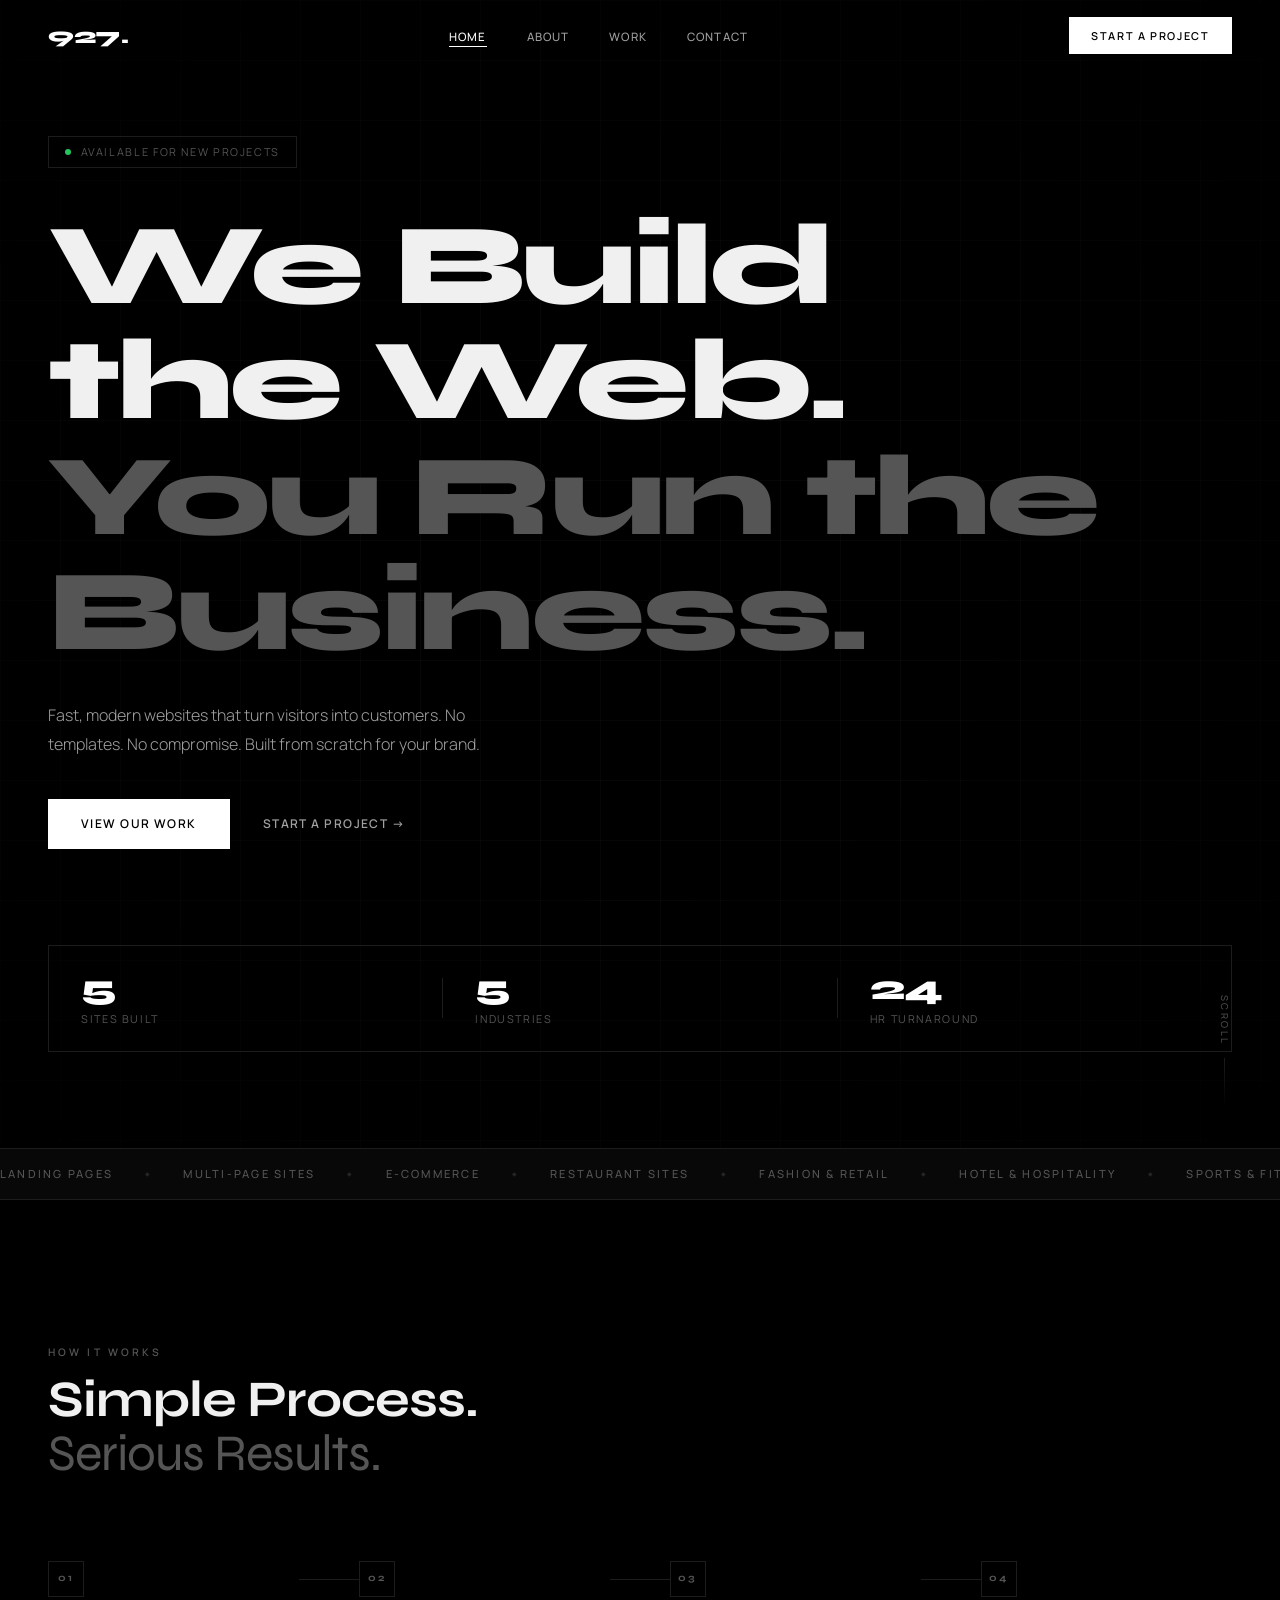
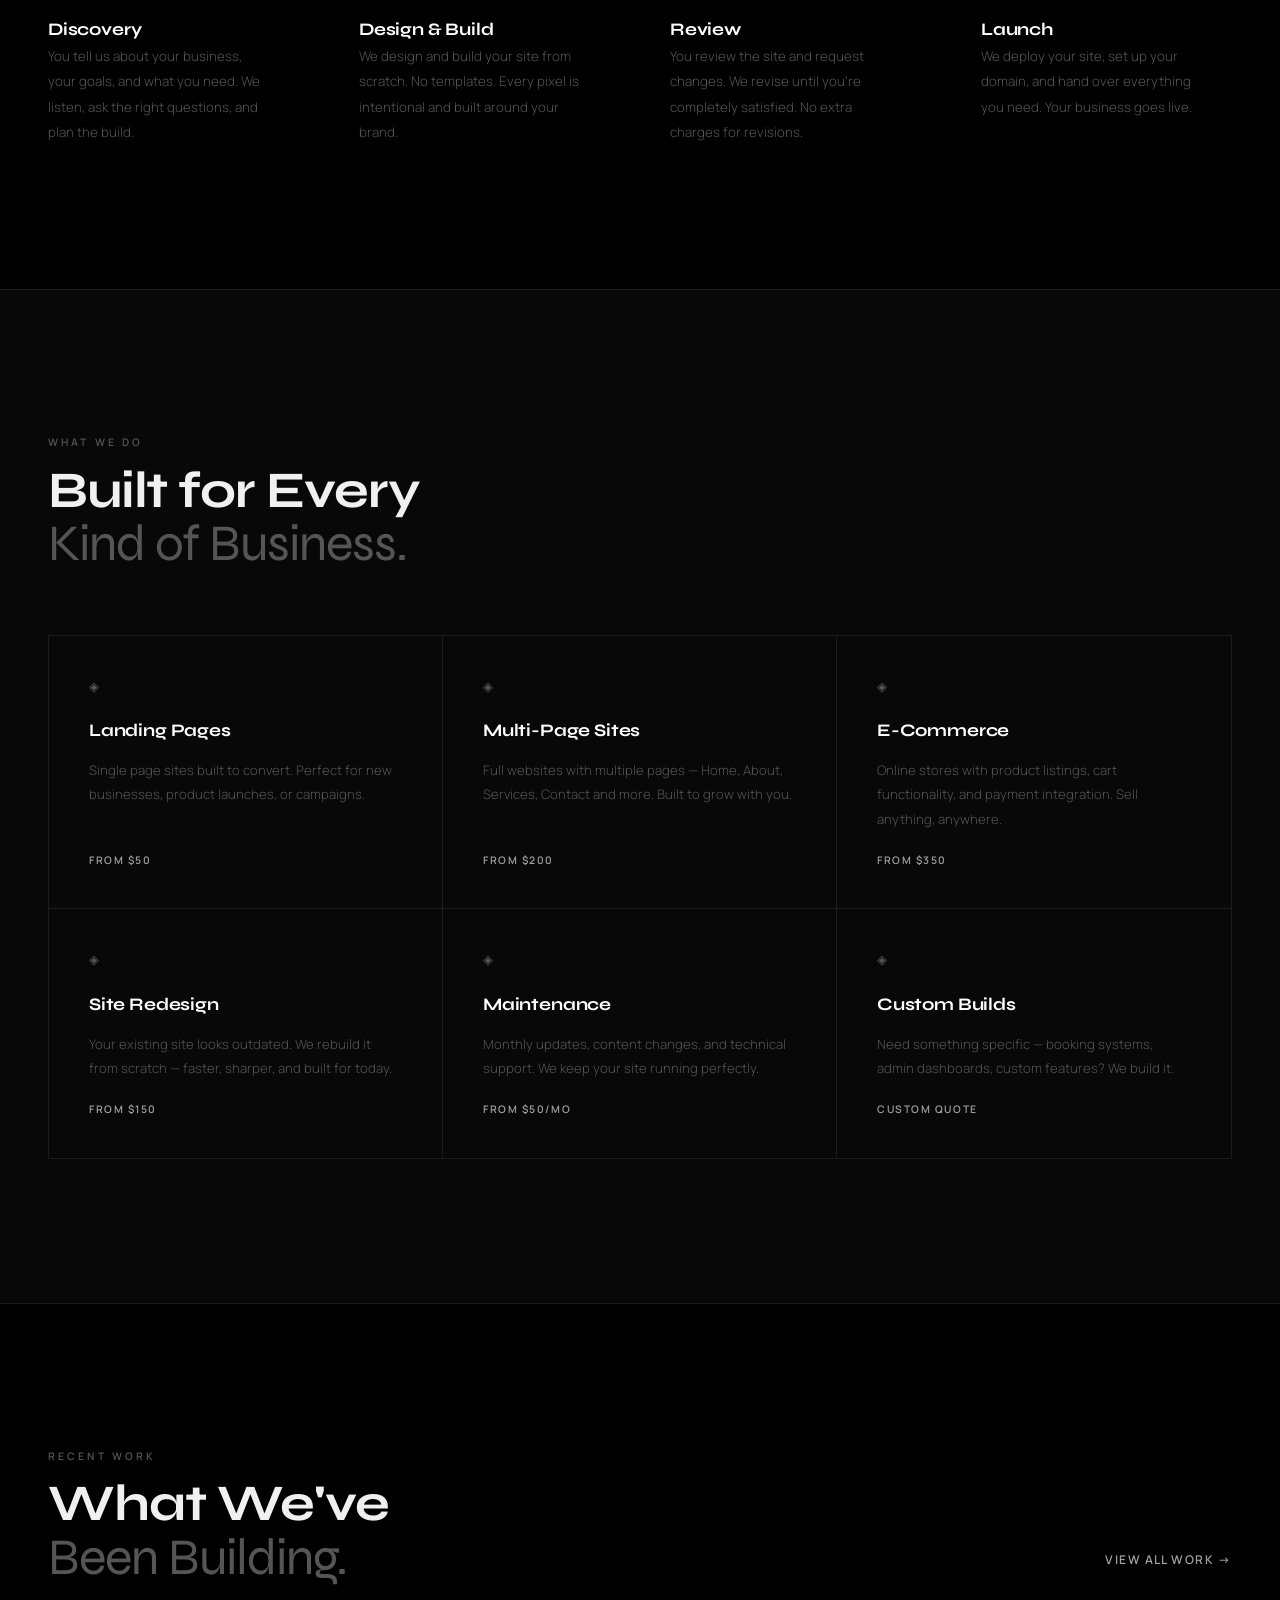
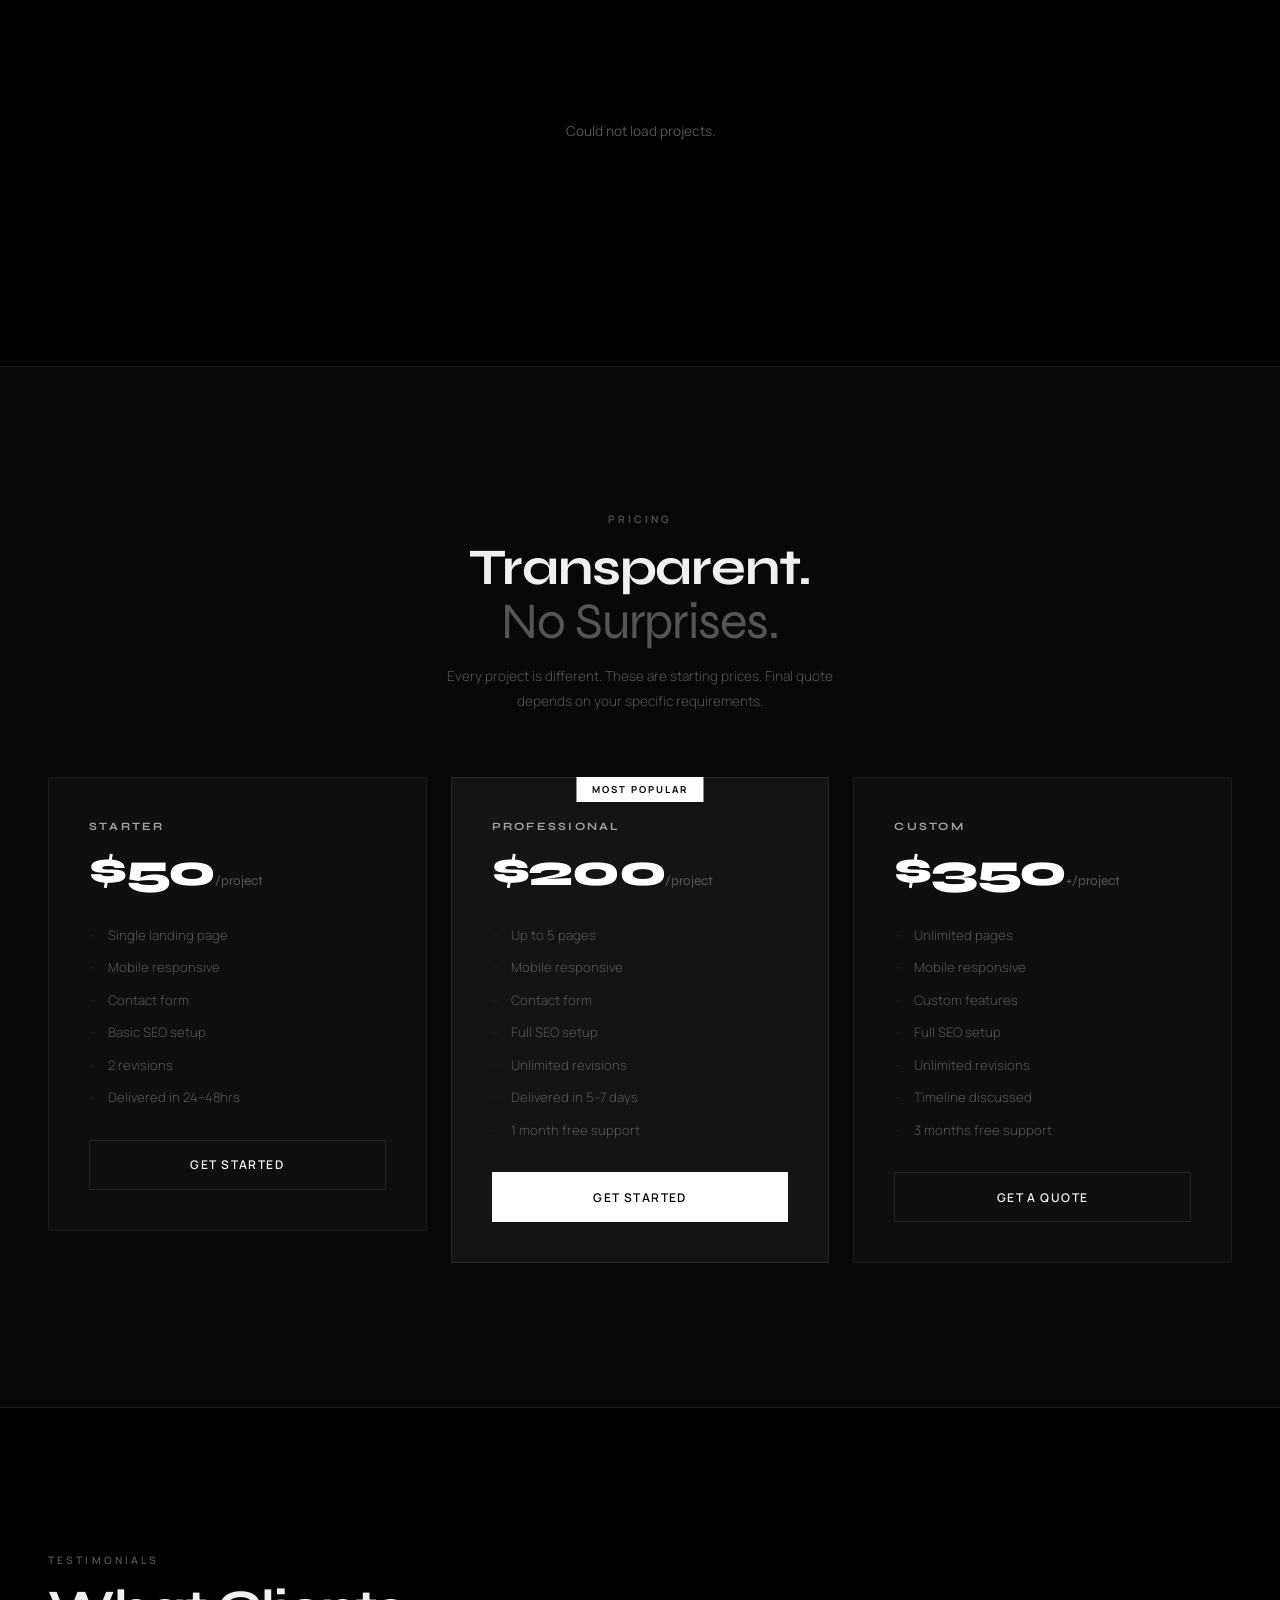
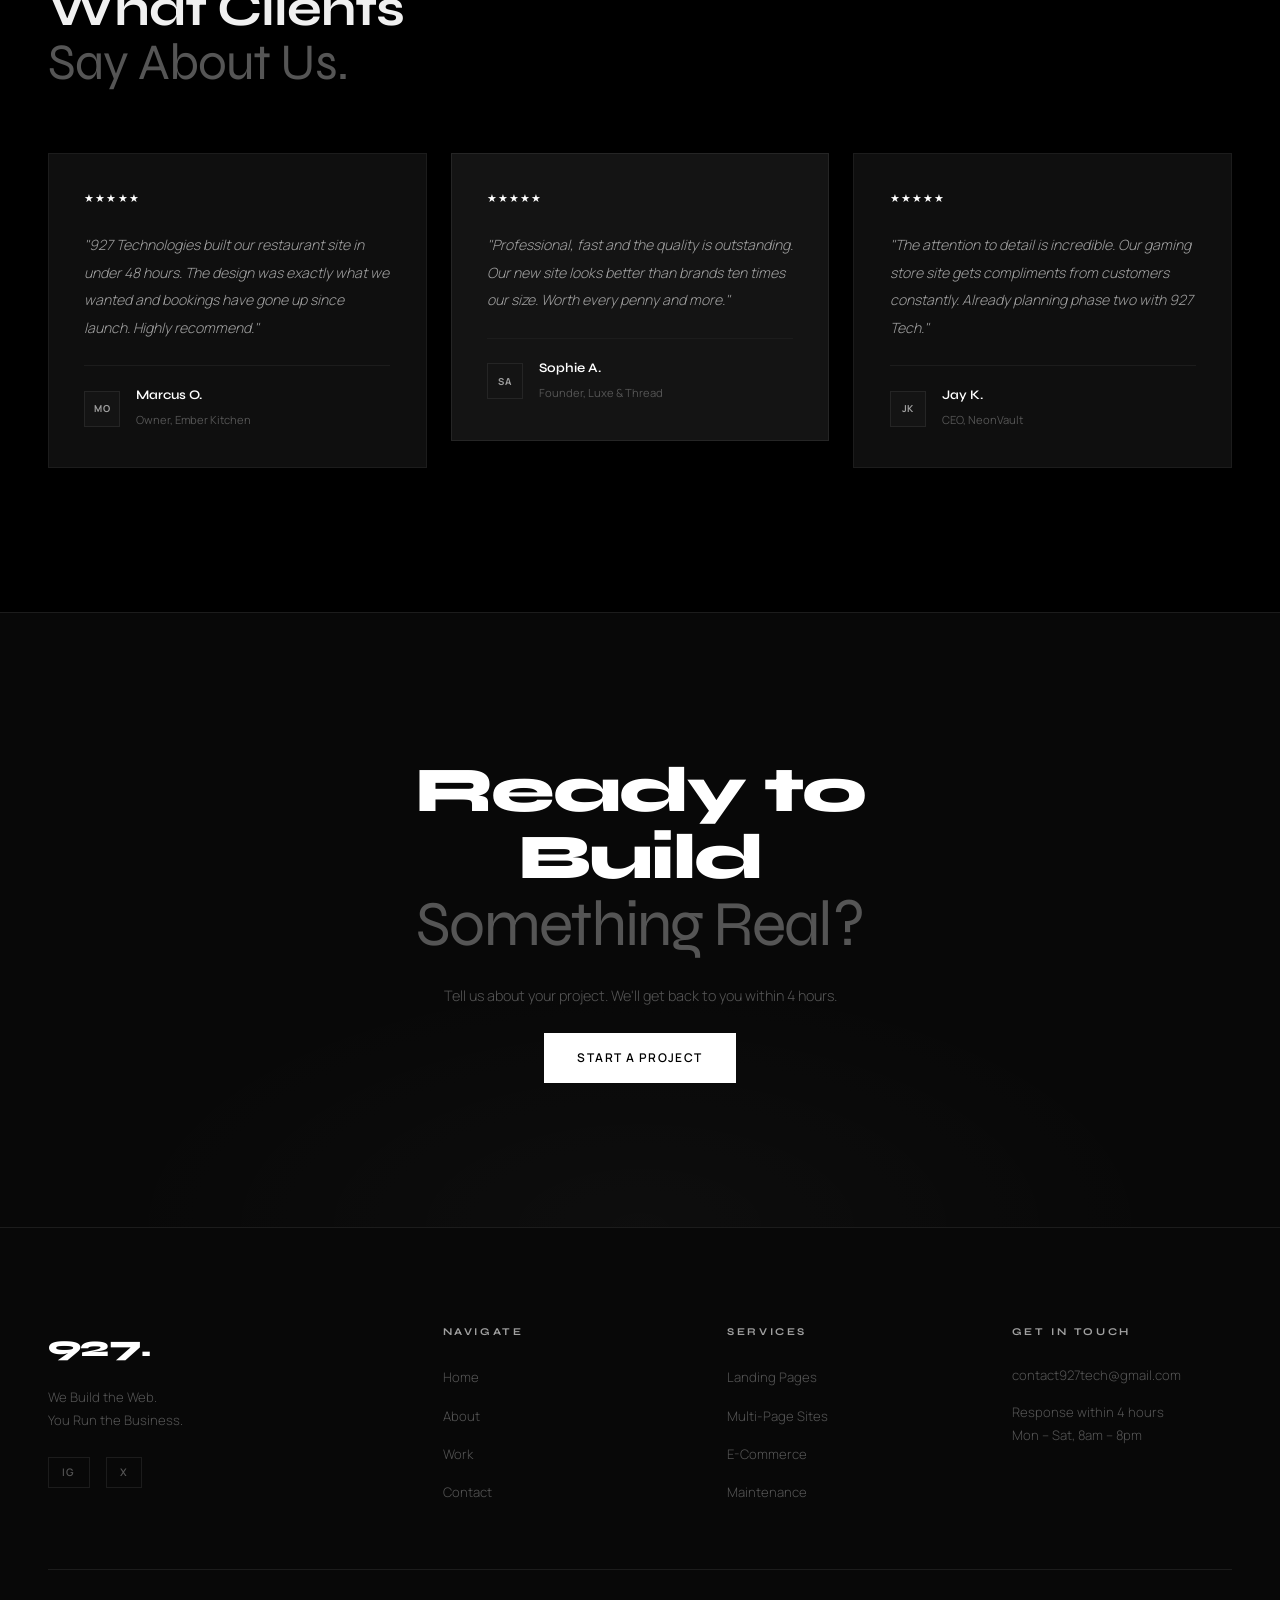
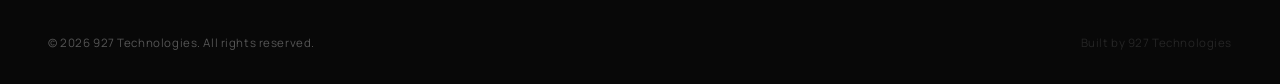
==== index.html @ 8736bb78 "initial commit" ====
<!DOCTYPE html>
<html lang="en">
<head>
  <meta charset="UTF-8" />
  <meta name="viewport" content="width=device-width, initial-scale=1.0" />
  <title>927 Technologies — We Build the Web. You Run the Business.</title>

  <!-- SEO -->
  <meta name="description" content="927 Technologies builds fast, modern websites for businesses that want to stand out. Landing pages, multi-page sites, and custom web solutions." />
  <meta name="keywords" content="web design, web development, landing page, frontend developer, freelance web designer, cheap web designer" />
  <meta name="author" content="927 Technologies" />
  <link rel="canonical" href="https://927tech.netlify.app/" />

  <!-- Open Graph -->
  <meta property="og:title" content="927 Technologies — We Build the Web. You Run the Business." />
  <meta property="og:description" content="Fast, modern websites for businesses that want to stand out." />
  <meta property="og:url" content="https://927tech.netlify.app/" />
  <meta property="og:type" content="website" />

  <!-- Twitter Card -->
  <meta name="twitter:card" content="summary_large_image" />
  <meta name="twitter:title" content="927 Technologies" />
  <meta name="twitter:description" content="We Build the Web. You Run the Business." />

  <!-- Fonts -->
  <link rel="preconnect" href="https://fonts.googleapis.com" />
  <link rel="preconnect" href="https://fonts.gstatic.com" crossorigin />
  <link href="https://fonts.googleapis.com/css2?family=Syne:wght@400;500;600;700;800&family=Manrope:wght@300;400;500;600&display=swap" rel="stylesheet" />

  <!-- Favicons -->
  <link rel="icon" type="image/svg+xml" href="favicon.svg" />
  <link rel="shortcut icon" href="favicon.svg" />

  <!-- Stylesheet -->
  <link rel="stylesheet" href="927.css" />
  <link rel="stylesheet" href="modal.css" />
  <link rel="stylesheet" href="index.css" />
</head>
<body>

  <!-- NAVBAR -->
  <nav class="navbar" id="navbar">
    <a href="index.html" class="navbar-logo">
      927<span class="logo-dot">.</span>
    </a>
    <ul class="navbar-links" id="navLinks">
      <li><a href="index.html">Home</a></li>
      <li><a href="about.html">About</a></li>
      <li><a href="work.html">Work</a></li>
      <li><a href="contact.html">Contact</a></li>
    </ul>
    <a href="contact.html" class="navbar-cta">Start a Project</a>
    <button class="burger" id="burger" aria-label="Toggle menu">
      <span></span>
      <span></span>
      <span></span>
    </button>
  </nav>

  <!-- HERO -->
  <section class="hero" id="hero">
    <div class="hero-bg">
      <div class="hero-grid"></div>
    </div>
    <div class="hero-content">
      <div class="hero-tag">
        <span class="hero-tag-dot"></span>
        Available for new projects
      </div>
      <h1 class="hero-title">
        <span class="hero-line">We Build</span>
        <span class="hero-line">the Web.</span>
        <span class="hero-line hero-line-muted">You Run the</span>
        <span class="hero-line hero-line-muted">Business.</span>
      </h1>
      <p class="hero-body">
        Fast, modern websites that turn visitors into customers.
        No templates. No compromise. Built from scratch for your brand.
      </p>
      <div class="hero-actions">
        <a href="work.html" class="btn btn-primary">View Our Work</a>
        <a href="contact.html" class="btn btn-ghost">Start a Project →</a>
      </div>
    </div>
    <div class="hero-stats">
      <div class="hero-stat">
        <span class="stat-number" data-target="5">0</span>
        <span class="stat-label">Sites Built</span>
      </div>
      <div class="hero-stat-divider"></div>
      <div class="hero-stat">
        <span class="stat-number" data-target="5">0</span>
        <span class="stat-label">Industries</span>
      </div>
      <div class="hero-stat-divider"></div>
      <div class="hero-stat">
        <span class="stat-number" data-target="24">0</span>
        <span class="stat-label">Hr Turnaround</span>
      </div>
    </div>
    <div class="hero-scroll">
      <span>Scroll</span>
      <div class="hero-scroll-line"></div>
    </div>
  </section>

  <!-- MARQUEE -->
  <div class="marquee-strip">
    <div class="marquee-track">
      <span>Landing Pages</span>
      <span class="marquee-dot">◆</span>
      <span>Multi-Page Sites</span>
      <span class="marquee-dot">◆</span>
      <span>E-Commerce</span>
      <span class="marquee-dot">◆</span>
      <span>Restaurant Sites</span>
      <span class="marquee-dot">◆</span>
      <span>Fashion & Retail</span>
      <span class="marquee-dot">◆</span>
      <span>Hotel & Hospitality</span>
      <span class="marquee-dot">◆</span>
      <span>Sports & Fitness</span>
      <span class="marquee-dot">◆</span>
      <span>Gaming & Tech</span>
      <span class="marquee-dot">◆</span>
      <span>Landing Pages</span>
      <span class="marquee-dot">◆</span>
      <span>Multi-Page Sites</span>
      <span class="marquee-dot">◆</span>
      <span>E-Commerce</span>
      <span class="marquee-dot">◆</span>
      <span>Restaurant Sites</span>
      <span class="marquee-dot">◆</span>
      <span>Fashion & Retail</span>
      <span class="marquee-dot">◆</span>
      <span>Hotel & Hospitality</span>
      <span class="marquee-dot">◆</span>
      <span>Sports & Fitness</span>
      <span class="marquee-dot">◆</span>
      <span>Gaming & Tech</span>
      <span class="marquee-dot">◆</span>
    </div>
  </div>

  <!-- PROCESS -->
  <section class="process" id="process">
    <div class="process-inner">
      <div class="process-header">
        <p class="eyebrow">How It Works</p>
        <h2 class="section-title">Simple Process.<br /><em>Serious Results.</em></h2>
      </div>
      <div class="process-steps">
        <div class="process-step">
          <div class="process-step-num">01</div>
          <div class="process-step-content">
            <h3>Discovery</h3>
            <p>You tell us about your business, your goals, and what you need. We listen, ask the right questions, and plan the build.</p>
          </div>
        </div>
        <div class="process-connector"></div>
        <div class="process-step">
          <div class="process-step-num">02</div>
          <div class="process-step-content">
            <h3>Design & Build</h3>
            <p>We design and build your site from scratch. No templates. Every pixel is intentional and built around your brand.</p>
          </div>
        </div>
        <div class="process-connector"></div>
        <div class="process-step">
          <div class="process-step-num">03</div>
          <div class="process-step-content">
            <h3>Review</h3>
            <p>You review the site and request changes. We revise until you're completely satisfied. No extra charges for revisions.</p>
          </div>
        </div>
        <div class="process-connector"></div>
        <div class="process-step">
          <div class="process-step-num">04</div>
          <div class="process-step-content">
            <h3>Launch</h3>
            <p>We deploy your site, set up your domain, and hand over everything you need. Your business goes live.</p>
          </div>
        </div>
      </div>
    </div>
  </section>

  <!-- SERVICES -->
  <section class="services" id="services">
    <div class="services-inner">
      <div class="services-header">
        <p class="eyebrow">What We Do</p>
        <h2 class="section-title">Built for Every<br /><em>Kind of Business.</em></h2>
      </div>
      <div class="services-grid">
        <div class="service-card">
          <div class="service-card-icon">◈</div>
          <h3>Landing Pages</h3>
          <p>Single page sites built to convert. Perfect for new businesses, product launches, or campaigns.</p>
          <span class="service-card-tag">From $50</span>
        </div>
        <div class="service-card">
          <div class="service-card-icon">◈</div>
          <h3>Multi-Page Sites</h3>
          <p>Full websites with multiple pages — Home, About, Services, Contact and more. Built to grow with you.</p>
          <span class="service-card-tag">From $200</span>
        </div>
        <div class="service-card">
          <div class="service-card-icon">◈</div>
          <h3>E-Commerce</h3>
          <p>Online stores with product listings, cart functionality, and payment integration. Sell anything, anywhere.</p>
          <span class="service-card-tag">From $350</span>
        </div>
        <div class="service-card">
          <div class="service-card-icon">◈</div>
          <h3>Site Redesign</h3>
          <p>Your existing site looks outdated. We rebuild it from scratch — faster, sharper, and built for today.</p>
          <span class="service-card-tag">From $150</span>
        </div>
        <div class="service-card">
          <div class="service-card-icon">◈</div>
          <h3>Maintenance</h3>
          <p>Monthly updates, content changes, and technical support. We keep your site running perfectly.</p>
          <span class="service-card-tag">From $50/mo</span>
        </div>
        <div class="service-card">
          <div class="service-card-icon">◈</div>
          <h3>Custom Builds</h3>
          <p>Need something specific — booking systems, admin dashboards, custom features? We build it.</p>
          <span class="service-card-tag">Custom Quote</span>
        </div>
      </div>
    </div>
  </section>

  <!-- PORTFOLIO PREVIEW -->
  <section class="portfolio-preview" id="work">
    <div class="portfolio-preview-inner">
      <div class="portfolio-preview-header">
        <div>
          <p class="eyebrow">Recent Work</p>
          <h2 class="section-title">What We've<br /><em>Been Building.</em></h2>
        </div>
        <a href="work.html" class="btn btn-ghost">View All Work →</a>
      </div>

      <div class="portfolio-grid" id="portfolioGrid">
        <div class="portfolio-loading">
          <div class="loading-spinner"></div>
          <span>Loading projects...</span>
        </div>
      </div>

    </div>
  </section>

  <!-- PRICING -->
  <section class="pricing" id="pricing">
    <div class="pricing-inner">
      <div class="pricing-header">
        <p class="eyebrow">Pricing</p>
        <h2 class="section-title">Transparent.<br /><em>No Surprises.</em></h2>
        <p class="pricing-sub">Every project is different. These are starting prices. Final quote depends on your specific requirements.</p>
      </div>
      <div class="pricing-grid">

        <div class="pricing-card">
          <div class="pricing-card-top">
            <h3>Starter</h3>
            <div class="pricing-price">$50<span>/project</span></div>
          </div>
          <ul class="pricing-features">
            <li>Single landing page</li>
            <li>Mobile responsive</li>
            <li>Contact form</li>
            <li>Basic SEO setup</li>
            <li>2 revisions</li>
            <li>Delivered in 24–48hrs</li>
          </ul>
          <a href="contact.html" class="btn btn-outline">Get Started</a>
        </div>

        <div class="pricing-card pricing-card-featured">
          <div class="pricing-card-badge">Most Popular</div>
          <div class="pricing-card-top">
            <h3>Professional</h3>
            <div class="pricing-price">$200<span>/project</span></div>
          </div>
          <ul class="pricing-features">
            <li>Up to 5 pages</li>
            <li>Mobile responsive</li>
            <li>Contact form</li>
            <li>Full SEO setup</li>
            <li>Unlimited revisions</li>
            <li>Delivered in 5–7 days</li>
            <li>1 month free support</li>
          </ul>
          <a href="contact.html" class="btn btn-primary">Get Started</a>
        </div>

        <div class="pricing-card">
          <div class="pricing-card-top">
            <h3>Custom</h3>
            <div class="pricing-price">$350<span>+/project</span></div>
          </div>
          <ul class="pricing-features">
            <li>Unlimited pages</li>
            <li>Mobile responsive</li>
            <li>Custom features</li>
            <li>Full SEO setup</li>
            <li>Unlimited revisions</li>
            <li>Timeline discussed</li>
            <li>3 months free support</li>
          </ul>
          <a href="contact.html" class="btn btn-outline">Get a Quote</a>
        </div>

      </div>
    </div>
  </section>

  <!-- TESTIMONIALS -->
  <section class="testimonials" id="testimonials">
    <div class="testimonials-inner">
      <p class="eyebrow">Testimonials</p>
      <h2 class="section-title">What Clients<br /><em>Say About Us.</em></h2>
      <div class="testimonials-grid">

        <div class="testimonial-card">
          <div class="testimonial-stars">★★★★★</div>
          <p class="testimonial-body">"927 Technologies built our restaurant site in under 48 hours. The design was exactly what we wanted and bookings have gone up since launch. Highly recommend."</p>
          <div class="testimonial-author">
            <div class="testimonial-avatar">MO</div>
            <div>
              <strong>Marcus O.</strong>
              <span>Owner, Ember Kitchen</span>
            </div>
          </div>
        </div>

        <div class="testimonial-card testimonial-card-featured">
          <div class="testimonial-stars">★★★★★</div>
          <p class="testimonial-body">"Professional, fast and the quality is outstanding. Our new site looks better than brands ten times our size. Worth every penny and more."</p>
          <div class="testimonial-author">
            <div class="testimonial-avatar">SA</div>
            <div>
              <strong>Sophie A.</strong>
              <span>Founder, Luxe & Thread</span>
            </div>
          </div>
        </div>

        <div class="testimonial-card">
          <div class="testimonial-stars">★★★★★</div>
          <p class="testimonial-body">"The attention to detail is incredible. Our gaming store site gets compliments from customers constantly. Already planning phase two with 927 Tech."</p>
          <div class="testimonial-author">
            <div class="testimonial-avatar">JK</div>
            <div>
              <strong>Jay K.</strong>
              <span>CEO, NeonVault</span>
            </div>
          </div>
        </div>

      </div>
    </div>
  </section>

  <!-- CTA BANNER -->
  <section class="cta-banner">
    <div class="cta-banner-inner">
      <h2 class="cta-title">Ready to Build<br /><em>Something Real?</em></h2>
      <p class="cta-body">Tell us about your project. We'll get back to you within 4 hours.</p>
      <a href="contact.html" class="btn btn-primary">Start a Project</a>
    </div>
    <div class="cta-banner-bg"></div>
  </section>

  <!-- FOOTER -->
  <footer class="footer">
    <div class="footer-top">
      <div class="footer-brand">
        <a href="index.html" class="footer-logo">927<span>.</span></a>
        <p class="footer-tagline">We Build the Web.<br />You Run the Business.</p>
        <div class="footer-socials">
          <a href="https://instagram.com/927tech" target="_blank" aria-label="Instagram">IG</a>
          <a href="https://x.com/927tech" target="_blank" aria-label="X">X</a>
        </div>
      </div>
      <div class="footer-col">
        <h4>Navigate</h4>
        <ul>
          <li><a href="index.html">Home</a></li>
          <li><a href="about.html">About</a></li>
          <li><a href="work.html">Work</a></li>
          <li><a href="contact.html">Contact</a></li>
        </ul>
      </div>
      <div class="footer-col">
        <h4>Services</h4>
        <ul>
          <li><a href="contact.html">Landing Pages</a></li>
          <li><a href="contact.html">Multi-Page Sites</a></li>
          <li><a href="contact.html">E-Commerce</a></li>
          <li><a href="contact.html">Maintenance</a></li>
        </ul>
      </div>
      <div class="footer-col">
        <h4>Get in Touch</h4>
        <p>contact927tech@gmail.com</p>
        <p style="margin-top:0.8rem;">Response within 4 hours</p>
        <p>Mon – Sat, 8am – 8pm</p>
      </div>
    </div>
    <div class="footer-bottom">
      <p>© 2026 927 Technologies. All rights reserved.</p>
      <p class="footer-bottom-credit">Built by 927 Technologies</p>
    </div>
  </footer>

  <!-- PROJECT VIEWER MODAL -->
  <div class="modal-overlay" id="modalOverlay">
    <div class="modal" id="modal">
      <div class="modal-bar">
        <div class="modal-bar-dots">
          <span></span><span></span><span></span>
        </div>
        <span class="modal-url" id="modalUrl"></span>
        <button class="modal-close" id="modalClose" aria-label="Close">✕</button>
      </div>
      <iframe class="modal-iframe" id="modalIframe" title="Project Preview"></iframe>
    </div>
  </div>

  <script src="927.js"></script>
  <script src="index.js"></script>
</body>
</html>
---- 927.css ----
/* ============================================
   927 TECHNOLOGIES — SHARED STYLES
   927.css — navbar, footer, buttons, variables
   ============================================ */

:root {
  --bg:           #000000;
  --bg-alt:       #080808;
  --surface:      #0f0f0f;
  --surface-alt:  #141414;
  --border:       #1c1c1c;
  --border-light: #252525;
  --text:         #f0f0f0;
  --text-dim:     #a0a0a0;
  --muted:        #555555;
  --white:        #ffffff;
  --accent:       #ffffff;

  --font-display: 'Syne', sans-serif;
  --font-body:    'Manrope', sans-serif;

  --max-width:    1280px;
  --navbar-h:     72px;

  --ease:         cubic-bezier(0.16, 1, 0.3, 1);
}

/* ============================================
   RESET & BASE
   ============================================ */
*, *::before, *::after {
  box-sizing: border-box;
  margin: 0;
  padding: 0;
}

html {
  scroll-behavior: smooth;
  -webkit-font-smoothing: antialiased;
}

body {
  background: var(--bg);
  color: var(--text);
  font-family: var(--font-body);
  font-weight: 400;
  line-height: 1.6;
  overflow-x: hidden;
}

img {
  display: block;
  max-width: 100%;
}

a {
  color: inherit;
  text-decoration: none;
}

ul {
  list-style: none;
}

button {
  cursor: pointer;
  font-family: var(--font-body);
}

/* ============================================
   TYPOGRAPHY
   ============================================ */
.eyebrow {
  font-size: 0.65rem;
  font-weight: 600;
  letter-spacing: 0.3em;
  text-transform: uppercase;
  color: var(--muted);
  display: block;
}

.section-title {
  font-family: var(--font-display);
  font-size: clamp(2rem, 4vw, 3.2rem);
  font-weight: 700;
  line-height: 1.05;
  color: var(--text);
  letter-spacing: -0.02em;
}

.section-title em {
  font-style: normal;
  color: var(--muted);
  font-weight: 400;
}

/* ============================================
   BUTTONS
   ============================================ */
.btn {
  display: inline-flex;
  align-items: center;
  justify-content: center;
  font-family: var(--font-body);
  font-size: 0.75rem;
  font-weight: 600;
  letter-spacing: 0.12em;
  text-transform: uppercase;
  padding: 0.9rem 2rem;
  border: 1px solid transparent;
  transition: all 0.25s var(--ease);
  cursor: pointer;
  white-space: nowrap;
}

.btn-primary {
  background: var(--white);
  color: var(--bg);
  border-color: var(--white);
}

.btn-primary:hover {
  background: transparent;
  color: var(--white);
}

.btn-outline {
  background: transparent;
  color: var(--text);
  border-color: var(--border-light);
}

.btn-outline:hover {
  border-color: var(--white);
  color: var(--white);
}

.btn-ghost {
  background: transparent;
  color: var(--text-dim);
  border-color: transparent;
  padding-left: 0;
  padding-right: 0;
}

.btn-ghost:hover {
  color: var(--white);
}

/* ============================================
   REVEAL ANIMATION
   ============================================ */
.reveal {
  opacity: 0;
  transform: translateY(24px);
  transition: opacity 0.7s var(--ease), transform 0.7s var(--ease);
}

.reveal.visible {
  opacity: 1;
  transform: translateY(0);
}

/* ============================================
   NAVBAR
   ============================================ */
.navbar {
  position: fixed;
  top: 0;
  left: 0;
  right: 0;
  z-index: 1000;
  height: var(--navbar-h);
  display: flex;
  align-items: center;
  justify-content: space-between;
  padding: 0 3rem;
  background: transparent;
  border-bottom: 1px solid transparent;
  transition: background 0.4s ease, border-color 0.4s ease;
}

.navbar.scrolled {
  background: rgba(0,0,0,0.92);
  border-bottom-color: var(--border);
  backdrop-filter: blur(12px);
  -webkit-backdrop-filter: blur(12px);
}

/* Logo */
.navbar-logo {
  font-family: var(--font-display);
  font-size: 1.4rem;
  font-weight: 800;
  color: var(--white);
  letter-spacing: -0.02em;
  transition: opacity 0.2s ease;
}

.navbar-logo:hover { opacity: 0.7; }

.logo-dot {
  color: var(--white);
}

/* Links */
.navbar-links {
  display: flex;
  align-items: center;
  gap: 2.5rem;
}

.navbar-links a {
  font-size: 0.72rem;
  font-weight: 500;
  letter-spacing: 0.1em;
  text-transform: uppercase;
  color: var(--text-dim);
  transition: color 0.2s ease;
  position: relative;
}

.navbar-links a::after {
  content: '';
  position: absolute;
  bottom: -3px;
  left: 0;
  width: 0;
  height: 1px;
  background: var(--white);
  transition: width 0.3s ease;
}

.navbar-links a:hover,
.navbar-links a.active {
  color: var(--white);
}

.navbar-links a:hover::after,
.navbar-links a.active::after {
  width: 100%;
}

/* CTA */
.navbar-cta {
  font-size: 0.68rem;
  font-weight: 600;
  letter-spacing: 0.15em;
  text-transform: uppercase;
  color: var(--bg);
  background: var(--white);
  padding: 0.6rem 1.4rem;
  transition: background 0.25s ease, color 0.25s ease;
}

.navbar-cta:hover {
  background: var(--text-dim);
}

/* Burger */
.burger {
  display: none;
  flex-direction: column;
  gap: 5px;
  background: none;
  border: none;
  padding: 4px;
}

.burger span {
  display: block;
  width: 22px;
  height: 1.5px;
  background: var(--white);
  transition: all 0.3s ease;
}

.burger.open span:nth-child(1) {
  transform: translateY(6.5px) rotate(45deg);
}

.burger.open span:nth-child(2) {
  opacity: 0;
}

.burger.open span:nth-child(3) {
  transform: translateY(-6.5px) rotate(-45deg);
}

/* Mobile nav */
@media (max-width: 768px) {
  .navbar { padding: 0 1.5rem; }

  .navbar-links {
    position: fixed;
    top: var(--navbar-h);
    left: 0;
    right: 0;
    background: rgba(0,0,0,0.97);
    border-bottom: 1px solid var(--border);
    flex-direction: column;
    gap: 0;
    padding: 1rem 0;
    transform: translateY(-110%);
    transition: transform 0.35s var(--ease);
    backdrop-filter: blur(12px);
  }

  .navbar-links.open {
    transform: translateY(0);
  }

  .navbar-links li {
    width: 100%;
  }

  .navbar-links a {
    display: block;
    padding: 1rem 1.5rem;
    font-size: 0.8rem;
  }

  .navbar-cta { display: none; }
  .burger { display: flex; }
}

/* ============================================
   FOOTER
   ============================================ */
.footer {
  background: var(--bg-alt);
  border-top: 1px solid var(--border);
  padding: 6rem 3rem 2rem;
}

.footer-top {
  display: grid;
  grid-template-columns: 1.5fr 1fr 1fr 1fr;
  gap: 4rem;
  max-width: var(--max-width);
  margin: 0 auto 4rem;
  padding-bottom: 4rem;
  border-bottom: 1px solid var(--border);
}

.footer-logo {
  font-family: var(--font-display);
  font-size: 1.8rem;
  font-weight: 800;
  color: var(--white);
  letter-spacing: -0.02em;
  display: inline-block;
  margin-bottom: 1rem;
}

.footer-logo span { color: var(--white); }

.footer-tagline {
  font-size: 0.82rem;
  color: var(--muted);
  line-height: 1.8;
  margin-bottom: 1.5rem;
  font-weight: 300;
}

.footer-socials {
  display: flex;
  gap: 1rem;
}

.footer-socials a {
  font-size: 0.65rem;
  font-weight: 600;
  letter-spacing: 0.15em;
  color: var(--muted);
  border: 1px solid var(--border);
  padding: 0.4rem 0.8rem;
  transition: color 0.25s ease, border-color 0.25s ease;
}

.footer-socials a:hover {
  color: var(--white);
  border-color: var(--white);
}

.footer-col h4 {
  font-family: var(--font-display);
  font-size: 0.65rem;
  font-weight: 700;
  letter-spacing: 0.25em;
  text-transform: uppercase;
  color: var(--text-dim);
  margin-bottom: 1.5rem;
}

.footer-col ul {
  display: flex;
  flex-direction: column;
  gap: 0.8rem;
}

.footer-col ul a {
  font-size: 0.82rem;
  color: var(--muted);
  font-weight: 300;
  transition: color 0.2s ease;
}

.footer-col ul a:hover { color: var(--white); }

.footer-col p {
  font-size: 0.82rem;
  color: var(--muted);
  font-weight: 300;
  line-height: 1.8;
}

.footer-bottom {
  max-width: var(--max-width);
  margin: 0 auto;
  display: flex;
  justify-content: space-between;
  align-items: center;
  flex-wrap: wrap;
  gap: 1rem;
}

.footer-bottom p {
  font-size: 0.72rem;
  color: var(--muted);
  letter-spacing: 0.05em;
}

.footer-bottom-credit {
  color: var(--border-light) !important;
}

/* ============================================
   FOOTER RESPONSIVE
   ============================================ */
@media (max-width: 1024px) {
  .footer { padding: 5rem 2rem 2rem; }
  .footer-top { grid-template-columns: 1fr 1fr; gap: 3rem; }
}

@media (max-width: 640px) {
  .footer { padding: 4rem 1.5rem 2rem; }
  .footer-top { grid-template-columns: 1fr; gap: 2.5rem; }
}
---- modal.css ----
/* ============================================
   927 TECHNOLOGIES — MODAL STYLES
   modal.css — project viewer modal
   Used on: index.html, work.html
   ============================================ */

/* ============================================
   OVERLAY
   ============================================ */
.modal-overlay {
  position: fixed;
  inset: 0;
  z-index: 2000;
  background: rgba(0,0,0,0.85);
  backdrop-filter: blur(6px);
  -webkit-backdrop-filter: blur(6px);
  display: flex;
  align-items: flex-end;
  justify-content: center;
  opacity: 0;
  pointer-events: none;
  transition: opacity 0.4s ease;
  padding: 0 1rem;
}

.modal-overlay.open {
  opacity: 1;
  pointer-events: all;
}

/* ============================================
   MODAL
   ============================================ */
.modal {
  width: 100%;
  max-width: 1100px;
  height: 90vh;
  background: var(--surface);
  border: 1px solid var(--border-light);
  border-radius: 14px 14px 0 0;
  overflow: hidden;
  display: flex;
  flex-direction: column;
  transform: translateY(100%);
  transition: transform 0.5s cubic-bezier(0.16, 1, 0.3, 1);
}

.modal-overlay.open .modal {
  transform: translateY(0);
}

/* ============================================
   MODAL BAR — browser chrome style
   ============================================ */
.modal-bar {
  display: flex;
  align-items: center;
  gap: 1rem;
  padding: 0.8rem 1.2rem;
  background: var(--surface-alt);
  border-bottom: 1px solid var(--border);
  flex-shrink: 0;
}

.modal-bar-dots {
  display: flex;
  gap: 6px;
  flex-shrink: 0;
}

.modal-bar-dots span {
  width: 11px;
  height: 11px;
  border-radius: 50%;
  background: var(--border-light);
}

.modal-bar-dots span:nth-child(1) { background: #ff5f57; }
.modal-bar-dots span:nth-child(2) { background: #febc2e; }
.modal-bar-dots span:nth-child(3) { background: #28c840; }

.modal-url {
  flex: 1;
  background: var(--surface);
  border: 1px solid var(--border);
  border-radius: 4px;
  padding: 0.3rem 0.8rem;
  font-size: 0.72rem;
  color: var(--muted);
  font-family: monospace;
  overflow: hidden;
  text-overflow: ellipsis;
  white-space: nowrap;
}

.modal-close {
  background: none;
  border: none;
  color: var(--muted);
  font-size: 0.9rem;
  padding: 0.3rem 0.6rem;
  transition: color 0.2s ease;
  flex-shrink: 0;
  line-height: 1;
}

.modal-close:hover { color: var(--white); }

/* ============================================
   MODAL IFRAME
   ============================================ */
.modal-iframe {
  flex: 1;
  width: 100%;
  border: none;
  background: #fff;
}

/* ============================================
   RESPONSIVE
   ============================================ */
@media (max-width: 768px) {
  .modal {
    height: 92vh;
    border-radius: 10px 10px 0 0;
  }

  .modal-overlay {
    padding: 0;
  }
}
---- index.css ----
/* ============================================
   927 TECHNOLOGIES — HOMEPAGE STYLES
   ============================================ */

/* ============================================
   HERO
   ============================================ */
.hero {
  min-height: 100vh;
  display: flex;
  flex-direction: column;
  justify-content: center;
  padding: calc(var(--navbar-h) + 4rem) 3rem 6rem;
  position: relative;
  overflow: hidden;
}

/* Grid background */
.hero-bg {
  position: absolute;
  inset: 0;
  pointer-events: none;
}

.hero-grid {
  position: absolute;
  inset: 0;
  background-image:
    linear-gradient(rgba(255,255,255,0.025) 1px, transparent 1px),
    linear-gradient(90deg, rgba(255,255,255,0.025) 1px, transparent 1px);
  background-size: 60px 60px;
  mask-image: radial-gradient(ellipse 80% 80% at 50% 50%, black 30%, transparent 100%);
}

/* Content */
.hero-content {
  max-width: var(--max-width);
  margin: 0 auto;
  width: 100%;
  position: relative;
  z-index: 1;
}

/* Tag */
.hero-tag {
  display: inline-flex;
  align-items: center;
  gap: 0.6rem;
  font-size: 0.68rem;
  letter-spacing: 0.15em;
  text-transform: uppercase;
  color: var(--muted);
  border: 1px solid var(--border);
  padding: 0.4rem 1rem;
  margin-bottom: 2.5rem;
}

.hero-tag-dot {
  width: 6px;
  height: 6px;
  border-radius: 50%;
  background: #22c55e;
  animation: pulse 2s ease infinite;
  flex-shrink: 0;
}

@keyframes pulse {
  0%, 100% { opacity: 1; transform: scale(1); }
  50%       { opacity: 0.5; transform: scale(0.8); }
}

/* Title */
.hero-title {
  font-family: var(--font-display);
  font-size: clamp(3.5rem, 9vw, 8rem);
  font-weight: 800;
  line-height: 1;
  letter-spacing: -0.03em;
  margin-bottom: 2rem;
  display: flex;
  flex-direction: column;
}

.hero-line {
  display: block;
  overflow: hidden;
}

.hero-line-muted {
  color: var(--muted);
}

/* Body */
.hero-body {
  font-size: 1rem;
  color: var(--text-dim);
  font-weight: 300;
  line-height: 1.8;
  max-width: 480px;
  margin-bottom: 2.5rem;
}

/* Actions */
.hero-actions {
  display: flex;
  align-items: center;
  gap: 2rem;
  flex-wrap: wrap;
}

/* Stats */
.hero-stats {
  display: flex;
  align-items: center;
  gap: 0;
  margin-top: 6rem;
  max-width: var(--max-width);
  margin-left: auto;
  margin-right: auto;
  width: 100%;
  border: 1px solid var(--border);
  position: relative;
  z-index: 1;
}

.hero-stat {
  flex: 1;
  padding: 1.5rem 2rem;
  display: flex;
  flex-direction: column;
  gap: 0.3rem;
}

.hero-stat-divider {
  width: 1px;
  height: 40px;
  background: var(--border);
  flex-shrink: 0;
}

.stat-number {
  font-family: var(--font-display);
  font-size: 2.2rem;
  font-weight: 800;
  color: var(--white);
  letter-spacing: -0.03em;
  line-height: 1;
}

.stat-label {
  font-size: 0.68rem;
  letter-spacing: 0.15em;
  text-transform: uppercase;
  color: var(--muted);
}

/* Scroll indicator */
.hero-scroll {
  position: absolute;
  bottom: 2.5rem;
  right: 3rem;
  display: flex;
  flex-direction: column;
  align-items: center;
  gap: 0.8rem;
  z-index: 1;
}

.hero-scroll span {
  font-size: 0.6rem;
  letter-spacing: 0.25em;
  text-transform: uppercase;
  color: var(--muted);
  writing-mode: vertical-rl;
}

.hero-scroll-line {
  width: 1px;
  height: 50px;
  background: linear-gradient(to bottom, var(--border), transparent);
  animation: scrollLine 2s ease infinite;
}

@keyframes scrollLine {
  0%   { transform: scaleY(0); transform-origin: top; }
  50%  { transform: scaleY(1); transform-origin: top; }
  51%  { transform: scaleY(1); transform-origin: bottom; }
  100% { transform: scaleY(0); transform-origin: bottom; }
}

/* ============================================
   MARQUEE STRIP
   ============================================ */
.marquee-strip {
  border-top: 1px solid var(--border);
  border-bottom: 1px solid var(--border);
  overflow: hidden;
  padding: 1rem 0;
  background: var(--bg-alt);
}

.marquee-track {
  display: flex;
  gap: 2rem;
  align-items: center;
  width: max-content;
  animation: marquee 28s linear infinite;
}

.marquee-track span {
  font-size: 0.7rem;
  letter-spacing: 0.2em;
  text-transform: uppercase;
  color: var(--muted);
  white-space: nowrap;
  font-weight: 500;
}

.marquee-dot {
  color: var(--border-light) !important;
  font-size: 0.4rem !important;
}

@keyframes marquee {
  from { transform: translateX(0); }
  to   { transform: translateX(-50%); }
}

/* ============================================
   PROCESS
   ============================================ */
.process {
  padding: 9rem 3rem;
  background: var(--bg);
}

.process-inner {
  max-width: var(--max-width);
  margin: 0 auto;
}

.process-header {
  margin-bottom: 5rem;
}

.process-header .eyebrow { margin-bottom: 0.8rem; }

.process-steps {
  display: flex;
  align-items: flex-start;
  gap: 0;
}

.process-step {
  flex: 1;
  display: flex;
  flex-direction: column;
  gap: 1.2rem;
}

.process-step-num {
  font-family: var(--font-display);
  font-size: 0.65rem;
  font-weight: 700;
  letter-spacing: 0.2em;
  color: var(--muted);
  border: 1px solid var(--border);
  width: 36px;
  height: 36px;
  display: flex;
  align-items: center;
  justify-content: center;
}

.process-step h3 {
  font-family: var(--font-display);
  font-size: 1.1rem;
  font-weight: 700;
  color: var(--white);
  letter-spacing: -0.01em;
}

.process-step p {
  font-size: 0.83rem;
  color: var(--muted);
  line-height: 1.9;
  font-weight: 300;
  max-width: 220px;
}

.process-connector {
  flex-shrink: 0;
  width: 60px;
  height: 1px;
  background: var(--border);
  margin-top: 18px;
}

/* ============================================
   SERVICES
   ============================================ */
.services {
  padding: 9rem 3rem;
  background: var(--bg-alt);
  border-top: 1px solid var(--border);
  border-bottom: 1px solid var(--border);
}

.services-inner {
  max-width: var(--max-width);
  margin: 0 auto;
}

.services-header {
  margin-bottom: 4rem;
}

.services-header .eyebrow { margin-bottom: 0.8rem; }

.services-grid {
  display: grid;
  grid-template-columns: repeat(3, 1fr);
  gap: 0;
  border: 1px solid var(--border);
}

.service-card {
  padding: 2.5rem;
  border-right: 1px solid var(--border);
  border-bottom: 1px solid var(--border);
  display: flex;
  flex-direction: column;
  gap: 0.8rem;
  transition: background 0.3s ease;
  position: relative;
}

.service-card:nth-child(3n) { border-right: none; }
.service-card:nth-child(n+4) { border-bottom: none; }

.service-card:hover {
  background: var(--surface-alt);
}

.service-card-icon {
  font-size: 0.8rem;
  color: var(--muted);
  margin-bottom: 0.5rem;
}

.service-card h3 {
  font-family: var(--font-display);
  font-size: 1.1rem;
  font-weight: 700;
  color: var(--white);
  letter-spacing: -0.01em;
}

.service-card p {
  font-size: 0.82rem;
  color: var(--muted);
  line-height: 1.85;
  font-weight: 300;
  flex: 1;
}

.service-card-tag {
  font-size: 0.65rem;
  letter-spacing: 0.15em;
  text-transform: uppercase;
  color: var(--text-dim);
  font-weight: 600;
  margin-top: 0.5rem;
}

/* ============================================
   PORTFOLIO PREVIEW
   ============================================ */
.portfolio-preview {
  padding: 9rem 3rem;
  background: var(--bg);
}

.portfolio-preview-inner {
  max-width: var(--max-width);
  margin: 0 auto;
}

.portfolio-preview-header {
  display: flex;
  justify-content: space-between;
  align-items: flex-end;
  margin-bottom: 3.5rem;
  flex-wrap: wrap;
  gap: 1.5rem;
}

.portfolio-preview-header .eyebrow { margin-bottom: 0.8rem; }

/* Grid */
.portfolio-grid {
  display: grid;
  grid-template-columns: repeat(3, 1fr);
  gap: 1.5rem;
}

/* Loading state */
.portfolio-loading {
  grid-column: 1 / -1;
  display: flex;
  flex-direction: column;
  align-items: center;
  gap: 1rem;
  padding: 5rem 0;
  color: var(--muted);
  font-size: 0.78rem;
  letter-spacing: 0.1em;
}

.loading-spinner {
  width: 24px;
  height: 24px;
  border: 1.5px solid var(--border);
  border-top-color: var(--white);
  border-radius: 50%;
  animation: spin 0.8s linear infinite;
}

@keyframes spin {
  to { transform: rotate(360deg); }
}

/* Project card */
.project-card {
  background: var(--surface);
  border: 1px solid var(--border);
  overflow: hidden;
  cursor: pointer;
  transition: border-color 0.3s ease, transform 0.3s ease;
}

.project-card:hover {
  border-color: var(--border-light);
  transform: translateY(-4px);
}

.project-card-img {
  aspect-ratio: 16 / 10;
  overflow: hidden;
  position: relative;
  background: var(--surface-alt);
}

.project-card-img img {
  width: 100%;
  height: 100%;
  object-fit: cover;
  transition: transform 0.6s ease;
  filter: brightness(0.9);
}

.project-card:hover .project-card-img img {
  transform: scale(1.04);
  filter: brightness(1);
}

.project-card-overlay {
  position: absolute;
  inset: 0;
  background: rgba(0,0,0,0.6);
  display: flex;
  align-items: center;
  justify-content: center;
  opacity: 0;
  transition: opacity 0.3s ease;
}

.project-card:hover .project-card-overlay {
  opacity: 1;
}

.project-card-play {
  width: 48px;
  height: 48px;
  border: 1px solid rgba(255,255,255,0.6);
  border-radius: 50%;
  display: flex;
  align-items: center;
  justify-content: center;
  font-size: 0.8rem;
  color: var(--white);
}

.project-card-info {
  padding: 1.2rem 1.4rem;
  display: flex;
  justify-content: space-between;
  align-items: center;
  border-top: 1px solid var(--border);
}

.project-card-name {
  font-family: var(--font-display);
  font-size: 0.95rem;
  font-weight: 700;
  color: var(--white);
  letter-spacing: -0.01em;
}

.project-card-category {
  font-size: 0.62rem;
  letter-spacing: 0.18em;
  text-transform: uppercase;
  color: var(--muted);
}

/* Empty state */
.portfolio-empty {
  grid-column: 1 / -1;
  text-align: center;
  padding: 5rem 0;
  color: var(--muted);
  font-size: 0.85rem;
}

/* ============================================
   PRICING
   ============================================ */
.pricing {
  padding: 9rem 3rem;
  background: var(--bg-alt);
  border-top: 1px solid var(--border);
  border-bottom: 1px solid var(--border);
}

.pricing-inner {
  max-width: var(--max-width);
  margin: 0 auto;
}

.pricing-header {
  text-align: center;
  margin-bottom: 4rem;
}

.pricing-header .eyebrow { margin-bottom: 0.8rem; }

.pricing-header .section-title { margin-bottom: 1rem; }

.pricing-sub {
  font-size: 0.85rem;
  color: var(--muted);
  font-weight: 300;
  max-width: 420px;
  margin: 0 auto;
  line-height: 1.8;
}

.pricing-grid {
  display: grid;
  grid-template-columns: repeat(3, 1fr);
  gap: 1.5rem;
  align-items: start;
}

.pricing-card {
  background: var(--surface);
  border: 1px solid var(--border);
  padding: 2.5rem;
  display: flex;
  flex-direction: column;
  gap: 2rem;
  position: relative;
  transition: border-color 0.3s ease;
}

.pricing-card:hover {
  border-color: var(--border-light);
}

.pricing-card-featured {
  border-color: var(--border-light);
  background: var(--surface-alt);
  transform: translateY(-8px);
}

.pricing-card-badge {
  position: absolute;
  top: -1px;
  left: 50%;
  transform: translateX(-50%);
  background: var(--white);
  color: var(--bg);
  font-size: 0.6rem;
  font-weight: 700;
  letter-spacing: 0.2em;
  text-transform: uppercase;
  padding: 0.3rem 1rem;
  white-space: nowrap;
}

.pricing-card-top {
  display: flex;
  flex-direction: column;
  gap: 0.8rem;
}

.pricing-card-top h3 {
  font-family: var(--font-display);
  font-size: 0.7rem;
  font-weight: 700;
  letter-spacing: 0.2em;
  text-transform: uppercase;
  color: var(--text-dim);
}

.pricing-price {
  font-family: var(--font-display);
  font-size: 2.8rem;
  font-weight: 800;
  color: var(--white);
  letter-spacing: -0.03em;
  line-height: 1;
}

.pricing-price span {
  font-size: 0.85rem;
  font-weight: 400;
  color: var(--muted);
  letter-spacing: 0;
}

.pricing-features {
  display: flex;
  flex-direction: column;
  gap: 0.8rem;
  flex: 1;
}

.pricing-features li {
  font-size: 0.82rem;
  color: var(--muted);
  font-weight: 300;
  padding-left: 1.2rem;
  position: relative;
  line-height: 1.5;
}

.pricing-features li::before {
  content: '–';
  position: absolute;
  left: 0;
  color: var(--border-light);
}

/* ============================================
   TESTIMONIALS
   ============================================ */
.testimonials {
  padding: 9rem 3rem;
  background: var(--bg);
}

.testimonials-inner {
  max-width: var(--max-width);
  margin: 0 auto;
}

.testimonials-inner .eyebrow { margin-bottom: 0.8rem; }
.testimonials-inner .section-title { margin-bottom: 4rem; }

.testimonials-grid {
  display: grid;
  grid-template-columns: repeat(3, 1fr);
  gap: 1.5rem;
  align-items: start;
}

.testimonial-card {
  background: var(--surface);
  border: 1px solid var(--border);
  padding: 2.2rem;
  display: flex;
  flex-direction: column;
  gap: 1.5rem;
}

.testimonial-card-featured {
  background: var(--surface-alt);
  border-color: var(--border-light);
  transform: translateY(-8px);
}

.testimonial-stars {
  font-size: 0.7rem;
  color: var(--white);
  letter-spacing: 0.1em;
}

.testimonial-body {
  font-size: 0.88rem;
  color: var(--text-dim);
  line-height: 1.95;
  font-weight: 300;
  font-style: italic;
  flex: 1;
}

.testimonial-author {
  display: flex;
  align-items: center;
  gap: 1rem;
  padding-top: 1.2rem;
  border-top: 1px solid var(--border);
}

.testimonial-avatar {
  width: 36px;
  height: 36px;
  background: var(--surface-alt);
  border: 1px solid var(--border-light);
  display: flex;
  align-items: center;
  justify-content: center;
  font-size: 0.6rem;
  font-weight: 700;
  color: var(--text-dim);
  letter-spacing: 0.05em;
  flex-shrink: 0;
}

.testimonial-author strong {
  display: block;
  font-size: 0.82rem;
  font-weight: 600;
  color: var(--white);
  font-family: var(--font-display);
}

.testimonial-author span {
  font-size: 0.7rem;
  color: var(--muted);
}

/* ============================================
   CTA BANNER
   ============================================ */
.cta-banner {
  padding: 9rem 3rem;
  background: var(--bg-alt);
  border-top: 1px solid var(--border);
  position: relative;
  overflow: hidden;
  text-align: center;
}

.cta-banner-inner {
  position: relative;
  z-index: 1;
  max-width: 600px;
  margin: 0 auto;
  display: flex;
  flex-direction: column;
  align-items: center;
  gap: 1.5rem;
}

.cta-title {
  font-family: var(--font-display);
  font-size: clamp(2.5rem, 5vw, 4.5rem);
  font-weight: 800;
  line-height: 1.05;
  color: var(--white);
  letter-spacing: -0.03em;
}

.cta-title em {
  font-style: normal;
  color: var(--muted);
  font-weight: 400;
}

.cta-body {
  font-size: 0.9rem;
  color: var(--muted);
  font-weight: 300;
  line-height: 1.8;
}

.cta-banner-bg {
  position: absolute;
  inset: 0;
  background:
    radial-gradient(ellipse 60% 60% at 50% 100%, rgba(255,255,255,0.025) 0%, transparent 70%);
  pointer-events: none;
}

/* ============================================
   RESPONSIVE — TABLET
   ============================================ */
@media (max-width: 1024px) {
  .hero           { padding: calc(var(--navbar-h) + 3rem) 2rem 5rem; }
  .process        { padding: 7rem 2rem; }
  .services       { padding: 7rem 2rem; }
  .portfolio-preview { padding: 7rem 2rem; }
  .pricing        { padding: 7rem 2rem; }
  .testimonials   { padding: 7rem 2rem; }
  .cta-banner     { padding: 7rem 2rem; }

  .process-steps {
    flex-wrap: wrap;
    gap: 3rem;
  }

  .process-connector { display: none; }
  .process-step { flex: 1 1 40%; }

  .portfolio-grid { grid-template-columns: repeat(2, 1fr); }

  .pricing-card-featured { transform: none; }
  .testimonial-card-featured { transform: none; }
}

/* ============================================
   RESPONSIVE — MOBILE
   ============================================ */
@media (max-width: 768px) {
  .hero           { padding: calc(var(--navbar-h) + 2rem) 1.5rem 4rem; }
  .process        { padding: 6rem 1.5rem; }
  .services       { padding: 6rem 1.5rem; }
  .portfolio-preview { padding: 6rem 1.5rem; }
  .pricing        { padding: 6rem 1.5rem; }
  .testimonials   { padding: 6rem 1.5rem; }
  .cta-banner     { padding: 6rem 1.5rem; }

  .hero-stats {
    flex-wrap: wrap;
    margin-top: 3rem;
  }

  .hero-stat { flex: 1 1 40%; }
  .hero-stat-divider { display: none; }
  .hero-scroll { display: none; }

  .process-step { flex: 1 1 100%; }

  .services-grid {
    grid-template-columns: 1fr;
  }

  .service-card {
    border-right: none !important;
    border-bottom: 1px solid var(--border) !important;
  }

  .service-card:last-child {
    border-bottom: none !important;
  }

  .portfolio-grid { grid-template-columns: 1fr; }

  .pricing-grid {
    grid-template-columns: 1fr;
    max-width: 400px;
    margin: 0 auto;
  }

  .testimonials-grid {
    grid-template-columns: 1fr;
  }

  .portfolio-preview-header {
    flex-direction: column;
    align-items: flex-start;
  }
}
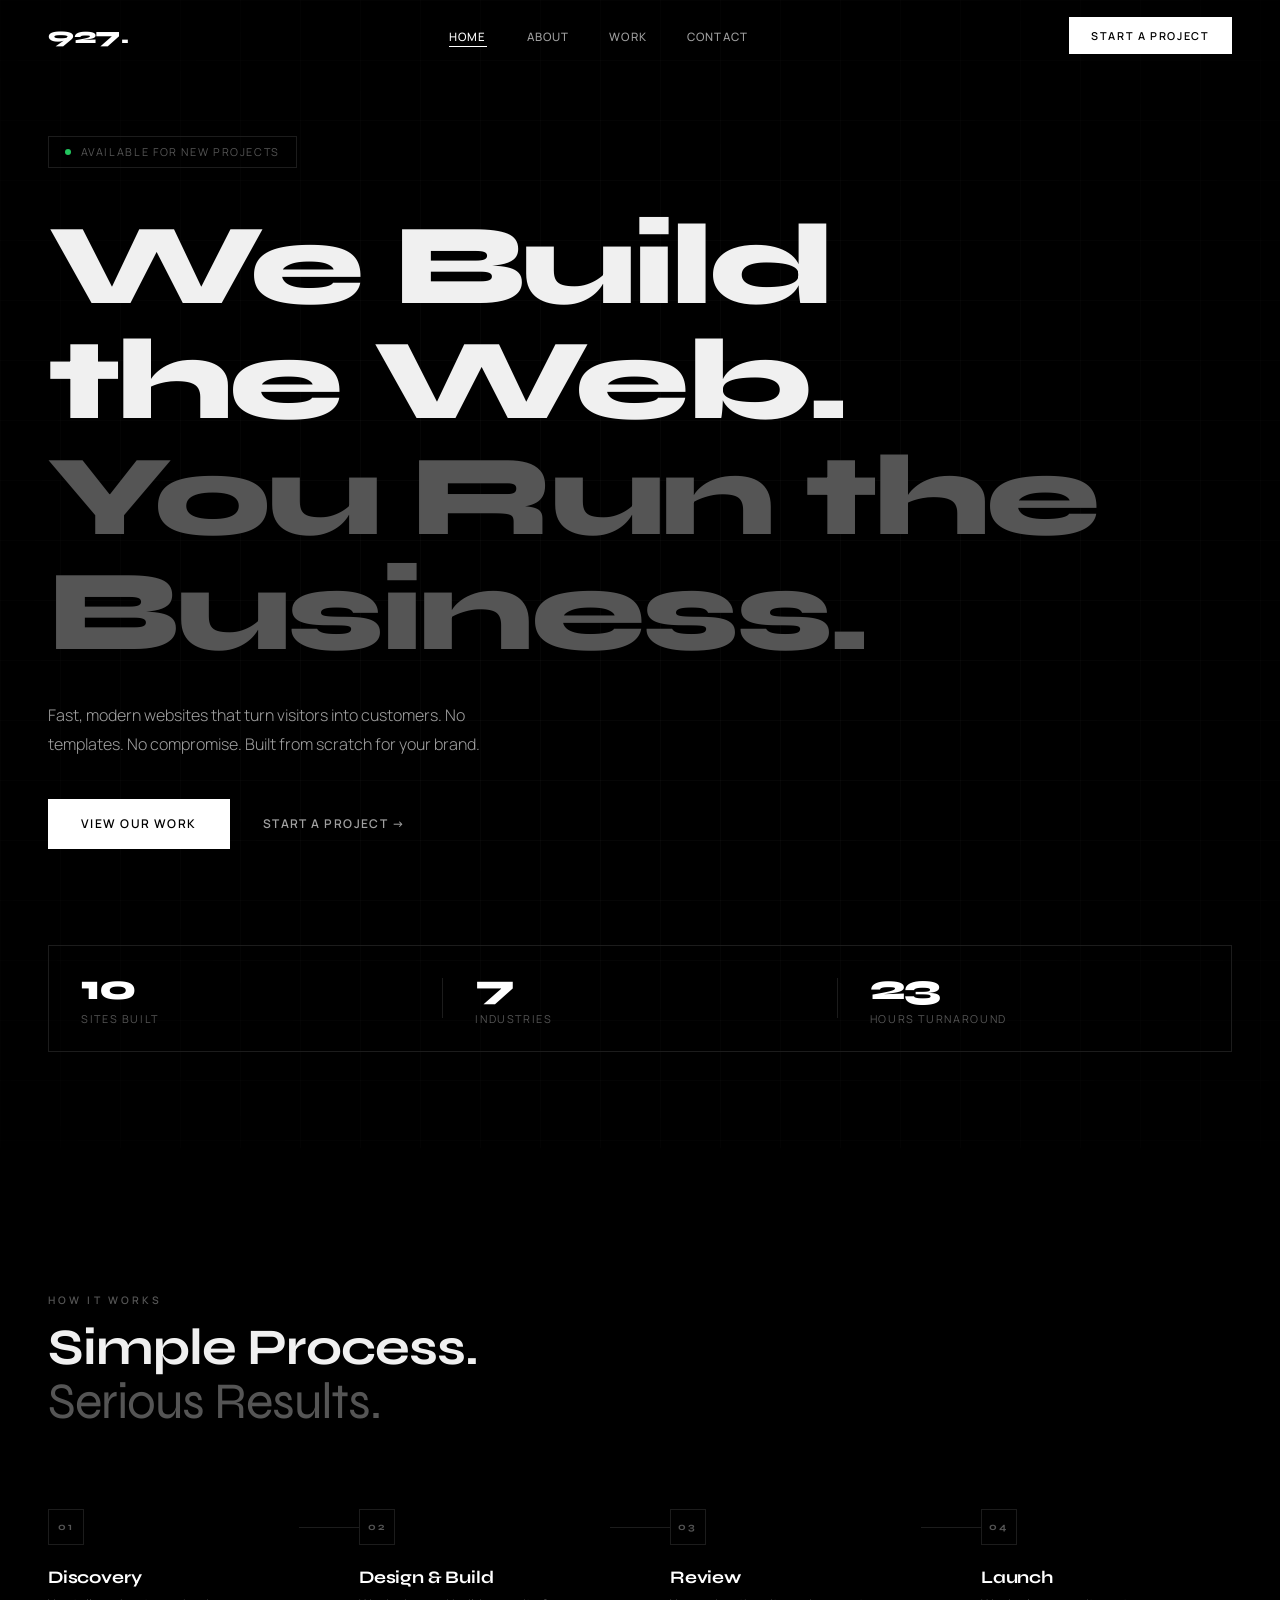
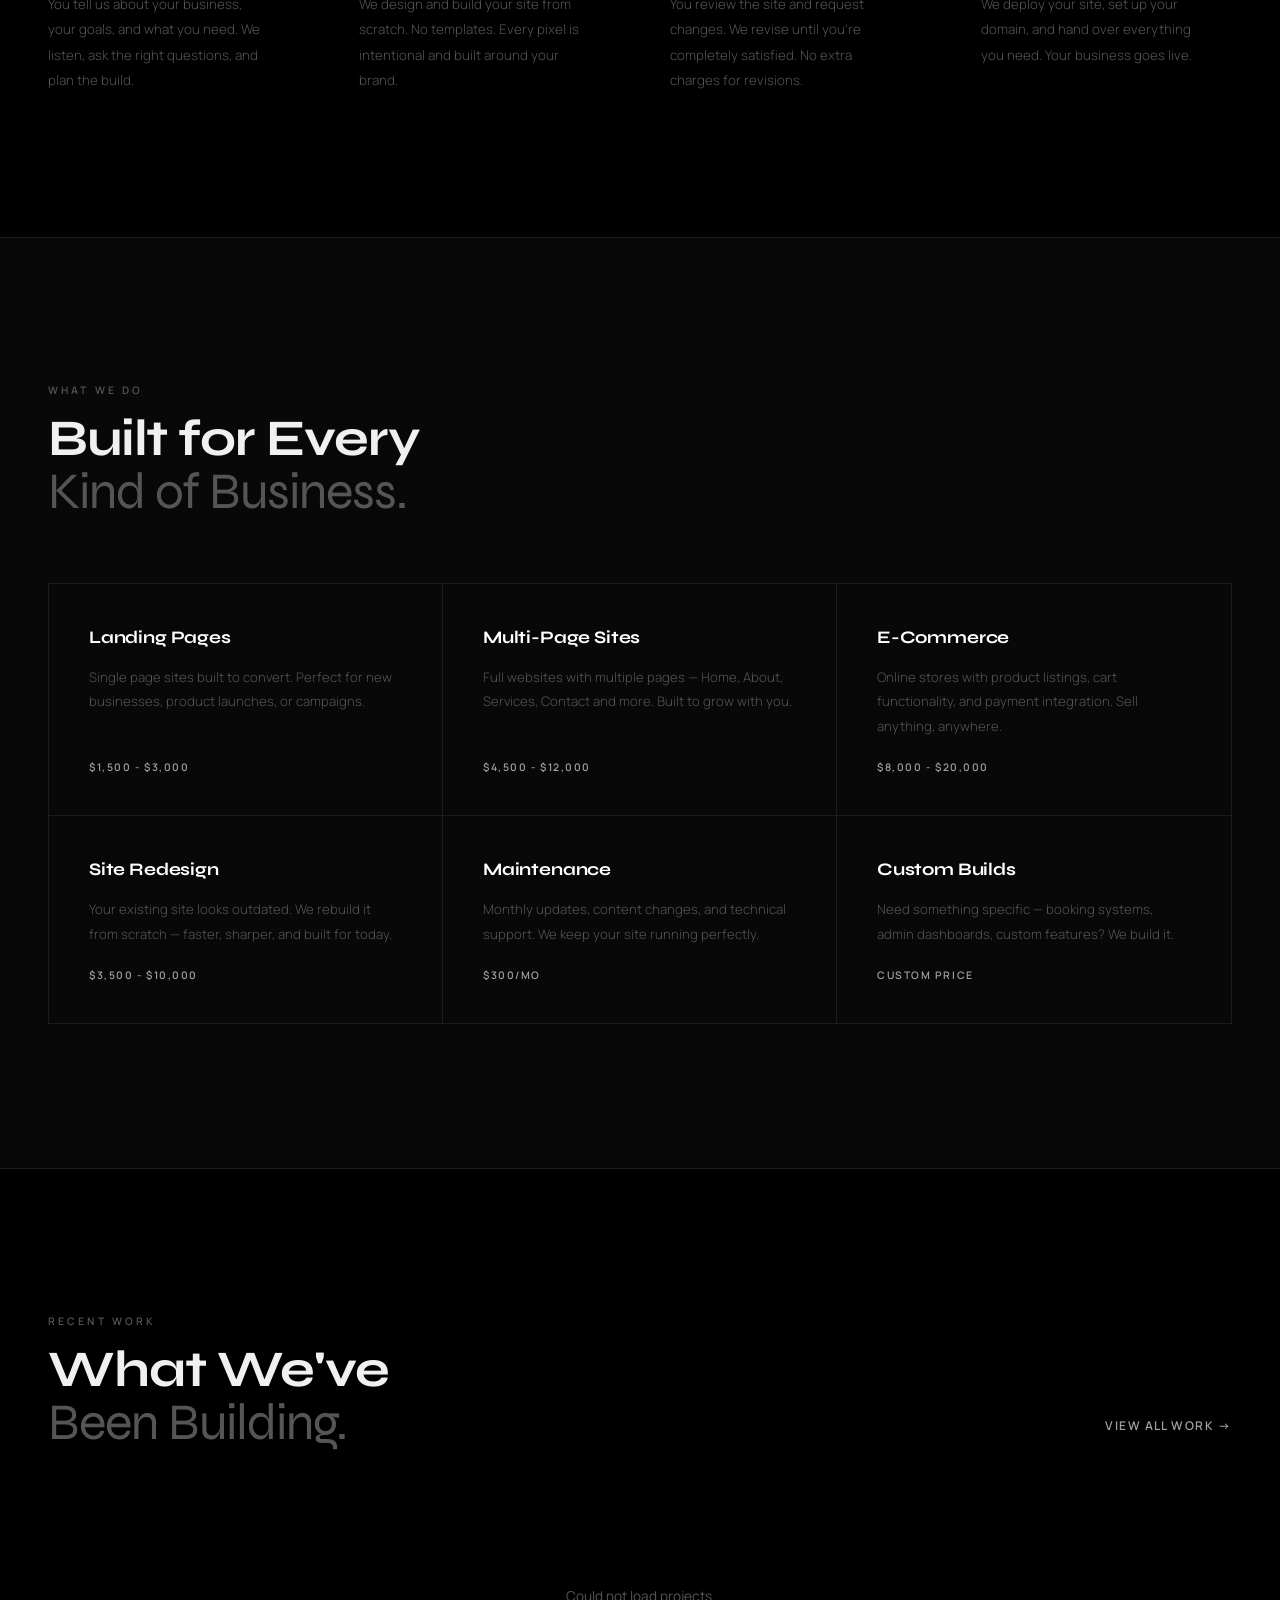
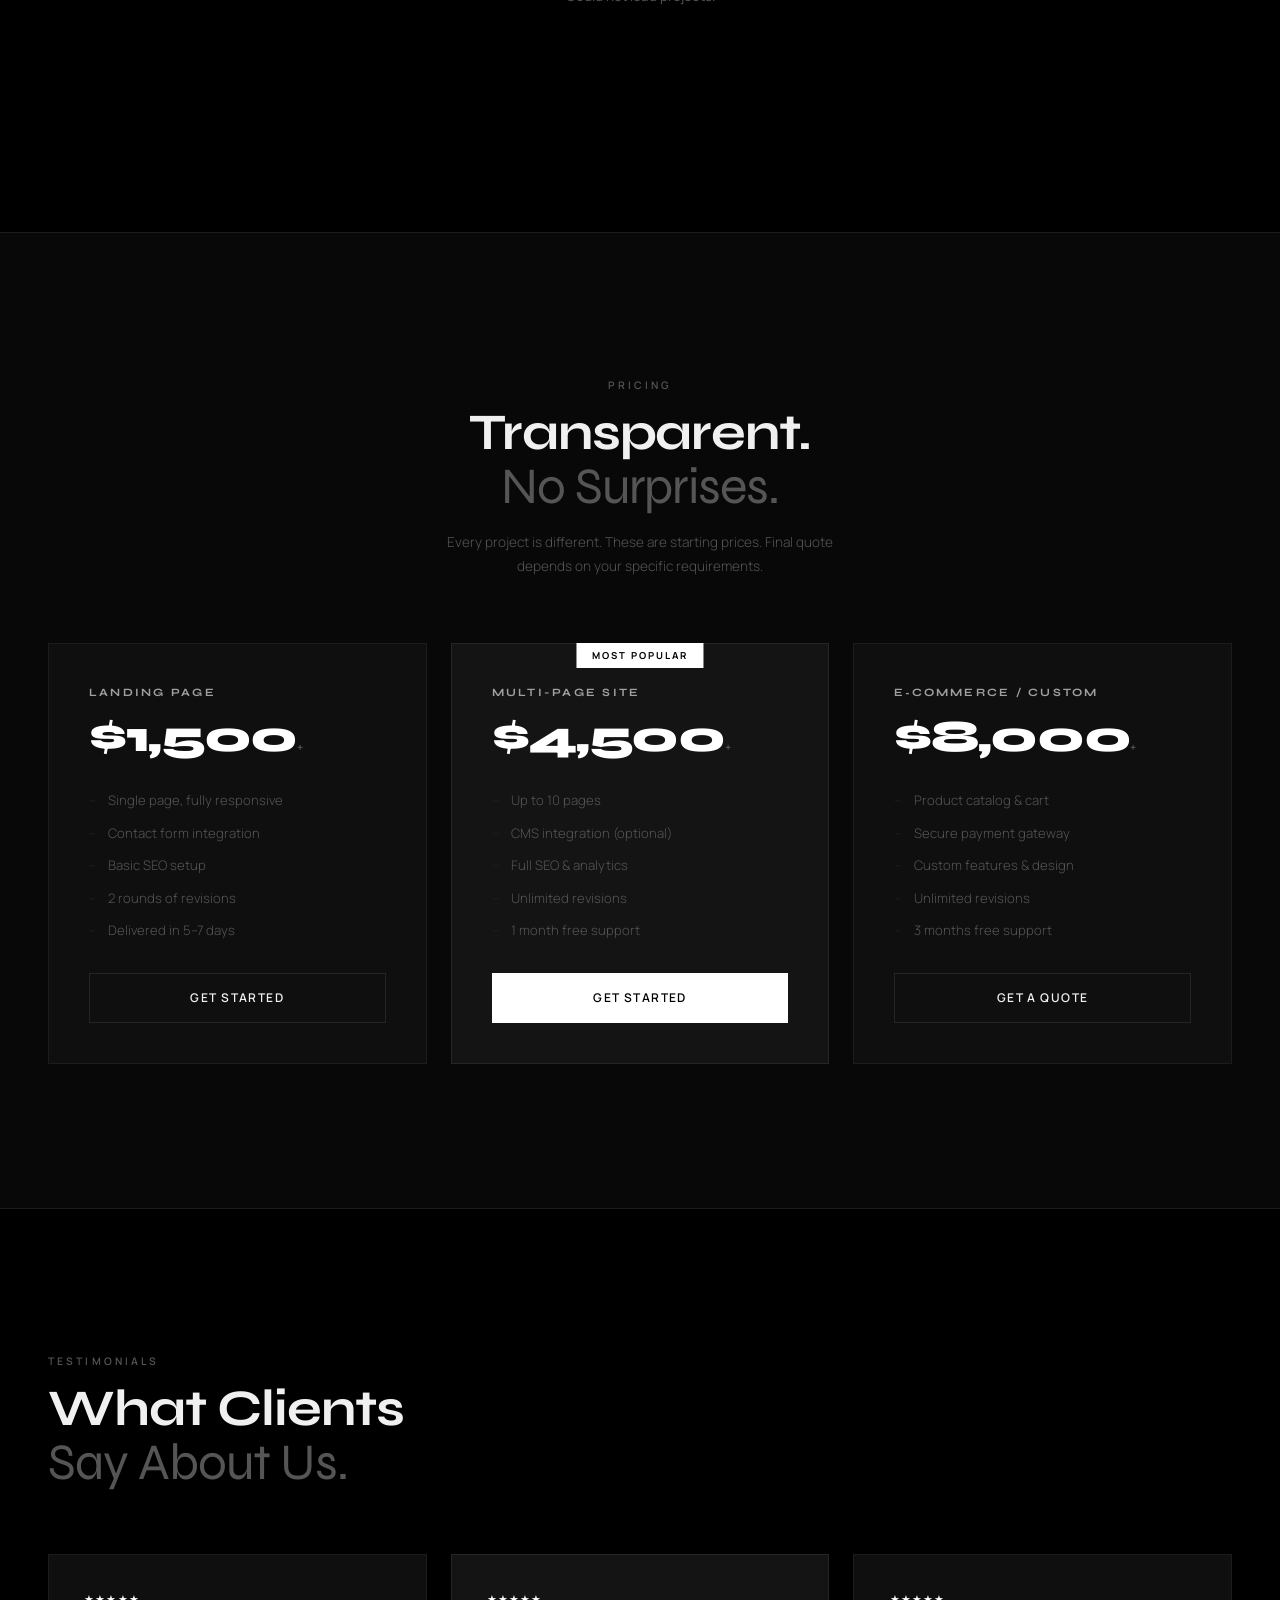
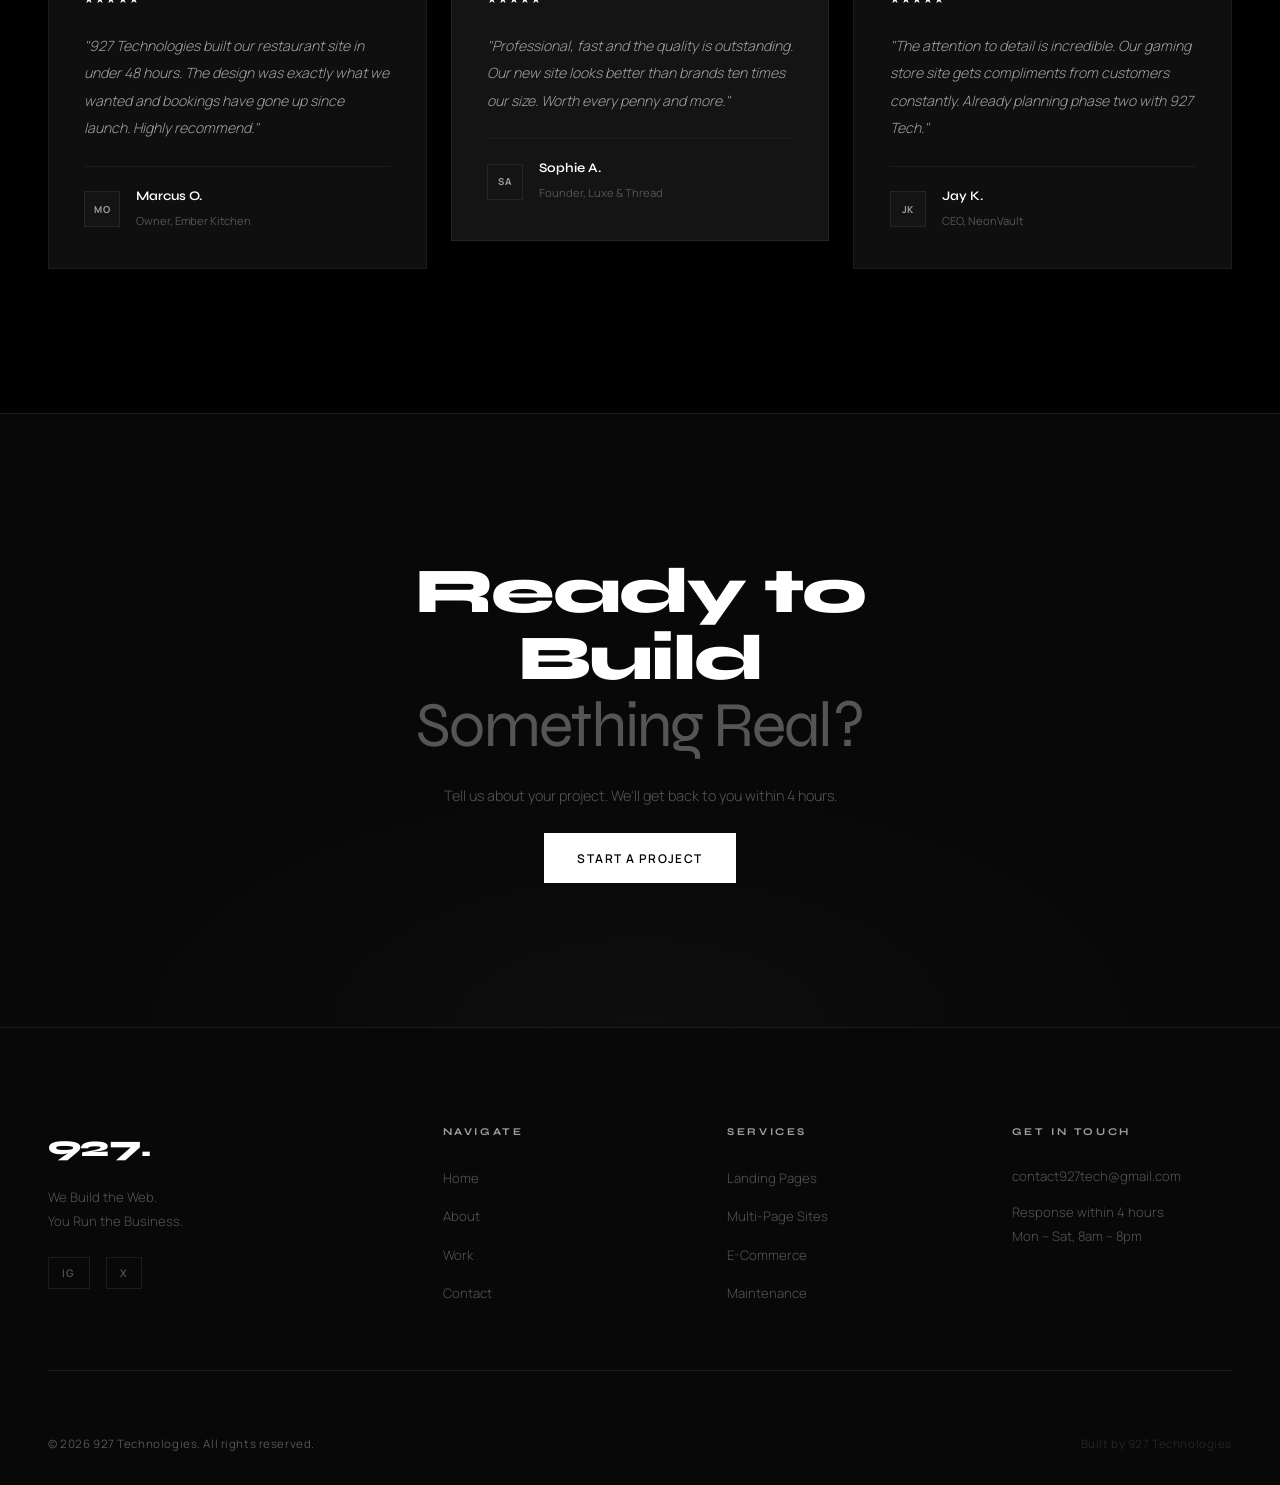
==== commit 8c0e8d20: "bad dada" ====
--- a/index.html
+++ b/index.html
@@ -4,45 +4,32 @@
   <meta charset="UTF-8" />
   <meta name="viewport" content="width=device-width, initial-scale=1.0" />
   <title>927 Technologies — We Build the Web. You Run the Business.</title>
-
-  <!-- SEO -->
+  
   <meta name="description" content="927 Technologies builds fast, modern websites for businesses that want to stand out. Landing pages, multi-page sites, and custom web solutions." />
   <meta name="keywords" content="web design, web development, landing page, frontend developer, freelance web designer, cheap web designer" />
   <meta name="author" content="927 Technologies" />
   <link rel="canonical" href="https://927tech.netlify.app/" />
-
-  <!-- Open Graph -->
   <meta property="og:title" content="927 Technologies — We Build the Web. You Run the Business." />
   <meta property="og:description" content="Fast, modern websites for businesses that want to stand out." />
   <meta property="og:url" content="https://927tech.netlify.app/" />
   <meta property="og:type" content="website" />
-
-  <!-- Twitter Card -->
   <meta name="twitter:card" content="summary_large_image" />
   <meta name="twitter:title" content="927 Technologies" />
   <meta name="twitter:description" content="We Build the Web. You Run the Business." />
-
-  <!-- Fonts -->
   <link rel="preconnect" href="https://fonts.googleapis.com" />
   <link rel="preconnect" href="https://fonts.gstatic.com" crossorigin />
   <link href="https://fonts.googleapis.com/css2?family=Syne:wght@400;500;600;700;800&family=Manrope:wght@300;400;500;600&display=swap" rel="stylesheet" />
-
-  <!-- Favicons -->
   <link rel="icon" type="image/svg+xml" href="favicon.svg" />
   <link rel="shortcut icon" href="favicon.svg" />
-
-  <!-- Stylesheet -->
   <link rel="stylesheet" href="927.css" />
   <link rel="stylesheet" href="modal.css" />
   <link rel="stylesheet" href="index.css" />
 </head>
 <body>
 
-  <!-- NAVBAR -->
+  <!-- NAVBAR (unchanged) -->
   <nav class="navbar" id="navbar">
-    <a href="index.html" class="navbar-logo">
-      927<span class="logo-dot">.</span>
-    </a>
+    <a href="index.html" class="navbar-logo">927<span class="logo-dot">.</span></a>
     <ul class="navbar-links" id="navLinks">
       <li><a href="index.html">Home</a></li>
       <li><a href="about.html">About</a></li>
@@ -50,211 +37,75 @@
       <li><a href="contact.html">Contact</a></li>
     </ul>
     <a href="contact.html" class="navbar-cta">Start a Project</a>
-    <button class="burger" id="burger" aria-label="Toggle menu">
-      <span></span>
-      <span></span>
-      <span></span>
-    </button>
+    <button class="burger" id="burger" aria-label="Toggle menu"><span></span><span></span><span></span></button>
   </nav>
 
-  <!-- HERO -->
+  <!-- HERO (unchanged) -->
   <section class="hero" id="hero">
-    <div class="hero-bg">
-      <div class="hero-grid"></div>
-    </div>
+    <div class="hero-bg"><div class="hero-grid"></div></div>
     <div class="hero-content">
-      <div class="hero-tag">
-        <span class="hero-tag-dot"></span>
-        Available for new projects
-      </div>
+      <div class="hero-tag"><span class="hero-tag-dot"></span>Available for new projects</div>
       <h1 class="hero-title">
         <span class="hero-line">We Build</span>
         <span class="hero-line">the Web.</span>
         <span class="hero-line hero-line-muted">You Run the</span>
         <span class="hero-line hero-line-muted">Business.</span>
       </h1>
-      <p class="hero-body">
-        Fast, modern websites that turn visitors into customers.
-        No templates. No compromise. Built from scratch for your brand.
-      </p>
+      <p class="hero-body">Fast, modern websites that turn visitors into customers. No templates. No compromise. Built from scratch for your brand.</p>
       <div class="hero-actions">
         <a href="work.html" class="btn btn-primary">View Our Work</a>
         <a href="contact.html" class="btn btn-ghost">Start a Project →</a>
       </div>
     </div>
     <div class="hero-stats">
-      <div class="hero-stat">
-        <span class="stat-number" data-target="5">0</span>
-        <span class="stat-label">Sites Built</span>
-      </div>
+      <div class="hero-stat"><span class="stat-number" data-target="10">0</span><span class="stat-label">Sites Built</span></div>
       <div class="hero-stat-divider"></div>
-      <div class="hero-stat">
-        <span class="stat-number" data-target="5">0</span>
-        <span class="stat-label">Industries</span>
-      </div>
+      <div class="hero-stat"><span class="stat-number" data-target="7">0</span><span class="stat-label">Industries</span></div>
       <div class="hero-stat-divider"></div>
-      <div class="hero-stat">
-        <span class="stat-number" data-target="24">0</span>
-        <span class="stat-label">Hr Turnaround</span>
-      </div>
-    </div>
-    <div class="hero-scroll">
-      <span>Scroll</span>
-      <div class="hero-scroll-line"></div>
+      <div class="hero-stat"><span class="stat-number" data-target="24">0</span><span class="stat-label">Hours Turnaround</span></div>
     </div>
   </section>
 
-  <!-- MARQUEE -->
-  <div class="marquee-strip">
-    <div class="marquee-track">
-      <span>Landing Pages</span>
-      <span class="marquee-dot">◆</span>
-      <span>Multi-Page Sites</span>
-      <span class="marquee-dot">◆</span>
-      <span>E-Commerce</span>
-      <span class="marquee-dot">◆</span>
-      <span>Restaurant Sites</span>
-      <span class="marquee-dot">◆</span>
-      <span>Fashion & Retail</span>
-      <span class="marquee-dot">◆</span>
-      <span>Hotel & Hospitality</span>
-      <span class="marquee-dot">◆</span>
-      <span>Sports & Fitness</span>
-      <span class="marquee-dot">◆</span>
-      <span>Gaming & Tech</span>
-      <span class="marquee-dot">◆</span>
-      <span>Landing Pages</span>
-      <span class="marquee-dot">◆</span>
-      <span>Multi-Page Sites</span>
-      <span class="marquee-dot">◆</span>
-      <span>E-Commerce</span>
-      <span class="marquee-dot">◆</span>
-      <span>Restaurant Sites</span>
-      <span class="marquee-dot">◆</span>
-      <span>Fashion & Retail</span>
-      <span class="marquee-dot">◆</span>
-      <span>Hotel & Hospitality</span>
-      <span class="marquee-dot">◆</span>
-      <span>Sports & Fitness</span>
-      <span class="marquee-dot">◆</span>
-      <span>Gaming & Tech</span>
-      <span class="marquee-dot">◆</span>
-    </div>
-  </div>
-
-  <!-- PROCESS -->
+  <!-- PROCESS (unchanged) -->
   <section class="process" id="process">
     <div class="process-inner">
-      <div class="process-header">
-        <p class="eyebrow">How It Works</p>
-        <h2 class="section-title">Simple Process.<br /><em>Serious Results.</em></h2>
-      </div>
+      <div class="process-header"><p class="eyebrow">How It Works</p><h2 class="section-title">Simple Process.<br /><em>Serious Results.</em></h2></div>
       <div class="process-steps">
-        <div class="process-step">
-          <div class="process-step-num">01</div>
-          <div class="process-step-content">
-            <h3>Discovery</h3>
-            <p>You tell us about your business, your goals, and what you need. We listen, ask the right questions, and plan the build.</p>
-          </div>
-        </div>
+        <div class="process-step"><div class="process-step-num">01</div><div class="process-step-content"><h3>Discovery</h3><p>You tell us about your business, your goals, and what you need. We listen, ask the right questions, and plan the build.</p></div></div>
         <div class="process-connector"></div>
-        <div class="process-step">
-          <div class="process-step-num">02</div>
-          <div class="process-step-content">
-            <h3>Design & Build</h3>
-            <p>We design and build your site from scratch. No templates. Every pixel is intentional and built around your brand.</p>
-          </div>
-        </div>
+        <div class="process-step"><div class="process-step-num">02</div><div class="process-step-content"><h3>Design & Build</h3><p>We design and build your site from scratch. No templates. Every pixel is intentional and built around your brand.</p></div></div>
         <div class="process-connector"></div>
-        <div class="process-step">
-          <div class="process-step-num">03</div>
-          <div class="process-step-content">
-            <h3>Review</h3>
-            <p>You review the site and request changes. We revise until you're completely satisfied. No extra charges for revisions.</p>
-          </div>
-        </div>
+        <div class="process-step"><div class="process-step-num">03</div><div class="process-step-content"><h3>Review</h3><p>You review the site and request changes. We revise until you're completely satisfied. No extra charges for revisions.</p></div></div>
         <div class="process-connector"></div>
-        <div class="process-step">
-          <div class="process-step-num">04</div>
-          <div class="process-step-content">
-            <h3>Launch</h3>
-            <p>We deploy your site, set up your domain, and hand over everything you need. Your business goes live.</p>
-          </div>
-        </div>
+        <div class="process-step"><div class="process-step-num">04</div><div class="process-step-content"><h3>Launch</h3><p>We deploy your site, set up your domain, and hand over everything you need. Your business goes live.</p></div></div>
       </div>
     </div>
   </section>
 
-  <!-- SERVICES -->
+  <!-- SERVICES (unchanged) -->
   <section class="services" id="services">
     <div class="services-inner">
-      <div class="services-header">
-        <p class="eyebrow">What We Do</p>
-        <h2 class="section-title">Built for Every<br /><em>Kind of Business.</em></h2>
-      </div>
+      <div class="services-header"><p class="eyebrow">What We Do</p><h2 class="section-title">Built for Every<br /><em>Kind of Business.</em></h2></div>
       <div class="services-grid">
-        <div class="service-card">
-          <div class="service-card-icon">◈</div>
-          <h3>Landing Pages</h3>
-          <p>Single page sites built to convert. Perfect for new businesses, product launches, or campaigns.</p>
-          <span class="service-card-tag">From $50</span>
-        </div>
-        <div class="service-card">
-          <div class="service-card-icon">◈</div>
-          <h3>Multi-Page Sites</h3>
-          <p>Full websites with multiple pages — Home, About, Services, Contact and more. Built to grow with you.</p>
-          <span class="service-card-tag">From $200</span>
-        </div>
-        <div class="service-card">
-          <div class="service-card-icon">◈</div>
-          <h3>E-Commerce</h3>
-          <p>Online stores with product listings, cart functionality, and payment integration. Sell anything, anywhere.</p>
-          <span class="service-card-tag">From $350</span>
-        </div>
-        <div class="service-card">
-          <div class="service-card-icon">◈</div>
-          <h3>Site Redesign</h3>
-          <p>Your existing site looks outdated. We rebuild it from scratch — faster, sharper, and built for today.</p>
-          <span class="service-card-tag">From $150</span>
-        </div>
-        <div class="service-card">
-          <div class="service-card-icon">◈</div>
-          <h3>Maintenance</h3>
-          <p>Monthly updates, content changes, and technical support. We keep your site running perfectly.</p>
-          <span class="service-card-tag">From $50/mo</span>
-        </div>
-        <div class="service-card">
-          <div class="service-card-icon">◈</div>
-          <h3>Custom Builds</h3>
-          <p>Need something specific — booking systems, admin dashboards, custom features? We build it.</p>
-          <span class="service-card-tag">Custom Quote</span>
-        </div>
+        <div class="service-card"><h3>Landing Pages</h3><p>Single page sites built to convert. Perfect for new businesses, product launches, or campaigns.</p><span class="service-card-tag">$1,500 - $3,000</span></div>
+        <div class="service-card"><h3>Multi-Page Sites</h3><p>Full websites with multiple pages — Home, About, Services, Contact and more. Built to grow with you.</p><span class="service-card-tag">$4,500 - $12,000</span></div>
+        <div class="service-card"><h3>E-Commerce</h3><p>Online stores with product listings, cart functionality, and payment integration. Sell anything, anywhere.</p><span class="service-card-tag">$8,000 - $20,000</span></div>
+        <div class="service-card"><h3>Site Redesign</h3><p>Your existing site looks outdated. We rebuild it from scratch — faster, sharper, and built for today.</p><span class="service-card-tag">$3,500 - $10,000</span></div>
+        <div class="service-card"><h3>Maintenance</h3><p>Monthly updates, content changes, and technical support. We keep your site running perfectly.</p><span class="service-card-tag">$300/mo</span></div>
+        <div class="service-card"><h3>Custom Builds</h3><p>Need something specific — booking systems, admin dashboards, custom features? We build it.</p><span class="service-card-tag">Custom Price</span></div>
       </div>
     </div>
   </section>
 
-  <!-- PORTFOLIO PREVIEW -->
+  <!-- PORTFOLIO PREVIEW (unchanged) -->
   <section class="portfolio-preview" id="work">
     <div class="portfolio-preview-inner">
-      <div class="portfolio-preview-header">
-        <div>
-          <p class="eyebrow">Recent Work</p>
-          <h2 class="section-title">What We've<br /><em>Been Building.</em></h2>
-        </div>
-        <a href="work.html" class="btn btn-ghost">View All Work →</a>
-      </div>
-
-      <div class="portfolio-grid" id="portfolioGrid">
-        <div class="portfolio-loading">
-          <div class="loading-spinner"></div>
-          <span>Loading projects...</span>
-        </div>
-      </div>
-
+      <div class="portfolio-preview-header"><div><p class="eyebrow">Recent Work</p><h2 class="section-title">What We've<br /><em>Been Building.</em></h2></div><a href="work.html" class="btn btn-ghost">View All Work →</a></div>
+      <div class="portfolio-grid" id="portfolioGrid"><div class="portfolio-loading"><div class="loading-spinner"></div><span>Loading projects...</span></div></div>
     </div>
   </section>
 
-  <!-- PRICING -->
+  <!-- PRICING CARDS (MODIFIED to match services prices) -->
   <section class="pricing" id="pricing">
     <div class="pricing-inner">
       <div class="pricing-header">
@@ -263,110 +114,46 @@
         <p class="pricing-sub">Every project is different. These are starting prices. Final quote depends on your specific requirements.</p>
       </div>
       <div class="pricing-grid">
-
         <div class="pricing-card">
-          <div class="pricing-card-top">
-            <h3>Starter</h3>
-            <div class="pricing-price">$50<span>/project</span></div>
-          </div>
+          <div class="pricing-card-top"><h3>Landing Page</h3><div class="pricing-price">$1,500<span>+</span></div></div>
           <ul class="pricing-features">
-            <li>Single landing page</li>
-            <li>Mobile responsive</li>
-            <li>Contact form</li>
-            <li>Basic SEO setup</li>
-            <li>2 revisions</li>
-            <li>Delivered in 24–48hrs</li>
+            <li>Single page, fully responsive</li><li>Contact form integration</li><li>Basic SEO setup</li><li>2 rounds of revisions</li><li>Delivered in 5–7 days</li>
           </ul>
           <a href="contact.html" class="btn btn-outline">Get Started</a>
         </div>
-
         <div class="pricing-card pricing-card-featured">
           <div class="pricing-card-badge">Most Popular</div>
-          <div class="pricing-card-top">
-            <h3>Professional</h3>
-            <div class="pricing-price">$200<span>/project</span></div>
-          </div>
+          <div class="pricing-card-top"><h3>Multi-Page Site</h3><div class="pricing-price">$4,500<span>+</span></div></div>
           <ul class="pricing-features">
-            <li>Up to 5 pages</li>
-            <li>Mobile responsive</li>
-            <li>Contact form</li>
-            <li>Full SEO setup</li>
-            <li>Unlimited revisions</li>
-            <li>Delivered in 5–7 days</li>
-            <li>1 month free support</li>
+            <li>Up to 10 pages</li><li>CMS integration (optional)</li><li>Full SEO & analytics</li><li>Unlimited revisions</li><li>1 month free support</li>
           </ul>
           <a href="contact.html" class="btn btn-primary">Get Started</a>
         </div>
-
         <div class="pricing-card">
-          <div class="pricing-card-top">
-            <h3>Custom</h3>
-            <div class="pricing-price">$350<span>+/project</span></div>
-          </div>
+          <div class="pricing-card-top"><h3>E‑commerce / Custom</h3><div class="pricing-price">$8,000<span>+</span></div></div>
           <ul class="pricing-features">
-            <li>Unlimited pages</li>
-            <li>Mobile responsive</li>
-            <li>Custom features</li>
-            <li>Full SEO setup</li>
-            <li>Unlimited revisions</li>
-            <li>Timeline discussed</li>
-            <li>3 months free support</li>
+            <li>Product catalog & cart</li><li>Secure payment gateway</li><li>Custom features & design</li><li>Unlimited revisions</li><li>3 months free support</li>
           </ul>
           <a href="contact.html" class="btn btn-outline">Get a Quote</a>
         </div>
-
       </div>
     </div>
   </section>
 
-  <!-- TESTIMONIALS -->
+  <!-- TESTIMONIALS (unchanged) -->
   <section class="testimonials" id="testimonials">
     <div class="testimonials-inner">
       <p class="eyebrow">Testimonials</p>
       <h2 class="section-title">What Clients<br /><em>Say About Us.</em></h2>
       <div class="testimonials-grid">
-
-        <div class="testimonial-card">
-          <div class="testimonial-stars">★★★★★</div>
-          <p class="testimonial-body">"927 Technologies built our restaurant site in under 48 hours. The design was exactly what we wanted and bookings have gone up since launch. Highly recommend."</p>
-          <div class="testimonial-author">
-            <div class="testimonial-avatar">MO</div>
-            <div>
-              <strong>Marcus O.</strong>
-              <span>Owner, Ember Kitchen</span>
-            </div>
-          </div>
-        </div>
-
-        <div class="testimonial-card testimonial-card-featured">
-          <div class="testimonial-stars">★★★★★</div>
-          <p class="testimonial-body">"Professional, fast and the quality is outstanding. Our new site looks better than brands ten times our size. Worth every penny and more."</p>
-          <div class="testimonial-author">
-            <div class="testimonial-avatar">SA</div>
-            <div>
-              <strong>Sophie A.</strong>
-              <span>Founder, Luxe & Thread</span>
-            </div>
-          </div>
-        </div>
-
-        <div class="testimonial-card">
-          <div class="testimonial-stars">★★★★★</div>
-          <p class="testimonial-body">"The attention to detail is incredible. Our gaming store site gets compliments from customers constantly. Already planning phase two with 927 Tech."</p>
-          <div class="testimonial-author">
-            <div class="testimonial-avatar">JK</div>
-            <div>
-              <strong>Jay K.</strong>
-              <span>CEO, NeonVault</span>
-            </div>
-          </div>
-        </div>
-
+        <div class="testimonial-card"><div class="testimonial-stars">★★★★★</div><p class="testimonial-body">"927 Technologies built our restaurant site in under 48 hours. The design was exactly what we wanted and bookings have gone up since launch. Highly recommend."</p><div class="testimonial-author"><div class="testimonial-avatar">MO</div><div><strong>Marcus O.</strong><span>Owner, Ember Kitchen</span></div></div></div>
+        <div class="testimonial-card testimonial-card-featured"><div class="testimonial-stars">★★★★★</div><p class="testimonial-body">"Professional, fast and the quality is outstanding. Our new site looks better than brands ten times our size. Worth every penny and more."</p><div class="testimonial-author"><div class="testimonial-avatar">SA</div><div><strong>Sophie A.</strong><span>Founder, Luxe & Thread</span></div></div></div>
+        <div class="testimonial-card"><div class="testimonial-stars">★★★★★</div><p class="testimonial-body">"The attention to detail is incredible. Our gaming store site gets compliments from customers constantly. Already planning phase two with 927 Tech."</p><div class="testimonial-author"><div class="testimonial-avatar">JK</div><div><strong>Jay K.</strong><span>CEO, NeonVault</span></div></div></div>
       </div>
     </div>
   </section>
 
-  <!-- CTA BANNER -->
+  <!-- CTA BANNER (unchanged) -->
   <section class="cta-banner">
     <div class="cta-banner-inner">
       <h2 class="cta-title">Ready to Build<br /><em>Something Real?</em></h2>
@@ -376,63 +163,20 @@
     <div class="cta-banner-bg"></div>
   </section>
 
-  <!-- FOOTER -->
+  <!-- FOOTER (unchanged) -->
   <footer class="footer">
     <div class="footer-top">
-      <div class="footer-brand">
-        <a href="index.html" class="footer-logo">927<span>.</span></a>
-        <p class="footer-tagline">We Build the Web.<br />You Run the Business.</p>
-        <div class="footer-socials">
-          <a href="https://instagram.com/927tech" target="_blank" aria-label="Instagram">IG</a>
-          <a href="https://x.com/927tech" target="_blank" aria-label="X">X</a>
-        </div>
-      </div>
-      <div class="footer-col">
-        <h4>Navigate</h4>
-        <ul>
-          <li><a href="index.html">Home</a></li>
-          <li><a href="about.html">About</a></li>
-          <li><a href="work.html">Work</a></li>
-          <li><a href="contact.html">Contact</a></li>
-        </ul>
-      </div>
-      <div class="footer-col">
-        <h4>Services</h4>
-        <ul>
-          <li><a href="contact.html">Landing Pages</a></li>
-          <li><a href="contact.html">Multi-Page Sites</a></li>
-          <li><a href="contact.html">E-Commerce</a></li>
-          <li><a href="contact.html">Maintenance</a></li>
-        </ul>
-      </div>
-      <div class="footer-col">
-        <h4>Get in Touch</h4>
-        <p>contact927tech@gmail.com</p>
-        <p style="margin-top:0.8rem;">Response within 4 hours</p>
-        <p>Mon – Sat, 8am – 8pm</p>
-      </div>
+      <div class="footer-brand"><a href="index.html" class="footer-logo">927<span>.</span></a><p class="footer-tagline">We Build the Web.<br />You Run the Business.</p><div class="footer-socials"><a href="https://instagram.com/927tech" target="_blank" aria-label="Instagram">IG</a><a href="https://x.com/927tech" target="_blank" aria-label="X">X</a></div></div>
+      <div class="footer-col"><h4>Navigate</h4><ul><li><a href="index.html">Home</a></li><li><a href="about.html">About</a></li><li><a href="work.html">Work</a></li><li><a href="contact.html">Contact</a></li></ul></div>
+      <div class="footer-col"><h4>Services</h4><ul><li><a href="contact.html">Landing Pages</a></li><li><a href="contact.html">Multi-Page Sites</a></li><li><a href="contact.html">E-Commerce</a></li><li><a href="contact.html">Maintenance</a></li></ul></div>
+      <div class="footer-col"><h4>Get in Touch</h4><p>contact927tech@gmail.com</p><p style="margin-top:0.8rem;">Response within 4 hours</p><p>Mon – Sat, 8am – 8pm</p></div>
     </div>
-    <div class="footer-bottom">
-      <p>© 2026 927 Technologies. All rights reserved.</p>
-      <p class="footer-bottom-credit">Built by 927 Technologies</p>
-    </div>
+    <div class="footer-bottom"><p>© 2026 927 Technologies. All rights reserved.</p><p class="footer-bottom-credit">Built by 927 Technologies</p></div>
   </footer>
 
-  <!-- PROJECT VIEWER MODAL -->
-  <div class="modal-overlay" id="modalOverlay">
-    <div class="modal" id="modal">
-      <div class="modal-bar">
-        <div class="modal-bar-dots">
-          <span></span><span></span><span></span>
-        </div>
-        <span class="modal-url" id="modalUrl"></span>
-        <button class="modal-close" id="modalClose" aria-label="Close">✕</button>
-      </div>
-      <iframe class="modal-iframe" id="modalIframe" title="Project Preview"></iframe>
-    </div>
-  </div>
+  <div class="modal-overlay" id="modalOverlay"><div class="modal" id="modal"><div class="modal-bar"><div class="modal-bar-dots"><span></span><span></span><span></span></div><span class="modal-url" id="modalUrl"></span><button class="modal-close" id="modalClose" aria-label="Close">✕</button></div><iframe class="modal-iframe" id="modalIframe" title="Project Preview"></iframe></div></div>
 
   <script src="927.js"></script>
   <script src="index.js"></script>
 </body>
-</html>
+</html>
--- a/927.css
+++ b/927.css
@@ -1,8 +1,3 @@
-/* ============================================
-   927 TECHNOLOGIES — SHARED STYLES
-   927.css — navbar, footer, buttons, variables
-   ============================================ */
-
 :root {
   --bg:           #000000;
   --bg-alt:       #080808;
@@ -257,22 +252,39 @@
   background: var(--text-dim);
 }
 
-/* Burger */
+/* ============================================
+   BURGER BUTTON
+   ============================================ */
 .burger {
   display: none;
   flex-direction: column;
+  justify-content: center;
+  align-items: center;
   gap: 5px;
   background: none;
-  border: none;
-  padding: 4px;
+  border: 1px solid rgba(255,255,255,0.15);
+  padding: 8px 10px;
+  cursor: pointer;
+  width: 42px;
+  height: 36px;
+  flex-shrink: 0;
+  transition: border-color 0.2s ease;
+  z-index: 1001;
+  position: relative;
+}
+
+.burger:hover {
+  border-color: rgba(255,255,255,0.4);
 }
 
 .burger span {
   display: block;
-  width: 22px;
+  width: 20px;
   height: 1.5px;
   background: var(--white);
-  transition: all 0.3s ease;
+  transition: transform 0.35s cubic-bezier(0.16,1,0.3,1),
+              opacity 0.25s ease;
+  transform-origin: center;
 }
 
 .burger.open span:nth-child(1) {
@@ -281,43 +293,108 @@
 
 .burger.open span:nth-child(2) {
   opacity: 0;
+  transform: scaleX(0);
 }
 
 .burger.open span:nth-child(3) {
   transform: translateY(-6.5px) rotate(-45deg);
 }
 
-/* Mobile nav */
+/* ============================================
+   MOBILE NAV
+   ============================================ */
 @media (max-width: 768px) {
-  .navbar { padding: 0 1.5rem; }
-
+  :root { --navbar-h: 60px; }
+
+  /* Navbar always solid on mobile */
+  .navbar {
+    padding: 0 1.2rem;
+    background: #000 !important;
+    border-bottom: 1px solid var(--border) !important;
+    backdrop-filter: none;
+    -webkit-backdrop-filter: none;
+    height: 60px;
+  }
+
+  .navbar-logo {
+    font-size: 1.3rem;
+    z-index: 1001;
+    position: relative;
+  }
+
+  /* Mobile dropdown menu */
   .navbar-links {
     position: fixed;
-    top: var(--navbar-h);
+    top: 60px;
     left: 0;
     right: 0;
-    background: rgba(0,0,0,0.97);
+    background: #000;
     border-bottom: 1px solid var(--border);
     flex-direction: column;
     gap: 0;
-    padding: 1rem 0;
+    padding: 0.5rem 0 1.2rem;
     transform: translateY(-110%);
-    transition: transform 0.35s var(--ease);
-    backdrop-filter: blur(12px);
+    opacity: 0;
+    transition: transform 0.4s cubic-bezier(0.16,1,0.3,1),
+                opacity 0.3s ease;
+    z-index: 999;
+    pointer-events: none;
   }
 
   .navbar-links.open {
     transform: translateY(0);
+    opacity: 1;
+    pointer-events: all;
   }
 
   .navbar-links li {
     width: 100%;
+    border-bottom: 1px solid var(--border);
+  }
+
+  .navbar-links li:last-child {
+    border-bottom: none;
   }
 
   .navbar-links a {
+    display: flex;
+    align-items: center;
+    justify-content: space-between;
+    padding: 1rem 1.5rem;
+    font-size: 0.75rem;
+    letter-spacing: 0.15em;
+    color: var(--text-dim);
+  }
+
+  .navbar-links a::after {
+    display: none;
+  }
+
+  .navbar-links a.active {
+    color: var(--white);
+  }
+
+  .navbar-links a.active::before {
+    content: '◈';
+    font-size: 0.5rem;
+    color: var(--white);
+    margin-right: 0.5rem;
+  }
+
+  /* Mobile CTA inside menu */
+  .navbar-links::after {
+    content: 'START A PROJECT →';
     display: block;
-    padding: 1rem 1.5rem;
-    font-size: 0.8rem;
+    margin: 1rem 1.5rem 0;
+    padding: 0.8rem 1rem;
+    background: var(--white);
+    color: var(--bg);
+    font-family: var(--font-display);
+    font-size: 0.65rem;
+    font-weight: 700;
+    letter-spacing: 0.2em;
+    text-align: center;
+    cursor: pointer;
   }
 
   .navbar-cta { display: none; }
--- a/index.css
+++ b/index.css
@@ -1,9 +1,6 @@
 /* ============================================
    927 TECHNOLOGIES — HOMEPAGE STYLES
-   ============================================ */
-
-/* ============================================
-   HERO
+   index.css — homepage only
    ============================================ */
 .hero {
   min-height: 100vh;
@@ -826,6 +823,8 @@
    ============================================ */
 @media (max-width: 768px) {
   .hero           { padding: calc(var(--navbar-h) + 2rem) 1.5rem 4rem; }
+
+  .hero-title { font-size: clamp(2.2rem, 11vw, 3.2rem); }
   .process        { padding: 6rem 1.5rem; }
   .services       { padding: 6rem 1.5rem; }
   .portfolio-preview { padding: 6rem 1.5rem; }
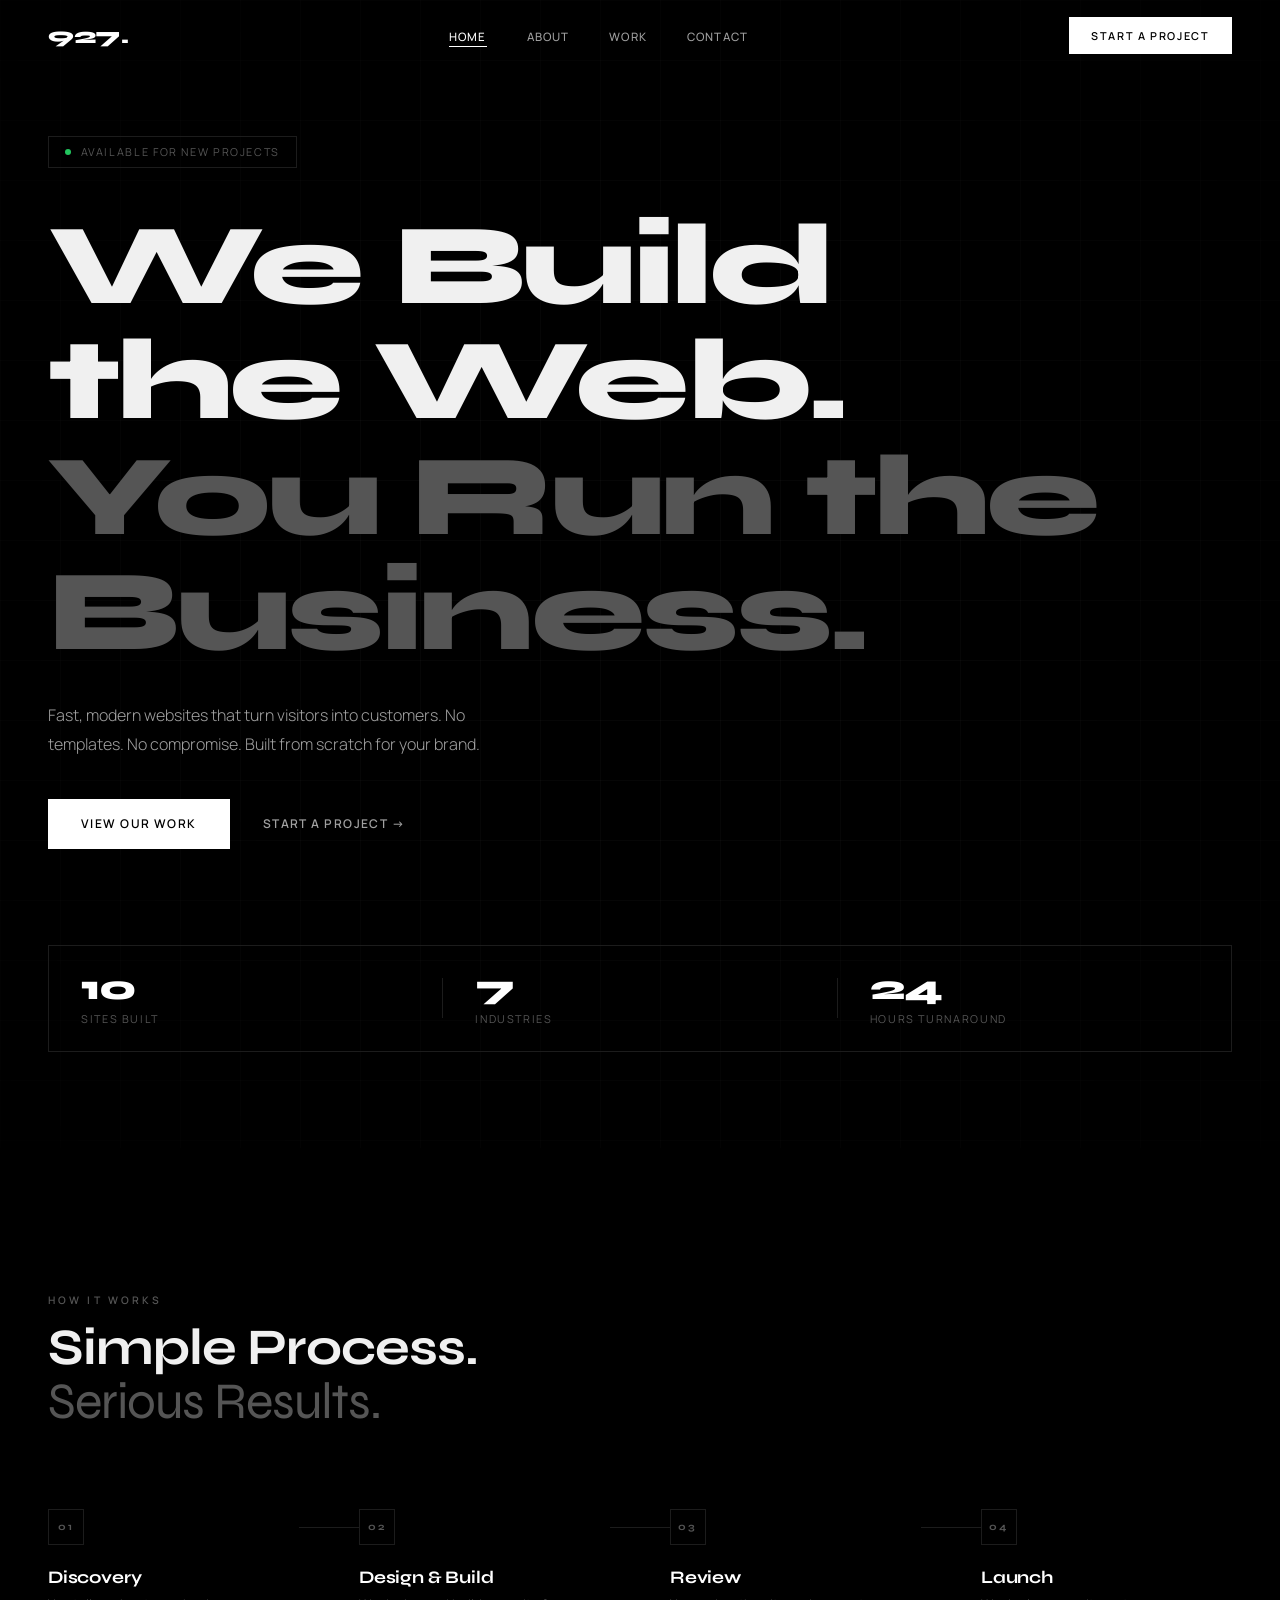
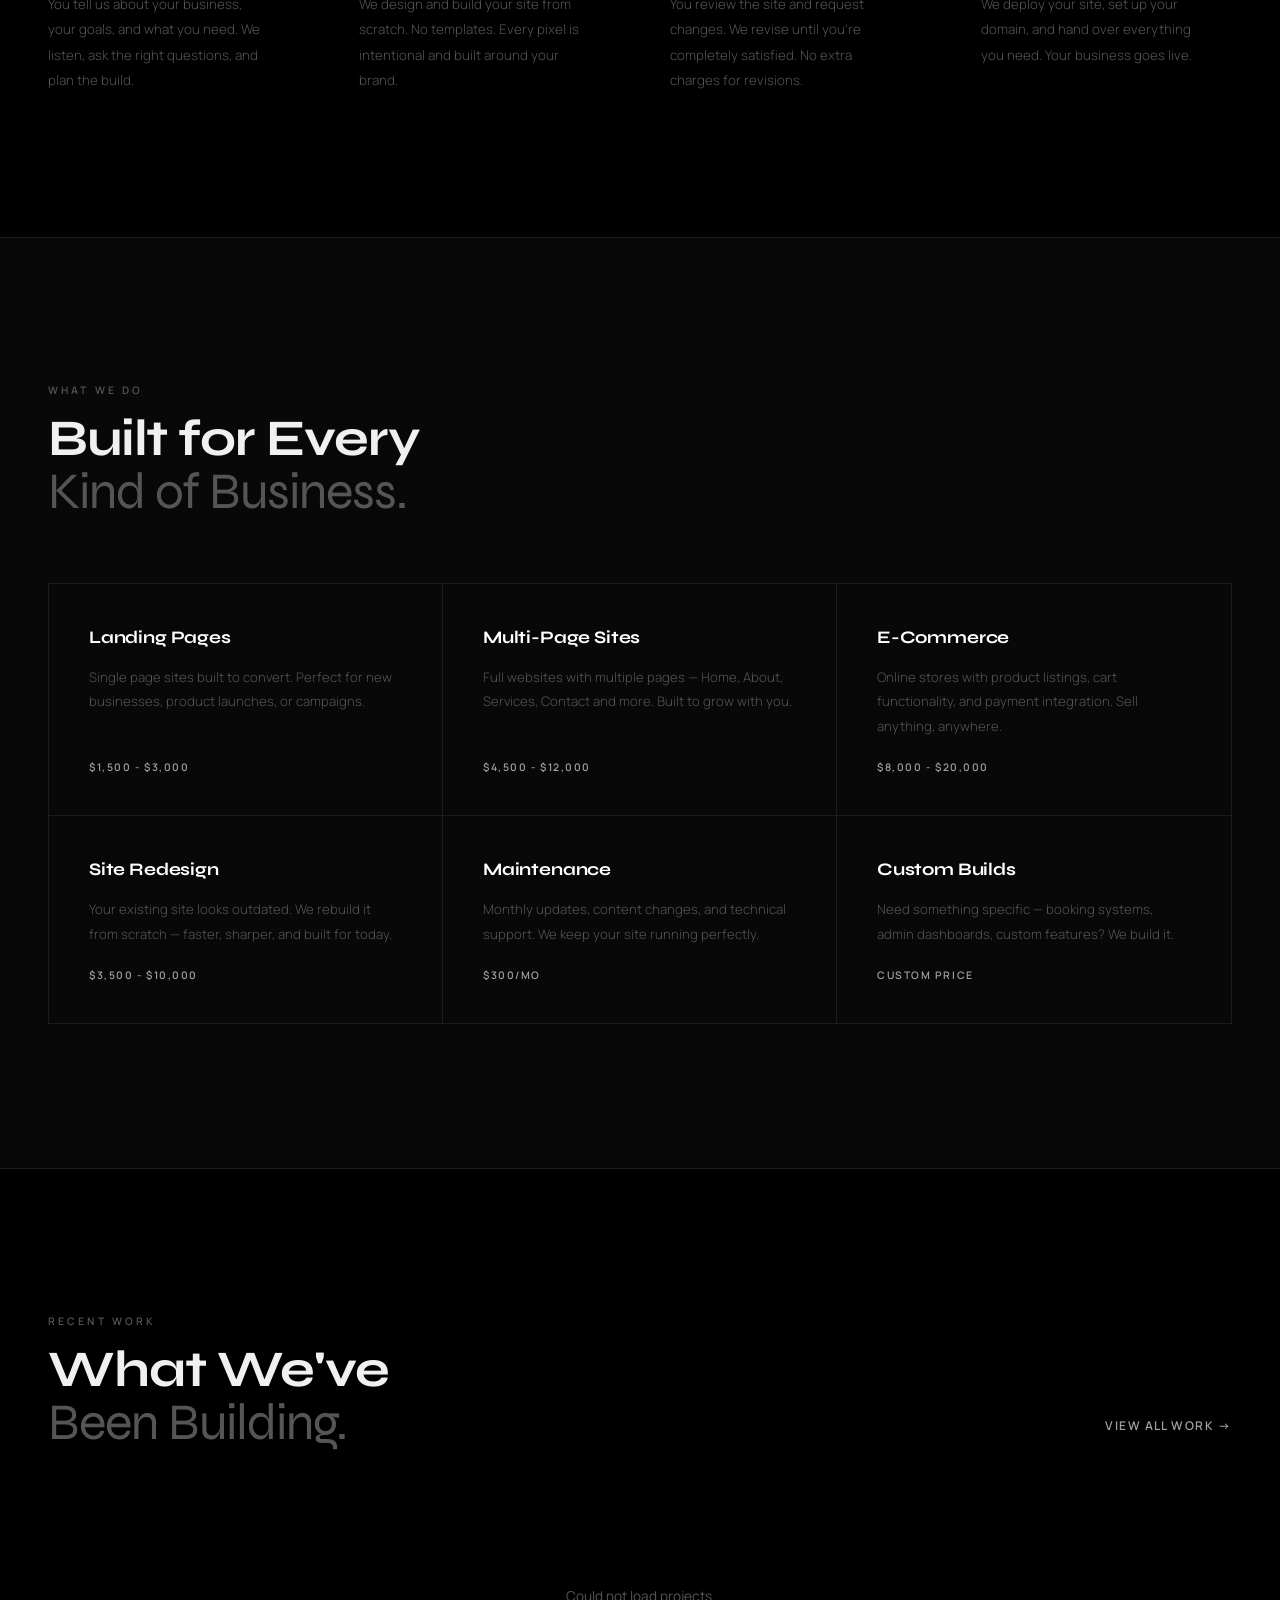
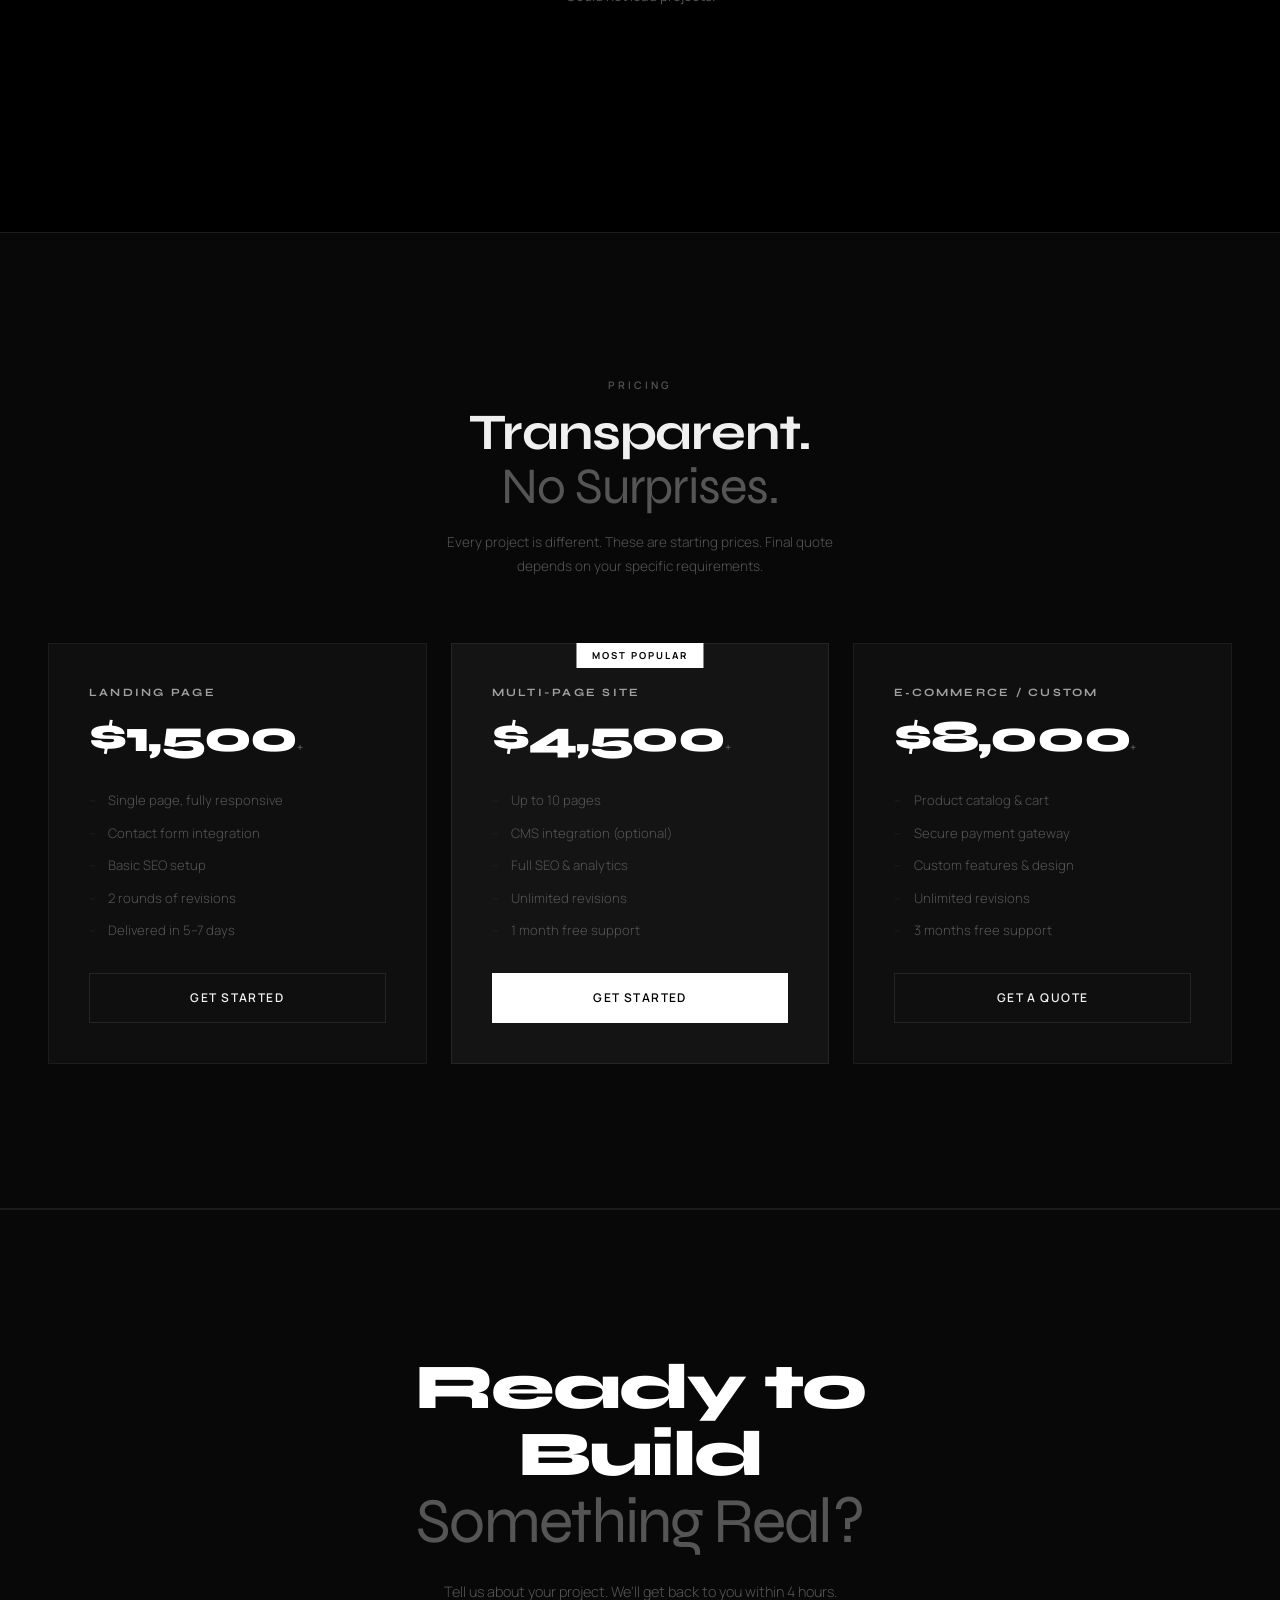
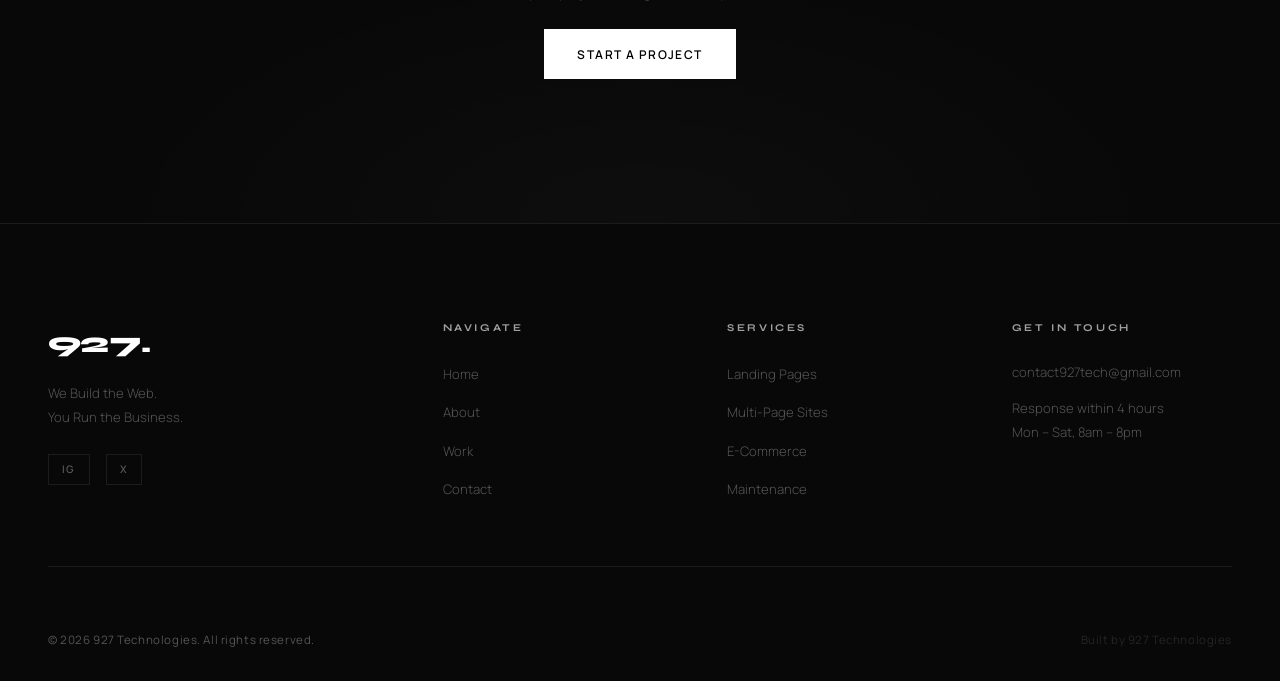
==== commit ba5ae00a: "modified blah blah blah" ====
--- a/index.html
+++ b/index.html
@@ -27,7 +27,7 @@
 </head>
 <body>
 
-  <!-- NAVBAR (unchanged) -->
+  <!-- NAVBAR -->
   <nav class="navbar" id="navbar">
     <a href="index.html" class="navbar-logo">927<span class="logo-dot">.</span></a>
     <ul class="navbar-links" id="navLinks">
@@ -40,7 +40,7 @@
     <button class="burger" id="burger" aria-label="Toggle menu"><span></span><span></span><span></span></button>
   </nav>
 
-  <!-- HERO (unchanged) -->
+  <!-- HERO -->
   <section class="hero" id="hero">
     <div class="hero-bg"><div class="hero-grid"></div></div>
     <div class="hero-content">
@@ -66,7 +66,7 @@
     </div>
   </section>
 
-  <!-- PROCESS (unchanged) -->
+  <!-- PROCESS -->
   <section class="process" id="process">
     <div class="process-inner">
       <div class="process-header"><p class="eyebrow">How It Works</p><h2 class="section-title">Simple Process.<br /><em>Serious Results.</em></h2></div>
@@ -82,7 +82,7 @@
     </div>
   </section>
 
-  <!-- SERVICES (unchanged) -->
+  <!-- SERVICES -->
   <section class="services" id="services">
     <div class="services-inner">
       <div class="services-header"><p class="eyebrow">What We Do</p><h2 class="section-title">Built for Every<br /><em>Kind of Business.</em></h2></div>
@@ -97,7 +97,7 @@
     </div>
   </section>
 
-  <!-- PORTFOLIO PREVIEW (unchanged) -->
+  <!-- PORTFOLIO PREVIEW -->
   <section class="portfolio-preview" id="work">
     <div class="portfolio-preview-inner">
       <div class="portfolio-preview-header"><div><p class="eyebrow">Recent Work</p><h2 class="section-title">What We've<br /><em>Been Building.</em></h2></div><a href="work.html" class="btn btn-ghost">View All Work →</a></div>
@@ -105,7 +105,7 @@
     </div>
   </section>
 
-  <!-- PRICING CARDS (MODIFIED to match services prices) -->
+  <!-- PRICING CARDS -->
   <section class="pricing" id="pricing">
     <div class="pricing-inner">
       <div class="pricing-header">
@@ -140,20 +140,7 @@
     </div>
   </section>
 
-  <!-- TESTIMONIALS (unchanged) -->
-  <section class="testimonials" id="testimonials">
-    <div class="testimonials-inner">
-      <p class="eyebrow">Testimonials</p>
-      <h2 class="section-title">What Clients<br /><em>Say About Us.</em></h2>
-      <div class="testimonials-grid">
-        <div class="testimonial-card"><div class="testimonial-stars">★★★★★</div><p class="testimonial-body">"927 Technologies built our restaurant site in under 48 hours. The design was exactly what we wanted and bookings have gone up since launch. Highly recommend."</p><div class="testimonial-author"><div class="testimonial-avatar">MO</div><div><strong>Marcus O.</strong><span>Owner, Ember Kitchen</span></div></div></div>
-        <div class="testimonial-card testimonial-card-featured"><div class="testimonial-stars">★★★★★</div><p class="testimonial-body">"Professional, fast and the quality is outstanding. Our new site looks better than brands ten times our size. Worth every penny and more."</p><div class="testimonial-author"><div class="testimonial-avatar">SA</div><div><strong>Sophie A.</strong><span>Founder, Luxe & Thread</span></div></div></div>
-        <div class="testimonial-card"><div class="testimonial-stars">★★★★★</div><p class="testimonial-body">"The attention to detail is incredible. Our gaming store site gets compliments from customers constantly. Already planning phase two with 927 Tech."</p><div class="testimonial-author"><div class="testimonial-avatar">JK</div><div><strong>Jay K.</strong><span>CEO, NeonVault</span></div></div></div>
-      </div>
-    </div>
-  </section>
-
-  <!-- CTA BANNER (unchanged) -->
+  <!-- CTA BANNER -->
   <section class="cta-banner">
     <div class="cta-banner-inner">
       <h2 class="cta-title">Ready to Build<br /><em>Something Real?</em></h2>
@@ -163,7 +150,7 @@
     <div class="cta-banner-bg"></div>
   </section>
 
-  <!-- FOOTER (unchanged) -->
+  <!-- FOOTER -->
   <footer class="footer">
     <div class="footer-top">
       <div class="footer-brand"><a href="index.html" class="footer-logo">927<span>.</span></a><p class="footer-tagline">We Build the Web.<br />You Run the Business.</p><div class="footer-socials"><a href="https://instagram.com/927tech" target="_blank" aria-label="Instagram">IG</a><a href="https://x.com/927tech" target="_blank" aria-label="X">X</a></div></div>
--- a/modal.css
+++ b/modal.css
@@ -1,12 +1,8 @@
-/* ============================================
-   927 TECHNOLOGIES — MODAL STYLES
-   modal.css — project viewer modal
-   Used on: index.html, work.html
-   ============================================ */
+/* modal.css — project viewer modal
+Used on: index.html, work.html */
+  
 
-/* ============================================
-   OVERLAY
-   ============================================ */
+/* OVERLAY */
 .modal-overlay {
   position: fixed;
   inset: 0;
@@ -28,9 +24,7 @@
   pointer-events: all;
 }
 
-/* ============================================
-   MODAL
-   ============================================ */
+/* MODAL */
 .modal {
   width: 100%;
   max-width: 1100px;
--- a/index.css
+++ b/index.css
@@ -1,7 +1,5 @@
-/* ============================================
-   927 TECHNOLOGIES — HOMEPAGE STYLES
-   index.css — homepage only
-   ============================================ */
+/* HOMEPAGE ONLY */
+
 .hero {
   min-height: 100vh;
   display: flex;
@@ -151,81 +149,7 @@
   color: var(--muted);
 }
 
-/* Scroll indicator */
-.hero-scroll {
-  position: absolute;
-  bottom: 2.5rem;
-  right: 3rem;
-  display: flex;
-  flex-direction: column;
-  align-items: center;
-  gap: 0.8rem;
-  z-index: 1;
-}
-
-.hero-scroll span {
-  font-size: 0.6rem;
-  letter-spacing: 0.25em;
-  text-transform: uppercase;
-  color: var(--muted);
-  writing-mode: vertical-rl;
-}
-
-.hero-scroll-line {
-  width: 1px;
-  height: 50px;
-  background: linear-gradient(to bottom, var(--border), transparent);
-  animation: scrollLine 2s ease infinite;
-}
-
-@keyframes scrollLine {
-  0%   { transform: scaleY(0); transform-origin: top; }
-  50%  { transform: scaleY(1); transform-origin: top; }
-  51%  { transform: scaleY(1); transform-origin: bottom; }
-  100% { transform: scaleY(0); transform-origin: bottom; }
-}
-
-/* ============================================
-   MARQUEE STRIP
-   ============================================ */
-.marquee-strip {
-  border-top: 1px solid var(--border);
-  border-bottom: 1px solid var(--border);
-  overflow: hidden;
-  padding: 1rem 0;
-  background: var(--bg-alt);
-}
-
-.marquee-track {
-  display: flex;
-  gap: 2rem;
-  align-items: center;
-  width: max-content;
-  animation: marquee 28s linear infinite;
-}
-
-.marquee-track span {
-  font-size: 0.7rem;
-  letter-spacing: 0.2em;
-  text-transform: uppercase;
-  color: var(--muted);
-  white-space: nowrap;
-  font-weight: 500;
-}
-
-.marquee-dot {
-  color: var(--border-light) !important;
-  font-size: 0.4rem !important;
-}
-
-@keyframes marquee {
-  from { transform: translateX(0); }
-  to   { transform: translateX(-50%); }
-}
-
-/* ============================================
-   PROCESS
-   ============================================ */
+/* PROCESS */
 .process {
   padding: 9rem 3rem;
   background: var(--bg);
@@ -293,9 +217,7 @@
   margin-top: 18px;
 }
 
-/* ============================================
-   SERVICES
-   ============================================ */
+/* SERVICES */
 .services {
   padding: 9rem 3rem;
   background: var(--bg-alt);
@@ -370,9 +292,7 @@
   margin-top: 0.5rem;
 }
 
-/* ============================================
-   PORTFOLIO PREVIEW
-   ============================================ */
+/* PORTFOLIO REVIEW */
 .portfolio-preview {
   padding: 9rem 3rem;
   background: var(--bg);
@@ -520,9 +440,7 @@
   font-size: 0.85rem;
 }
 
-/* ============================================
-   PRICING
-   ============================================ */
+/* PRICING */
 .pricing {
   padding: 9rem 3rem;
   background: var(--bg-alt);
@@ -650,98 +568,7 @@
   color: var(--border-light);
 }
 
-/* ============================================
-   TESTIMONIALS
-   ============================================ */
-.testimonials {
-  padding: 9rem 3rem;
-  background: var(--bg);
-}
-
-.testimonials-inner {
-  max-width: var(--max-width);
-  margin: 0 auto;
-}
-
-.testimonials-inner .eyebrow { margin-bottom: 0.8rem; }
-.testimonials-inner .section-title { margin-bottom: 4rem; }
-
-.testimonials-grid {
-  display: grid;
-  grid-template-columns: repeat(3, 1fr);
-  gap: 1.5rem;
-  align-items: start;
-}
-
-.testimonial-card {
-  background: var(--surface);
-  border: 1px solid var(--border);
-  padding: 2.2rem;
-  display: flex;
-  flex-direction: column;
-  gap: 1.5rem;
-}
-
-.testimonial-card-featured {
-  background: var(--surface-alt);
-  border-color: var(--border-light);
-  transform: translateY(-8px);
-}
-
-.testimonial-stars {
-  font-size: 0.7rem;
-  color: var(--white);
-  letter-spacing: 0.1em;
-}
-
-.testimonial-body {
-  font-size: 0.88rem;
-  color: var(--text-dim);
-  line-height: 1.95;
-  font-weight: 300;
-  font-style: italic;
-  flex: 1;
-}
-
-.testimonial-author {
-  display: flex;
-  align-items: center;
-  gap: 1rem;
-  padding-top: 1.2rem;
-  border-top: 1px solid var(--border);
-}
-
-.testimonial-avatar {
-  width: 36px;
-  height: 36px;
-  background: var(--surface-alt);
-  border: 1px solid var(--border-light);
-  display: flex;
-  align-items: center;
-  justify-content: center;
-  font-size: 0.6rem;
-  font-weight: 700;
-  color: var(--text-dim);
-  letter-spacing: 0.05em;
-  flex-shrink: 0;
-}
-
-.testimonial-author strong {
-  display: block;
-  font-size: 0.82rem;
-  font-weight: 600;
-  color: var(--white);
-  font-family: var(--font-display);
-}
-
-.testimonial-author span {
-  font-size: 0.7rem;
-  color: var(--muted);
-}
-
-/* ============================================
-   CTA BANNER
-   ============================================ */
+/* CTA BANNER */
 .cta-banner {
   padding: 9rem 3rem;
   background: var(--bg-alt);
@@ -792,9 +619,7 @@
   pointer-events: none;
 }
 
-/* ============================================
-   RESPONSIVE — TABLET
-   ============================================ */
+/* RESPONSIVENESS - TABLET */
 @media (max-width: 1024px) {
   .hero           { padding: calc(var(--navbar-h) + 3rem) 2rem 5rem; }
   .process        { padding: 7rem 2rem; }
@@ -818,9 +643,7 @@
   .testimonial-card-featured { transform: none; }
 }
 
-/* ============================================
-   RESPONSIVE — MOBILE
-   ============================================ */
+/* RESPONSIVENESS - MOBILE */
 @media (max-width: 768px) {
   .hero           { padding: calc(var(--navbar-h) + 2rem) 1.5rem 4rem; }
 
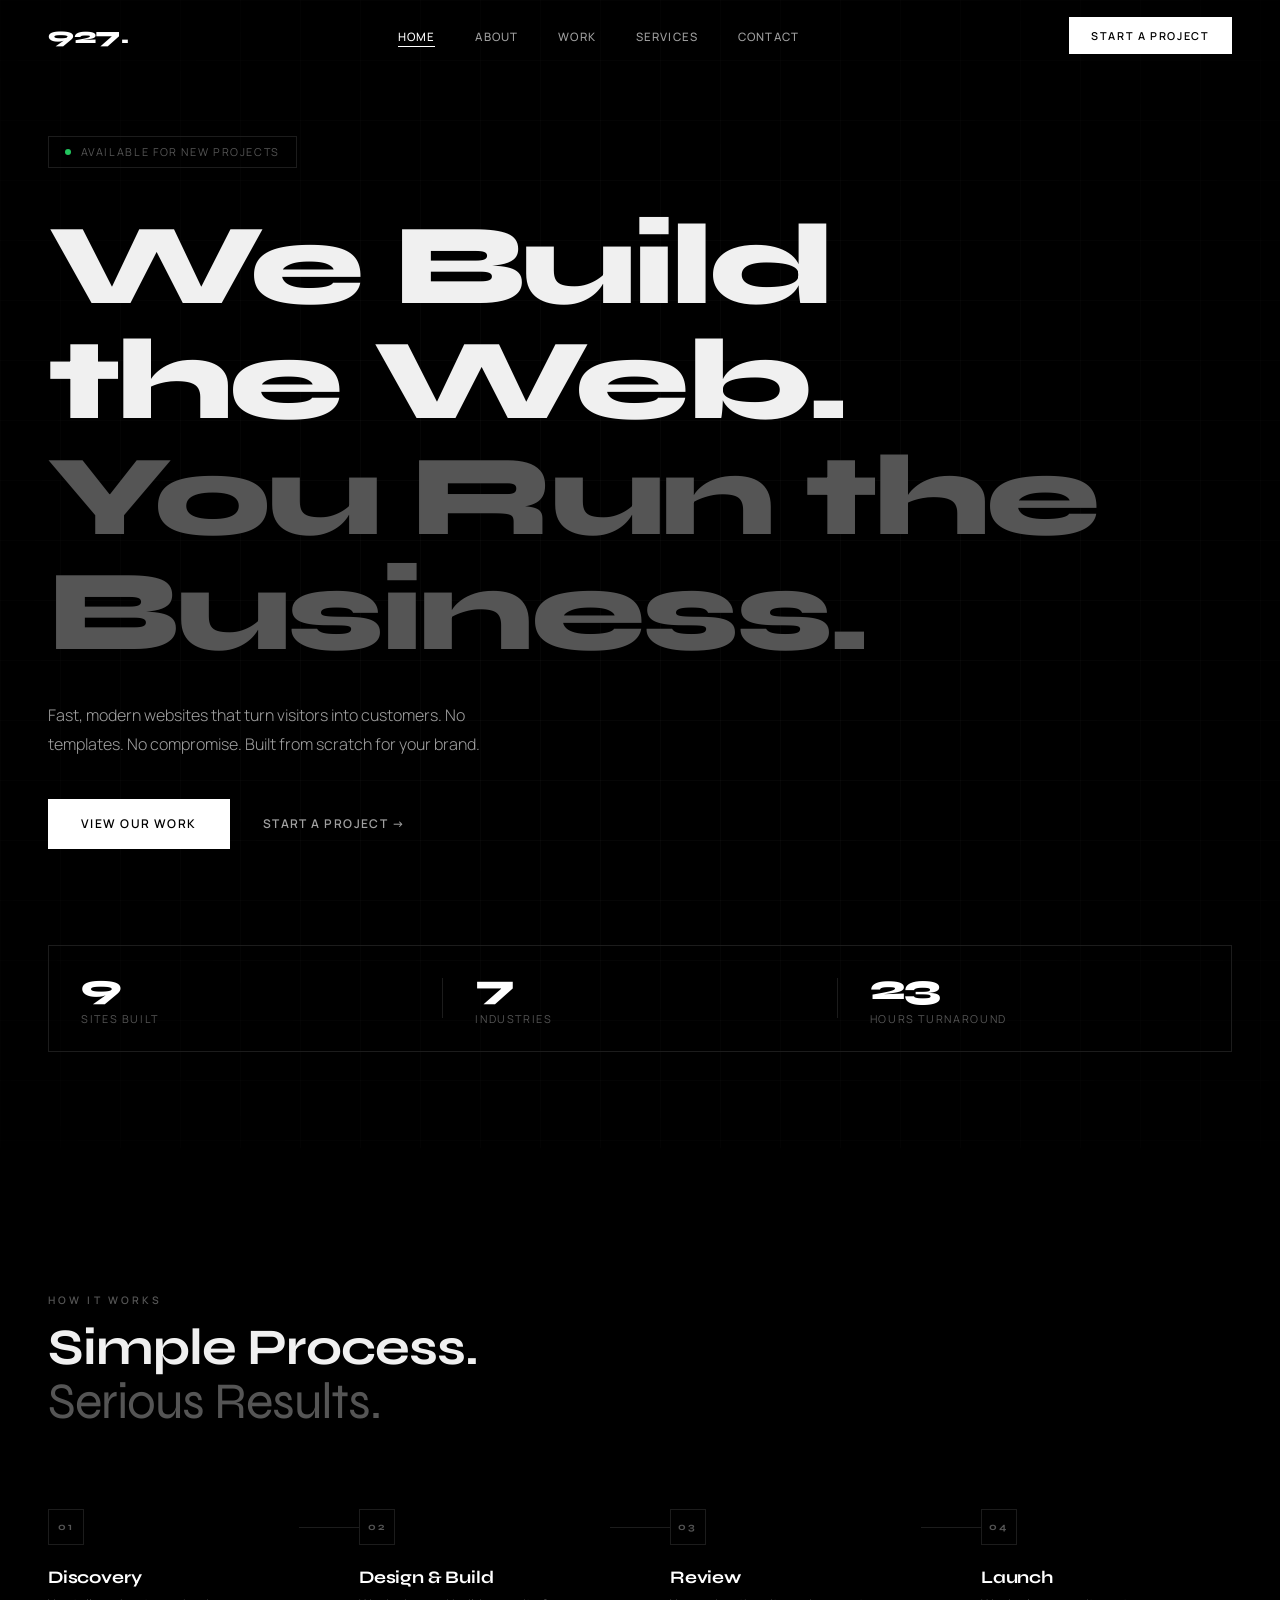
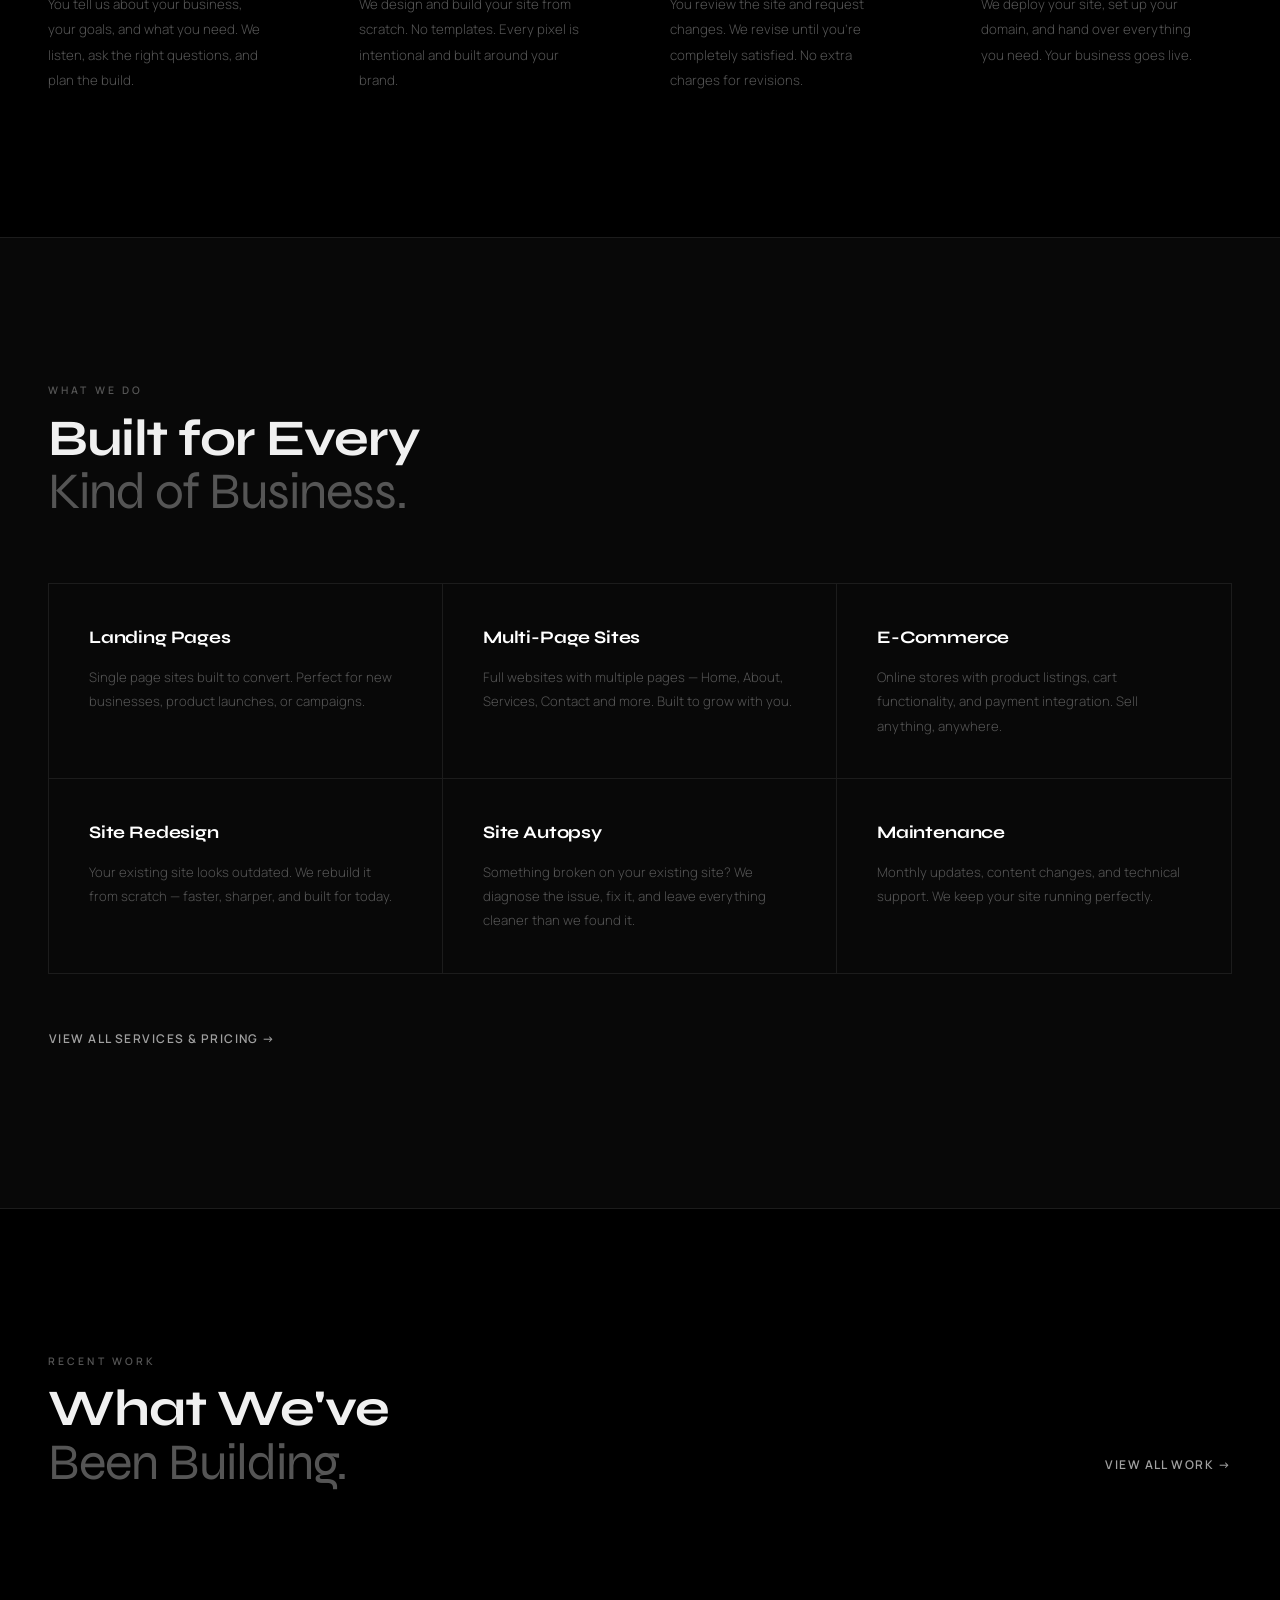
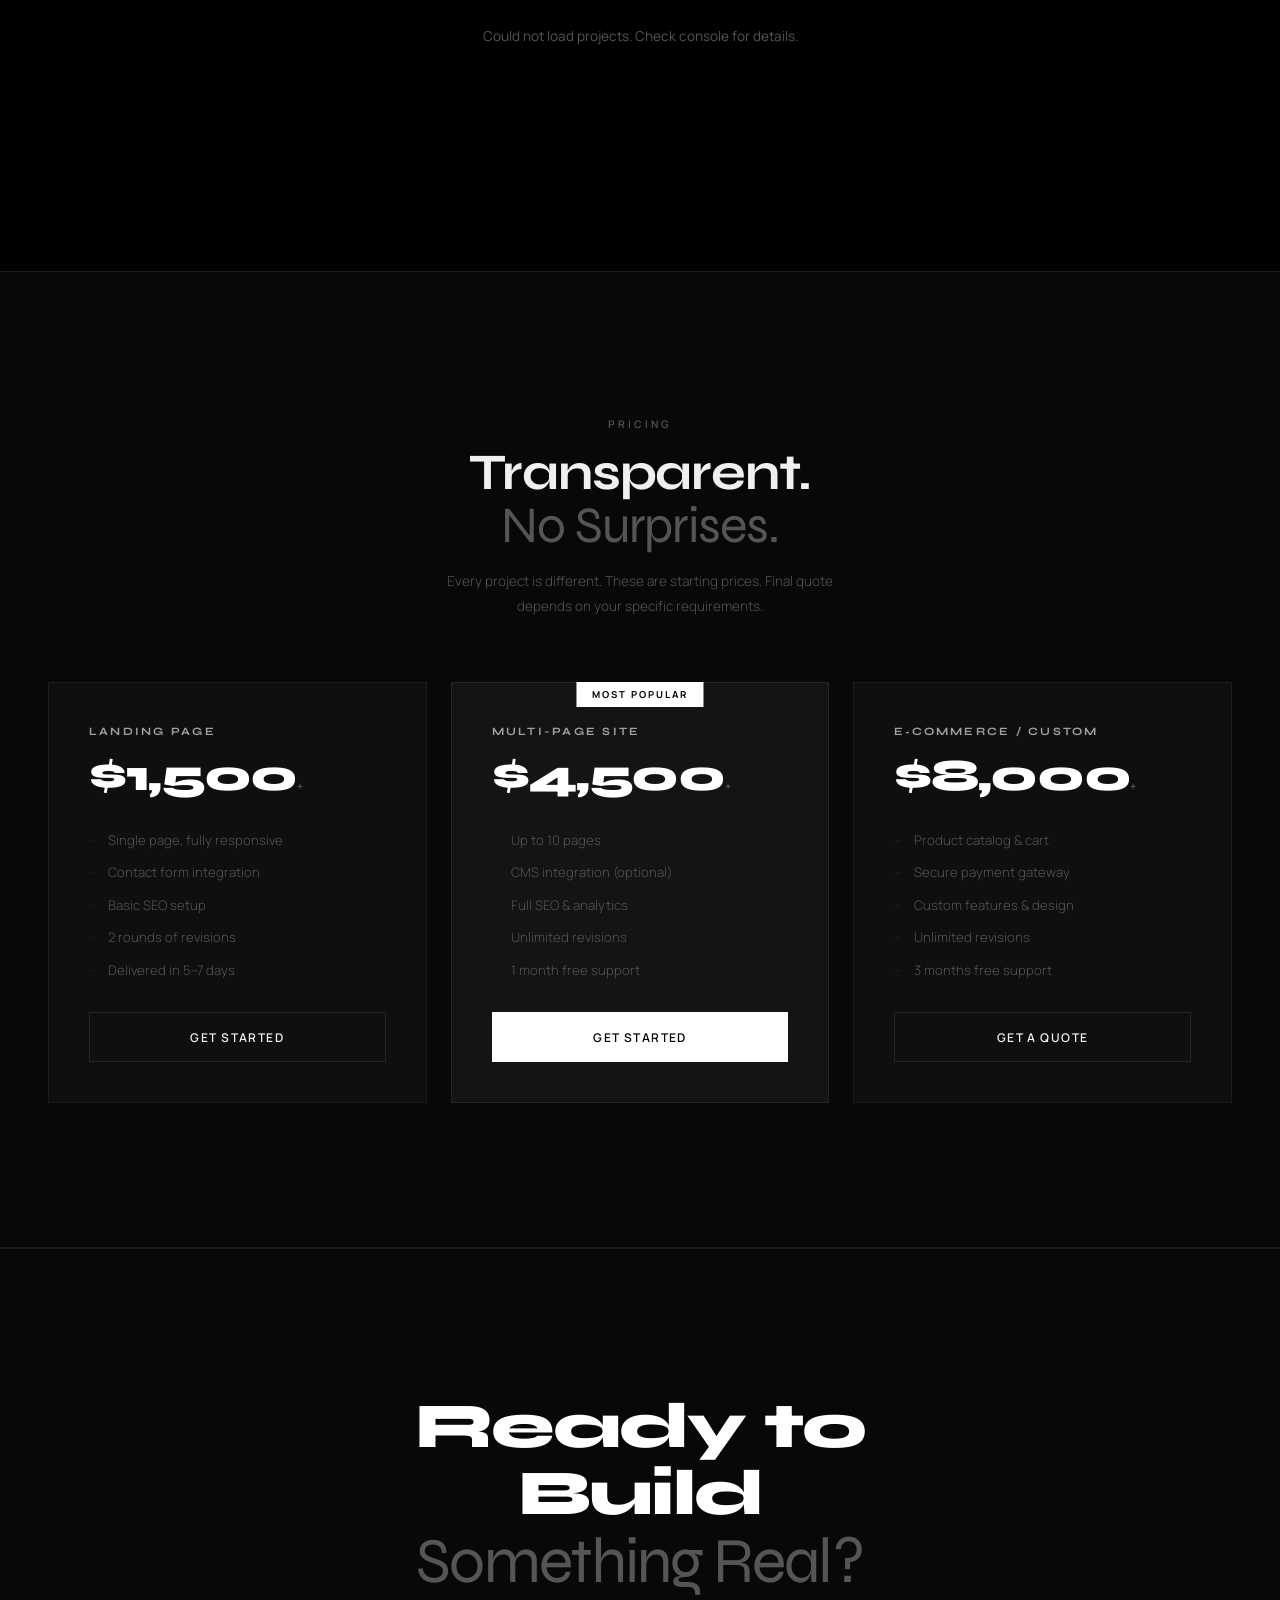
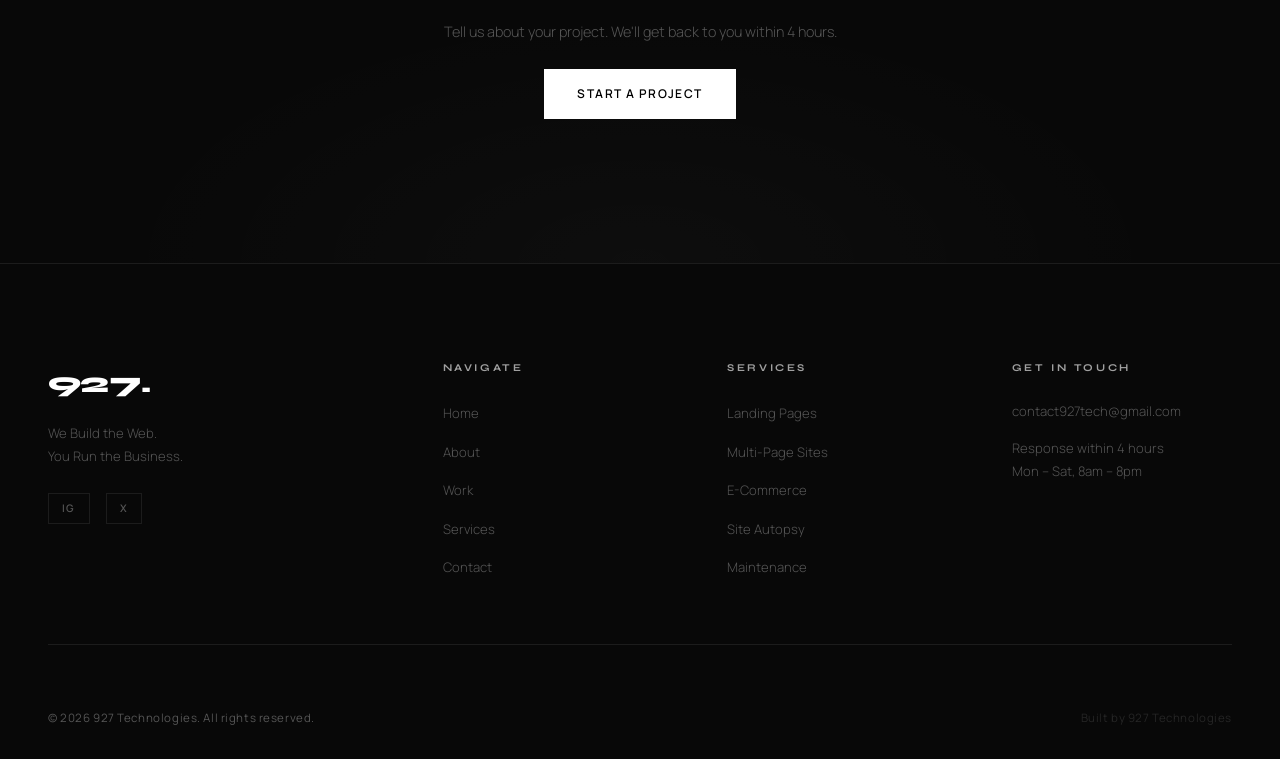
==== commit c6ad12fd: "modified some features" ====
--- a/index.html
+++ b/index.html
@@ -4,23 +4,34 @@
   <meta charset="UTF-8" />
   <meta name="viewport" content="width=device-width, initial-scale=1.0" />
   <title>927 Technologies — We Build the Web. You Run the Business.</title>
-  
+
+  <!-- SEO -->
   <meta name="description" content="927 Technologies builds fast, modern websites for businesses that want to stand out. Landing pages, multi-page sites, and custom web solutions." />
-  <meta name="keywords" content="web design, web development, landing page, frontend developer, freelance web designer, cheap web designer" />
+  <meta name="keywords" content="web design, web development, landing page, frontend developer, freelance web designer, custom website, affordable web design, web agency, web design agency, near me" />
   <meta name="author" content="927 Technologies" />
   <link rel="canonical" href="https://927tech.netlify.app/" />
+
+  <!-- Open Graph -->
   <meta property="og:title" content="927 Technologies — We Build the Web. You Run the Business." />
   <meta property="og:description" content="Fast, modern websites for businesses that want to stand out." />
   <meta property="og:url" content="https://927tech.netlify.app/" />
   <meta property="og:type" content="website" />
+
+  <!-- Twitter -->
   <meta name="twitter:card" content="summary_large_image" />
   <meta name="twitter:title" content="927 Technologies" />
   <meta name="twitter:description" content="We Build the Web. You Run the Business." />
+
+  <!-- Fonts -->
   <link rel="preconnect" href="https://fonts.googleapis.com" />
   <link rel="preconnect" href="https://fonts.gstatic.com" crossorigin />
   <link href="https://fonts.googleapis.com/css2?family=Syne:wght@400;500;600;700;800&family=Manrope:wght@300;400;500;600&display=swap" rel="stylesheet" />
+
+  <!-- Favicons -->
   <link rel="icon" type="image/svg+xml" href="favicon.svg" />
   <link rel="shortcut icon" href="favicon.svg" />
+
+  <!-- Stylesheets -->
   <link rel="stylesheet" href="927.css" />
   <link rel="stylesheet" href="modal.css" />
   <link rel="stylesheet" href="index.css" />
@@ -34,6 +45,7 @@
       <li><a href="index.html">Home</a></li>
       <li><a href="about.html">About</a></li>
       <li><a href="work.html">Work</a></li>
+      <li><a href="services.html">Services</a></li>
       <li><a href="contact.html">Contact</a></li>
     </ul>
     <a href="contact.html" class="navbar-cta">Start a Project</a>
@@ -85,14 +97,20 @@
   <!-- SERVICES -->
   <section class="services" id="services">
     <div class="services-inner">
-      <div class="services-header"><p class="eyebrow">What We Do</p><h2 class="section-title">Built for Every<br /><em>Kind of Business.</em></h2></div>
+      <div class="services-header">
+        <p class="eyebrow">What We Do</p>
+        <h2 class="section-title">Built for Every<br /><em>Kind of Business.</em></h2>
+      </div>
       <div class="services-grid">
-        <div class="service-card"><h3>Landing Pages</h3><p>Single page sites built to convert. Perfect for new businesses, product launches, or campaigns.</p><span class="service-card-tag">$1,500 - $3,000</span></div>
-        <div class="service-card"><h3>Multi-Page Sites</h3><p>Full websites with multiple pages — Home, About, Services, Contact and more. Built to grow with you.</p><span class="service-card-tag">$4,500 - $12,000</span></div>
-        <div class="service-card"><h3>E-Commerce</h3><p>Online stores with product listings, cart functionality, and payment integration. Sell anything, anywhere.</p><span class="service-card-tag">$8,000 - $20,000</span></div>
-        <div class="service-card"><h3>Site Redesign</h3><p>Your existing site looks outdated. We rebuild it from scratch — faster, sharper, and built for today.</p><span class="service-card-tag">$3,500 - $10,000</span></div>
-        <div class="service-card"><h3>Maintenance</h3><p>Monthly updates, content changes, and technical support. We keep your site running perfectly.</p><span class="service-card-tag">$300/mo</span></div>
-        <div class="service-card"><h3>Custom Builds</h3><p>Need something specific — booking systems, admin dashboards, custom features? We build it.</p><span class="service-card-tag">Custom Price</span></div>
+        <div class="service-card"><h3>Landing Pages</h3><p>Single page sites built to convert. Perfect for new businesses, product launches, or campaigns.</p></div>
+        <div class="service-card"><h3>Multi-Page Sites</h3><p>Full websites with multiple pages — Home, About, Services, Contact and more. Built to grow with you.</p></div>
+        <div class="service-card"><h3>E-Commerce</h3><p>Online stores with product listings, cart functionality, and payment integration. Sell anything, anywhere.</p></div>
+        <div class="service-card"><h3>Site Redesign</h3><p>Your existing site looks outdated. We rebuild it from scratch — faster, sharper, and built for today.</p></div>
+        <div class="service-card"><h3>Site Autopsy</h3><p>Something broken on your existing site? We diagnose the issue, fix it, and leave everything cleaner than we found it.</p></div>
+        <div class="service-card"><h3>Maintenance</h3><p>Monthly updates, content changes, and technical support. We keep your site running perfectly.</p></div>
+      </div>
+      <div style="margin-top:2.5rem;">
+        <a href="services.html" class="btn btn-ghost">View All Services & Pricing →</a>
       </div>
     </div>
   </section>
@@ -154,14 +172,24 @@
   <footer class="footer">
     <div class="footer-top">
       <div class="footer-brand"><a href="index.html" class="footer-logo">927<span>.</span></a><p class="footer-tagline">We Build the Web.<br />You Run the Business.</p><div class="footer-socials"><a href="https://instagram.com/927tech" target="_blank" aria-label="Instagram">IG</a><a href="https://x.com/927tech" target="_blank" aria-label="X">X</a></div></div>
-      <div class="footer-col"><h4>Navigate</h4><ul><li><a href="index.html">Home</a></li><li><a href="about.html">About</a></li><li><a href="work.html">Work</a></li><li><a href="contact.html">Contact</a></li></ul></div>
-      <div class="footer-col"><h4>Services</h4><ul><li><a href="contact.html">Landing Pages</a></li><li><a href="contact.html">Multi-Page Sites</a></li><li><a href="contact.html">E-Commerce</a></li><li><a href="contact.html">Maintenance</a></li></ul></div>
-      <div class="footer-col"><h4>Get in Touch</h4><p>contact927tech@gmail.com</p><p style="margin-top:0.8rem;">Response within 4 hours</p><p>Mon – Sat, 8am – 8pm</p></div>
+      <div class="footer-col"><h4>Navigate</h4><ul><li><a href="index.html">Home</a></li><li><a href="about.html">About</a></li><li><a href="work.html">Work</a></li><li><a href="services.html">Services</a></li><li><a href="contact.html">Contact</a></li></ul></div>
+      <div class="footer-col"><h4>Services</h4><ul><li><a href="services.html#base-services">Landing Pages</a></li><li><a href="services.html#base-services">Multi-Page Sites</a></li><li><a href="services.html#base-services">E-Commerce</a></li><li><a href="services.html#site-autopsy">Site Autopsy</a></li><li><a href="services.html#maintenance">Maintenance</a></li></ul></div>
+      <div class="footer-col"><h4>Get in Touch</h4><p><a href="mailto:contact927tech@gmail.com">contact927tech@gmail.com</a></p><p style="margin-top:0.8rem;">Response within 4 hours</p><p>Mon – Sat, 8am – 8pm</p></div>
     </div>
     <div class="footer-bottom"><p>© 2026 927 Technologies. All rights reserved.</p><p class="footer-bottom-credit">Built by 927 Technologies</p></div>
   </footer>
 
-  <div class="modal-overlay" id="modalOverlay"><div class="modal" id="modal"><div class="modal-bar"><div class="modal-bar-dots"><span></span><span></span><span></span></div><span class="modal-url" id="modalUrl"></span><button class="modal-close" id="modalClose" aria-label="Close">✕</button></div><iframe class="modal-iframe" id="modalIframe" title="Project Preview"></iframe></div></div>
+  <!-- MODAL -->
+  <div class="modal-overlay" id="modalOverlay">
+    <div class="modal" id="modal">
+      <div class="modal-bar">
+        <div class="modal-bar-dots"><span></span><span></span><span></span></div>
+        <span class="modal-url" id="modalUrl"></span>
+        <button class="modal-close" id="modalClose" aria-label="Close">✕</button>
+      </div>
+      <iframe class="modal-iframe" id="modalIframe" title="Project preview" frameborder="0" allowfullscreen></iframe>
+    </div>
+  </div>
 
   <script src="927.js"></script>
   <script src="index.js"></script>
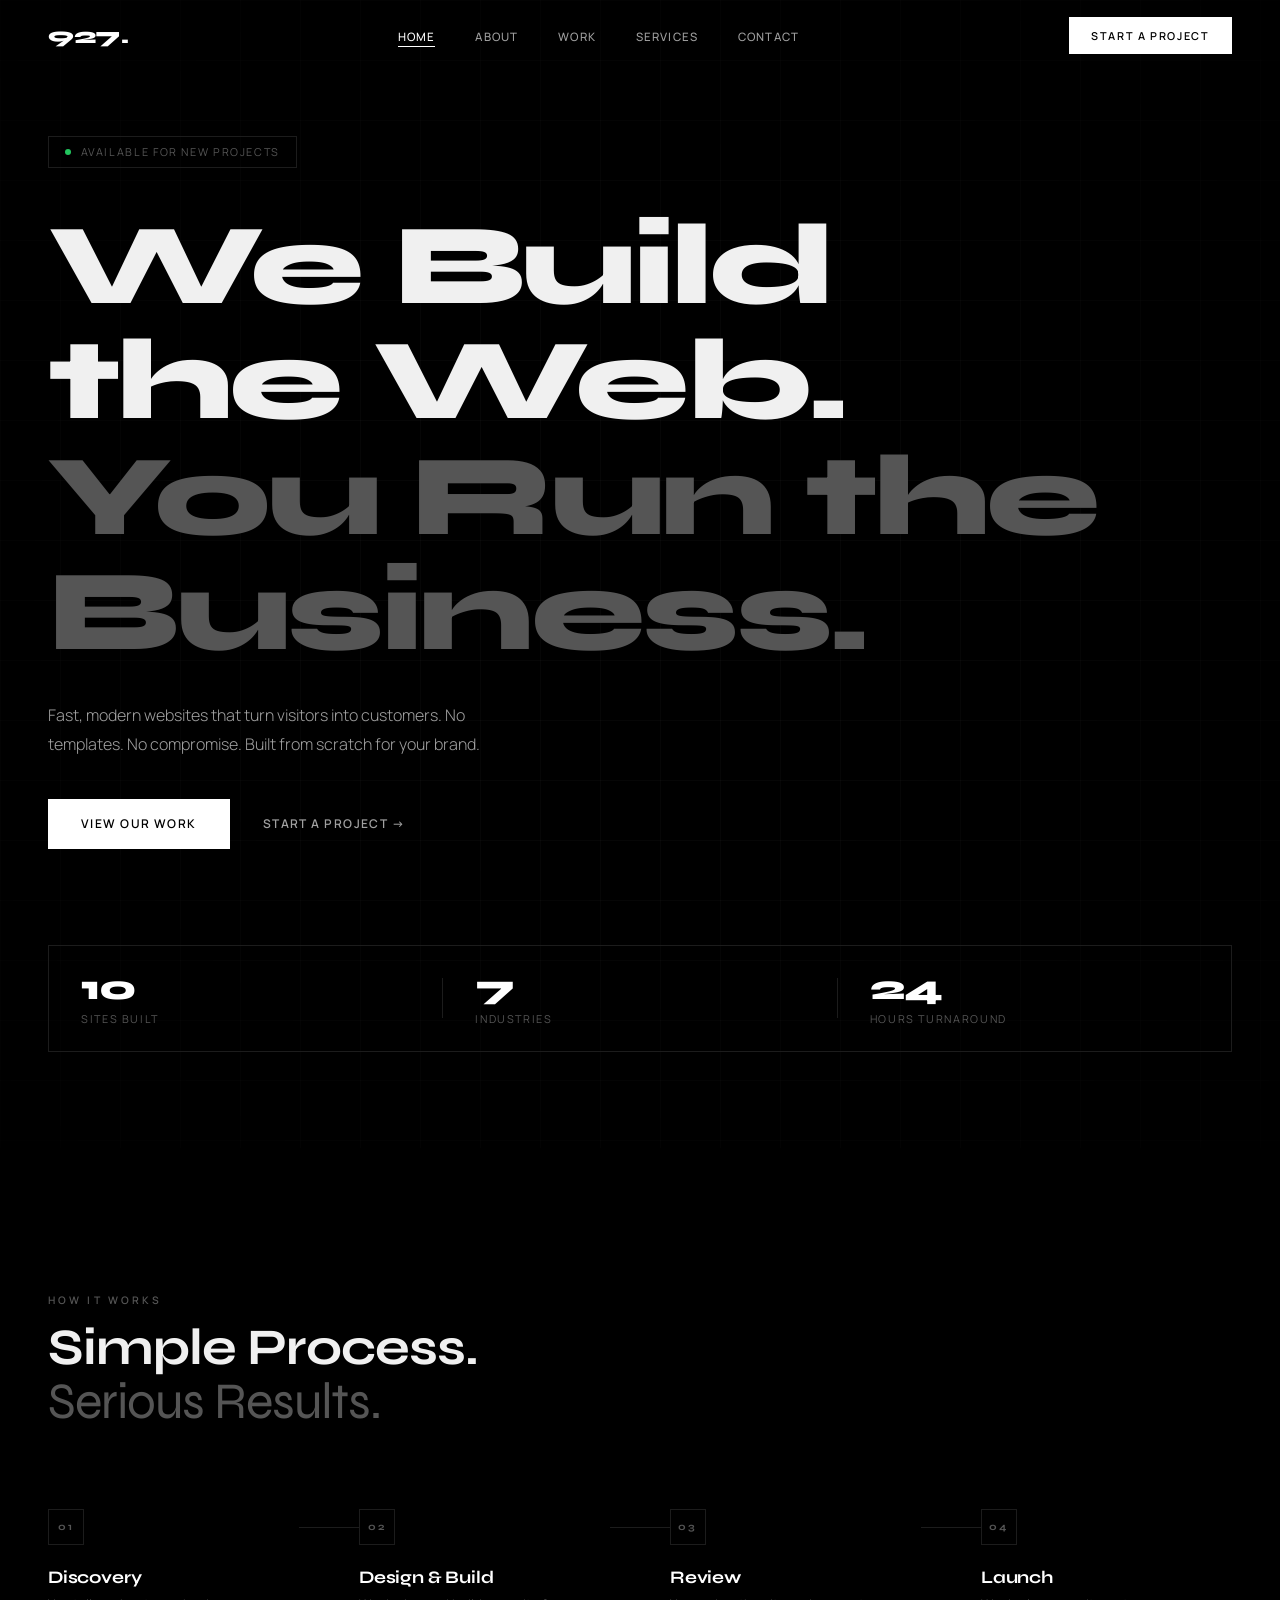
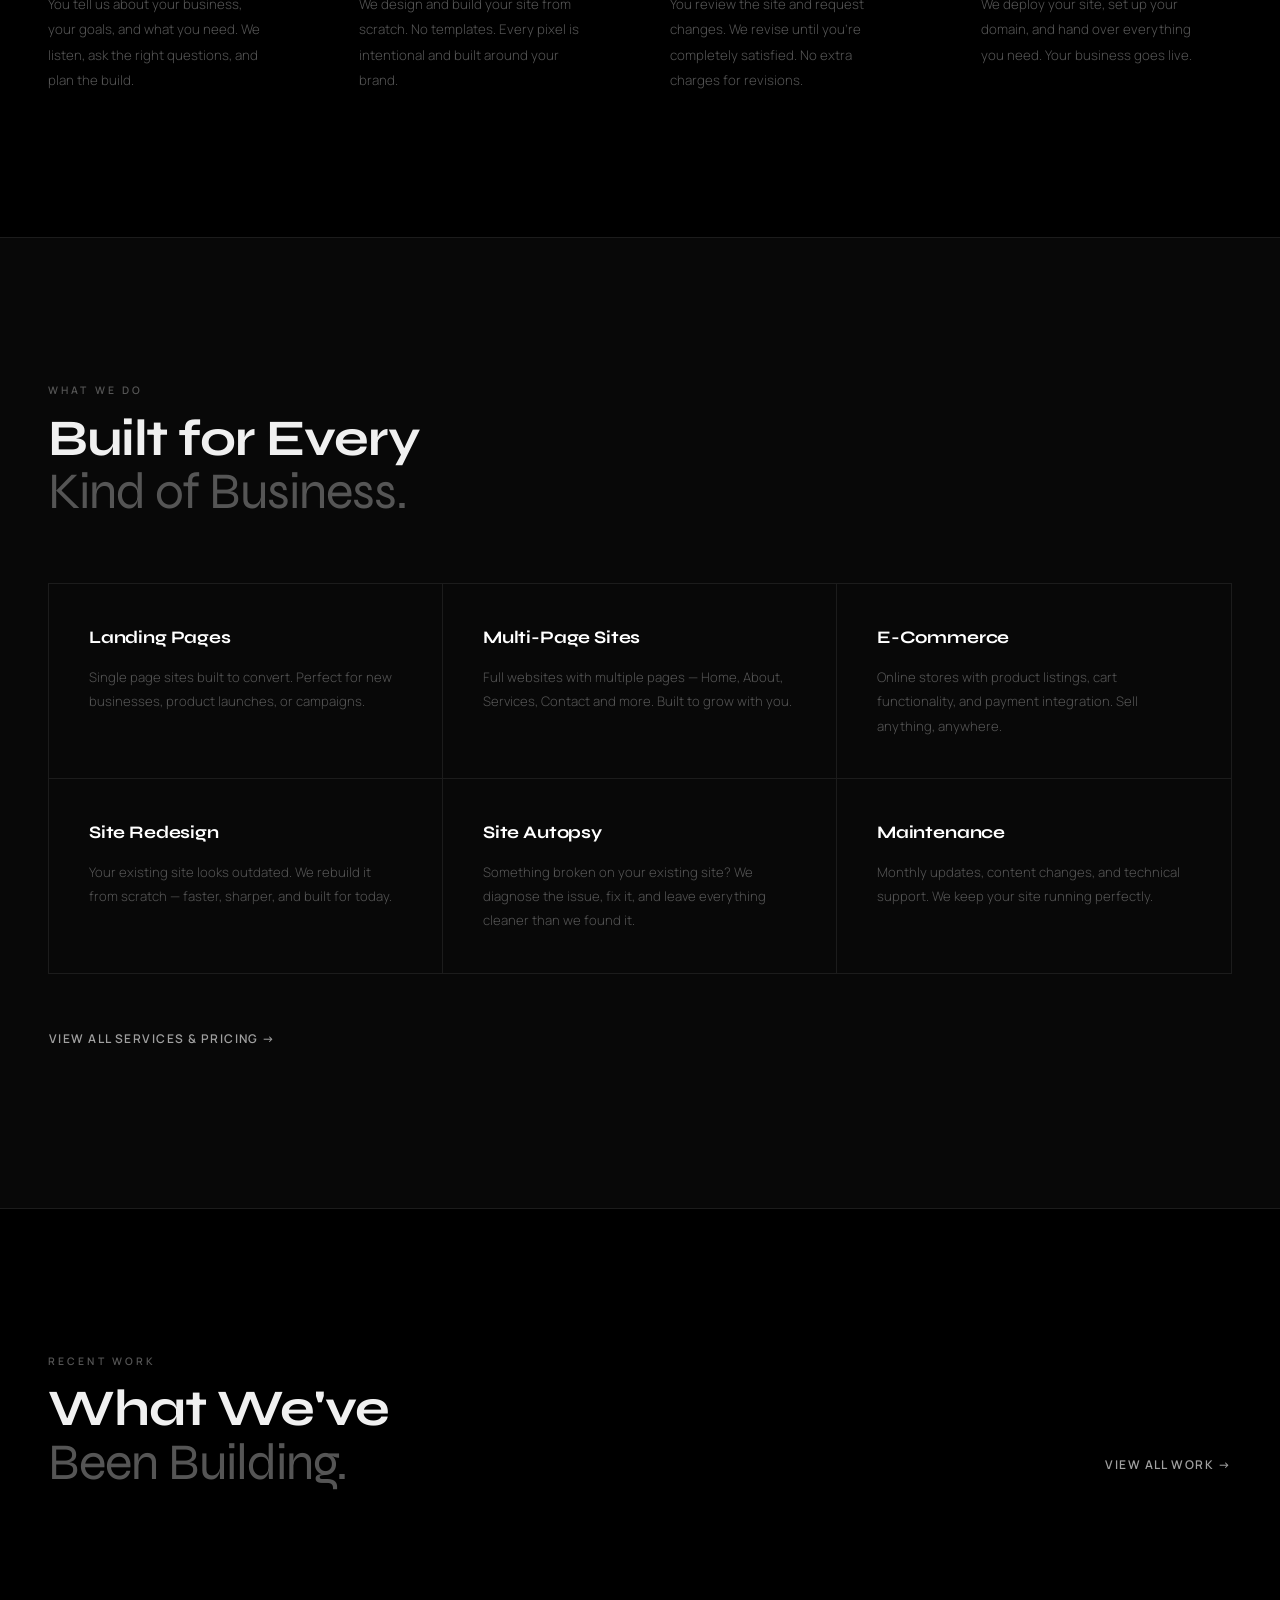
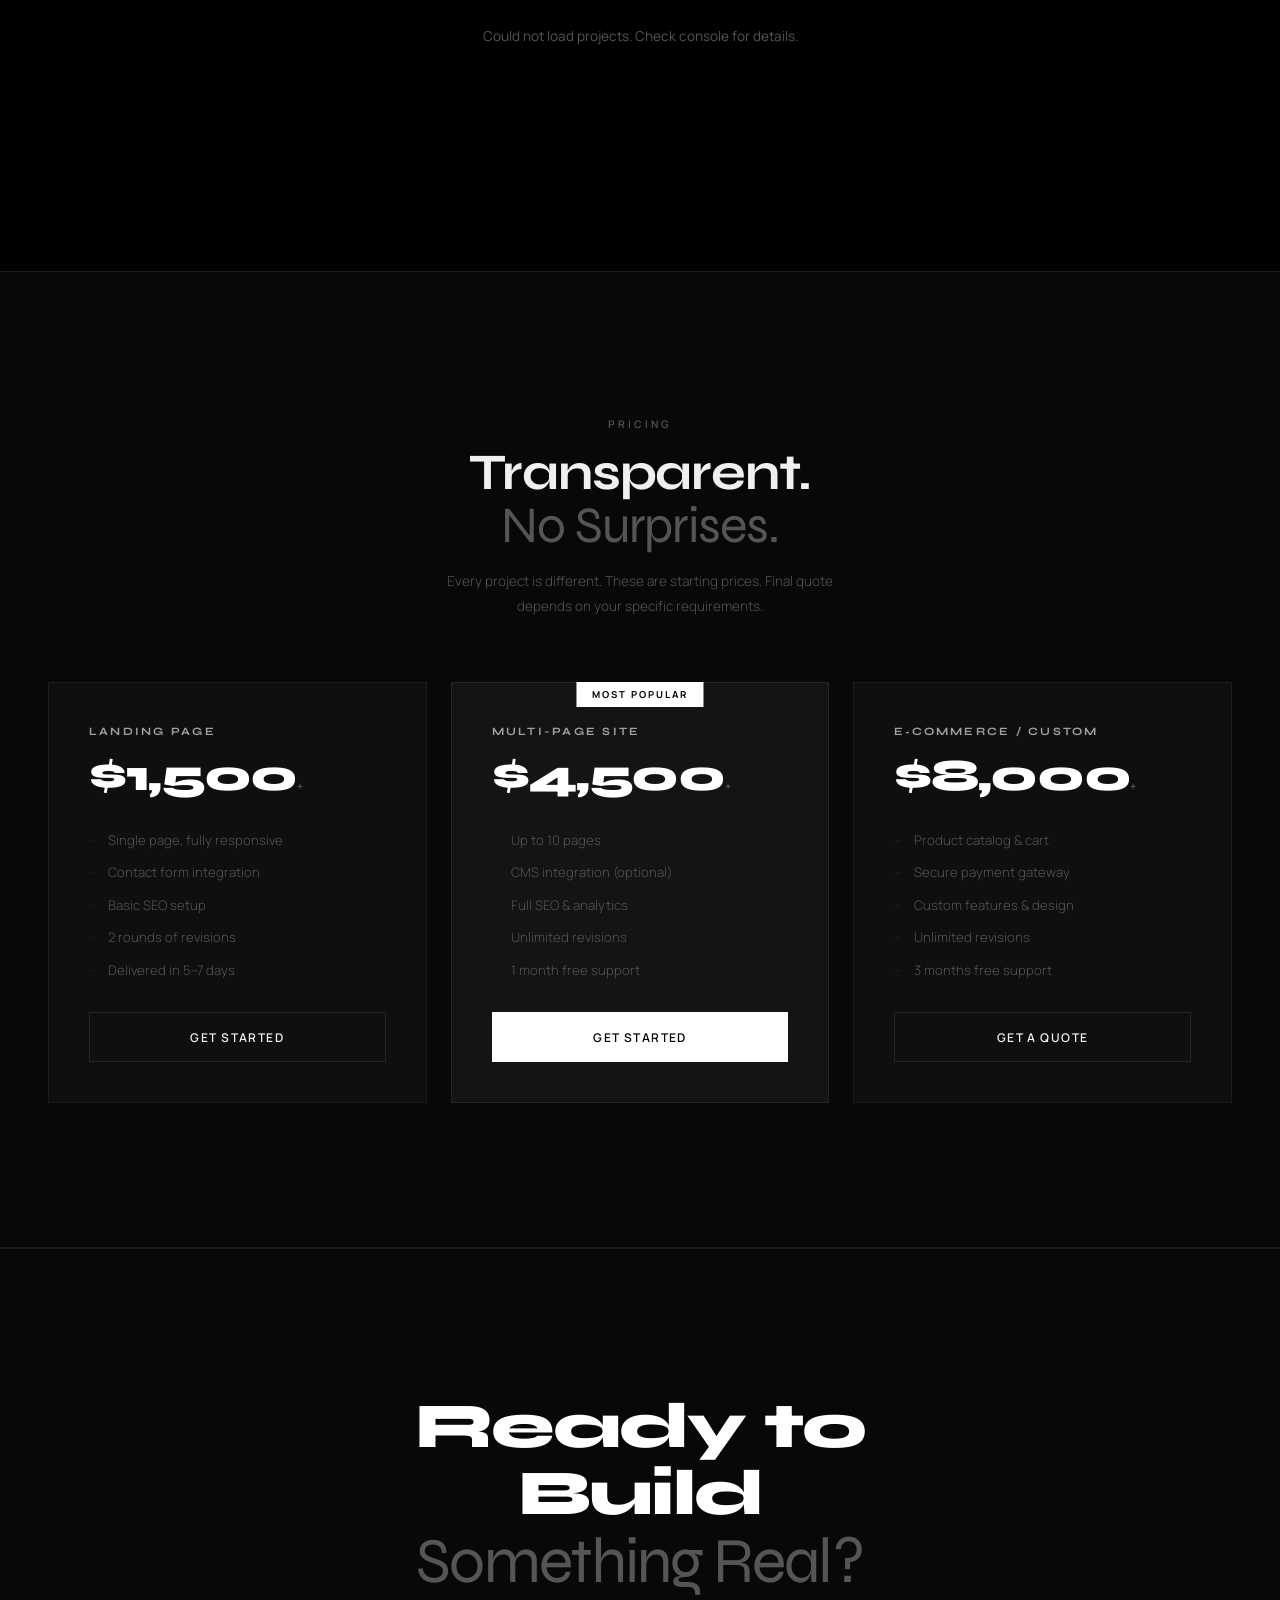
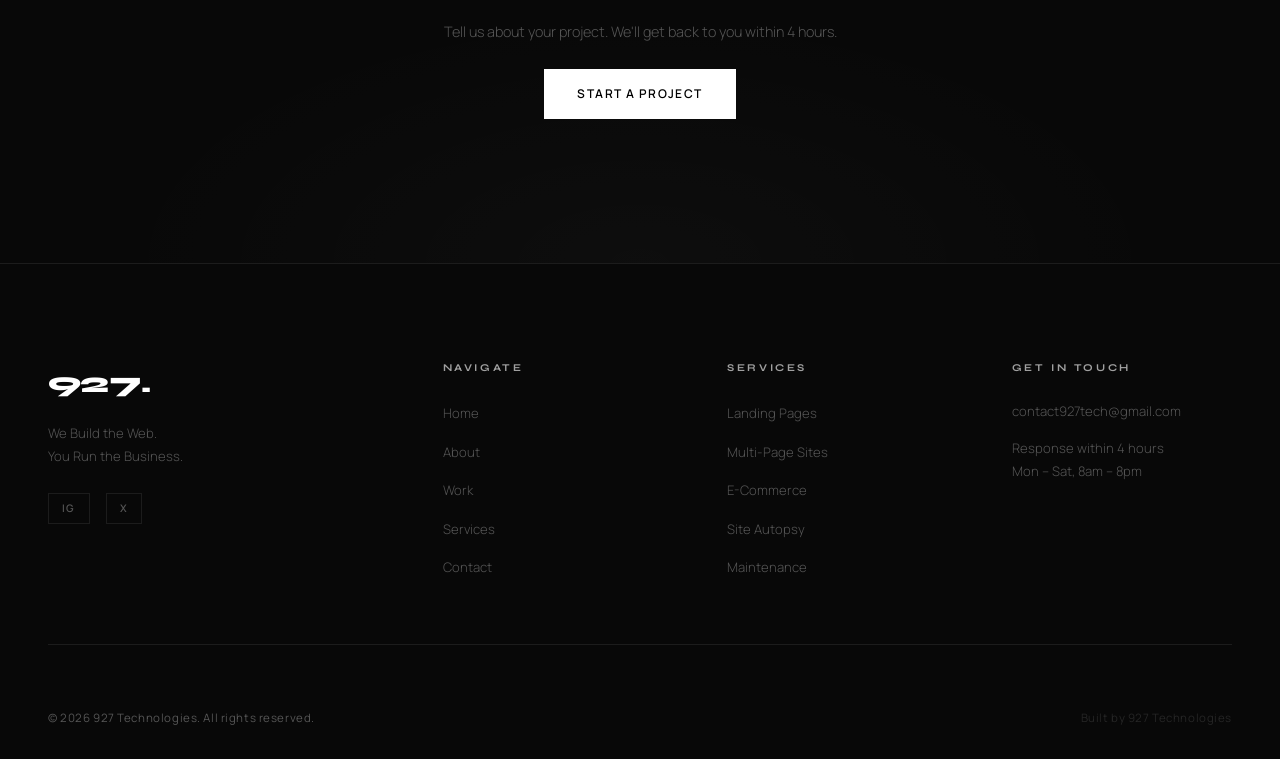
==== commit 25b265cf: "google analytics setup" ====
--- a/index.html
+++ b/index.html
@@ -35,6 +35,16 @@
   <link rel="stylesheet" href="927.css" />
   <link rel="stylesheet" href="modal.css" />
   <link rel="stylesheet" href="index.css" />
+
+  <!-- Google tag (gtag.js) -->
+<script async src="https://www.googletagmanager.com/gtag/js?id=G-HHPNHCK5K3"></script>
+<script>
+  window.dataLayer = window.dataLayer || [];
+  function gtag(){dataLayer.push(arguments);}
+  gtag('js', new Date());
+
+  gtag('config', 'G-HHPNHCK5K3');
+</script>
 </head>
 <body>
 
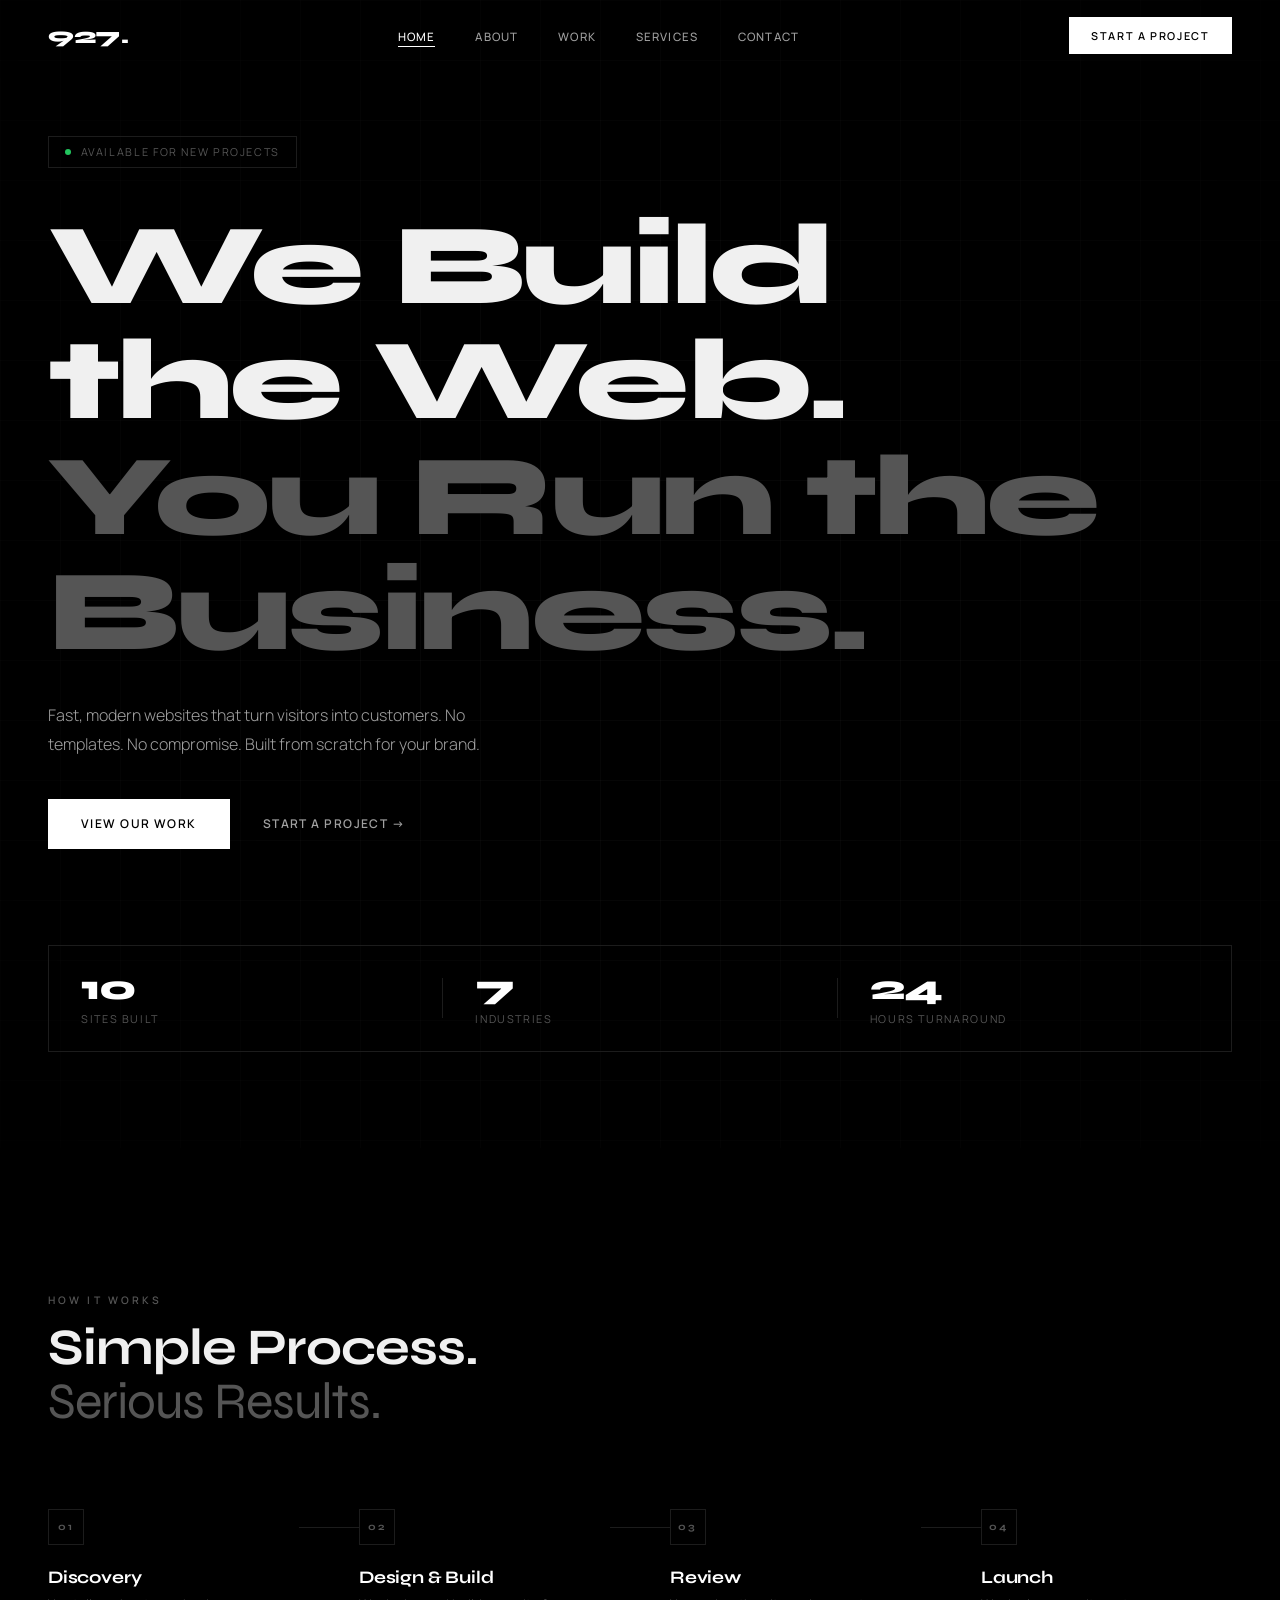
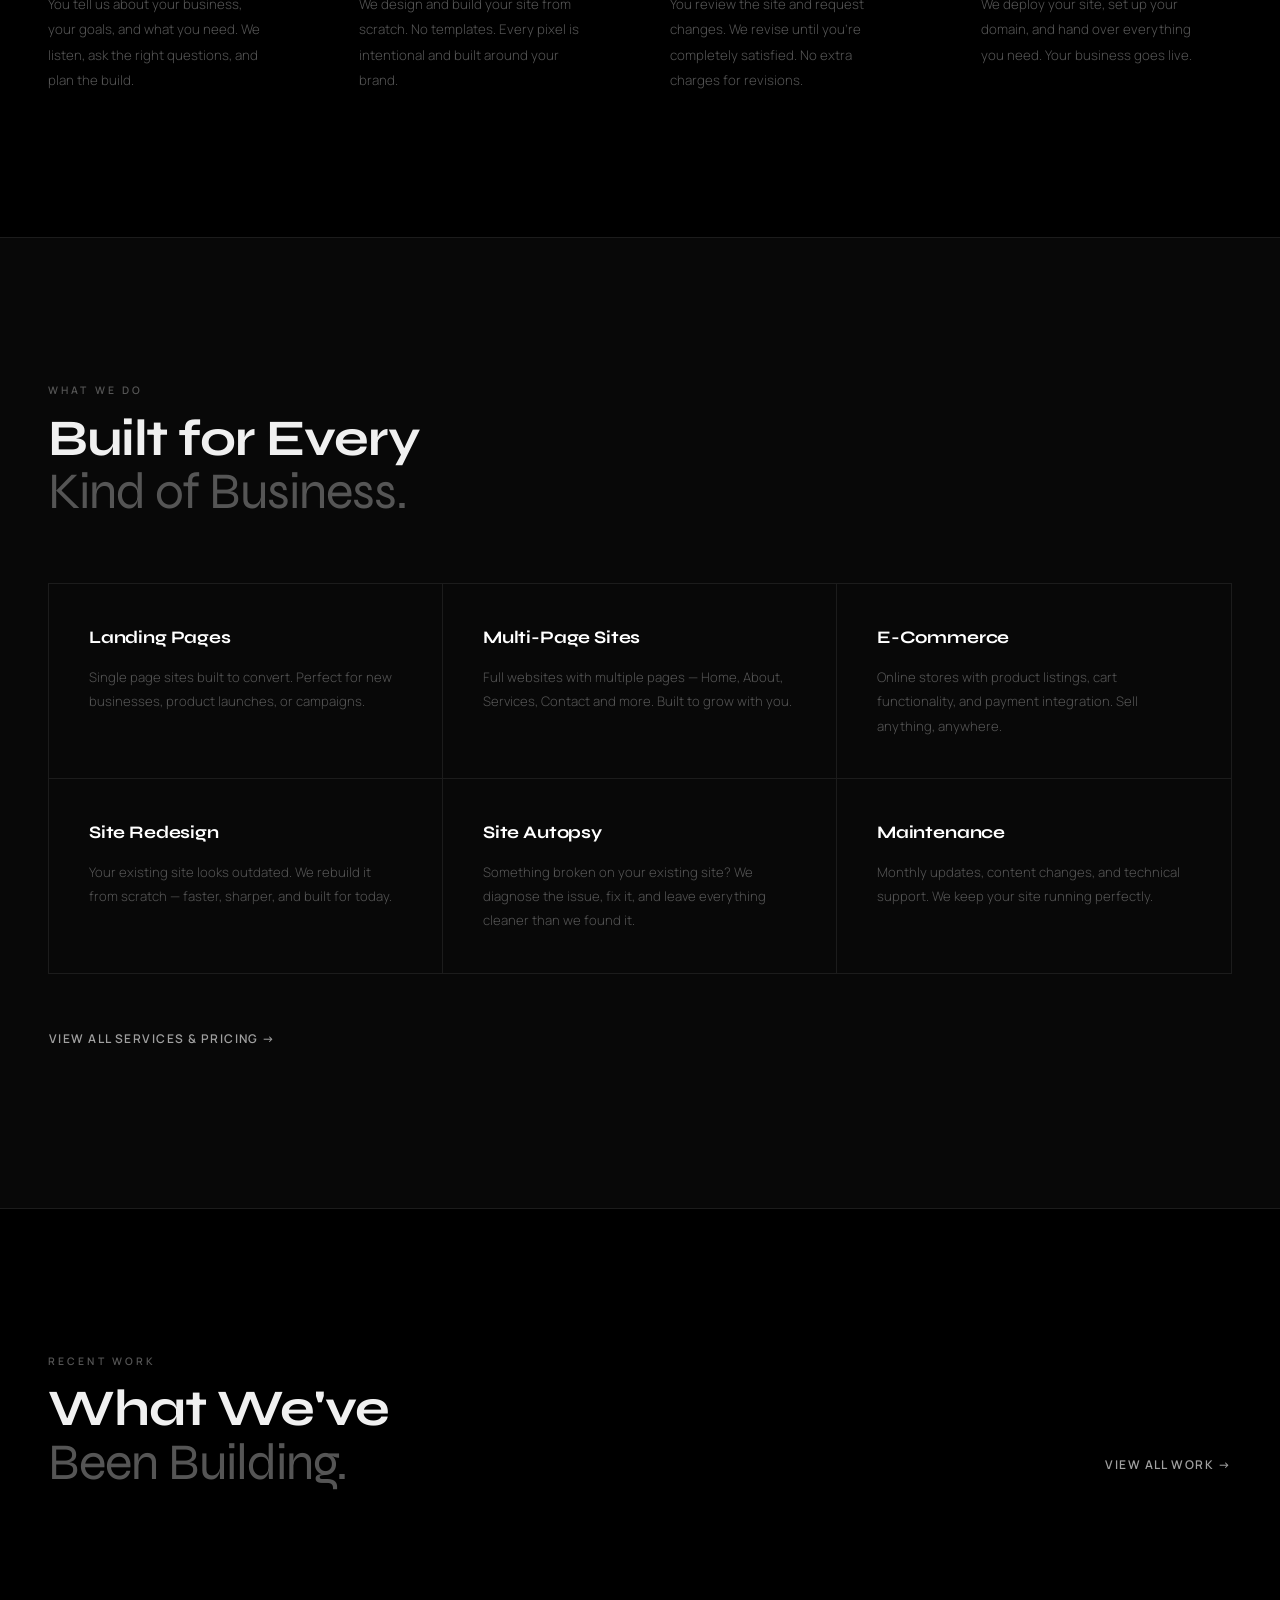
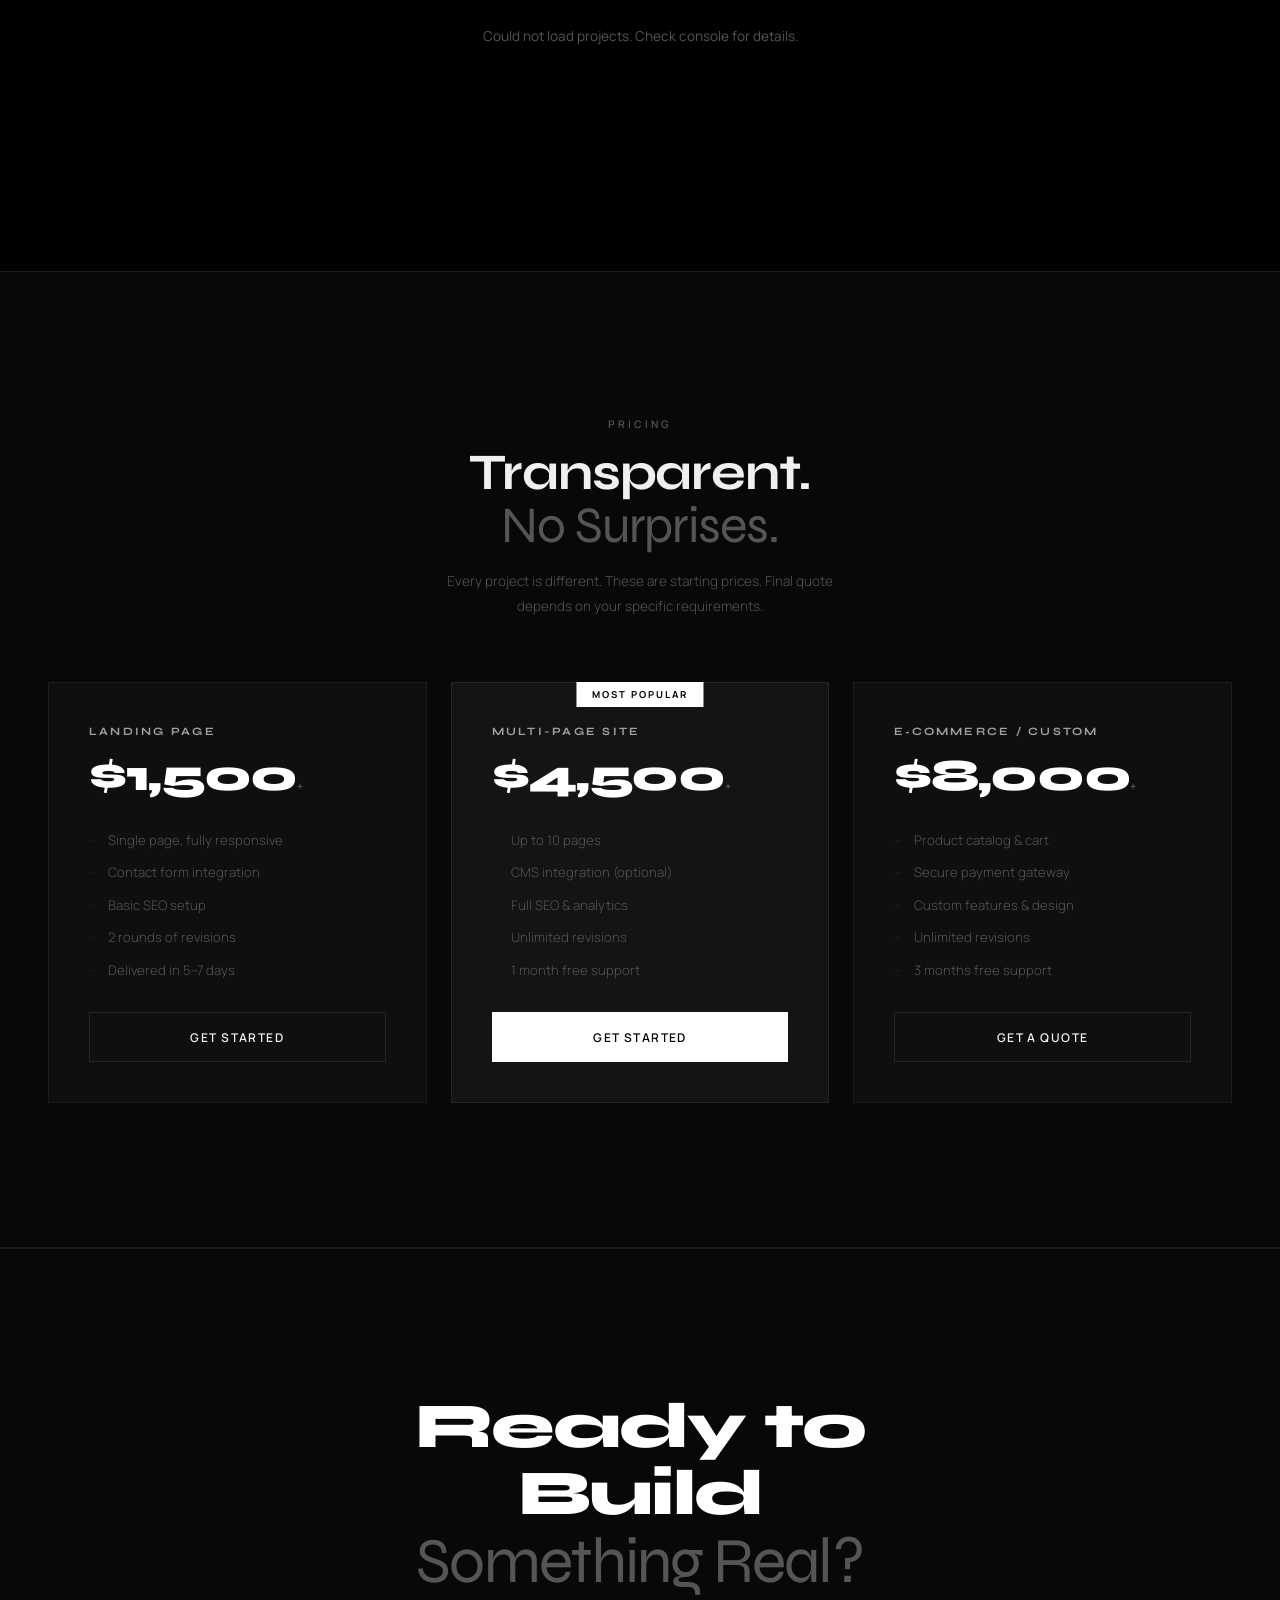
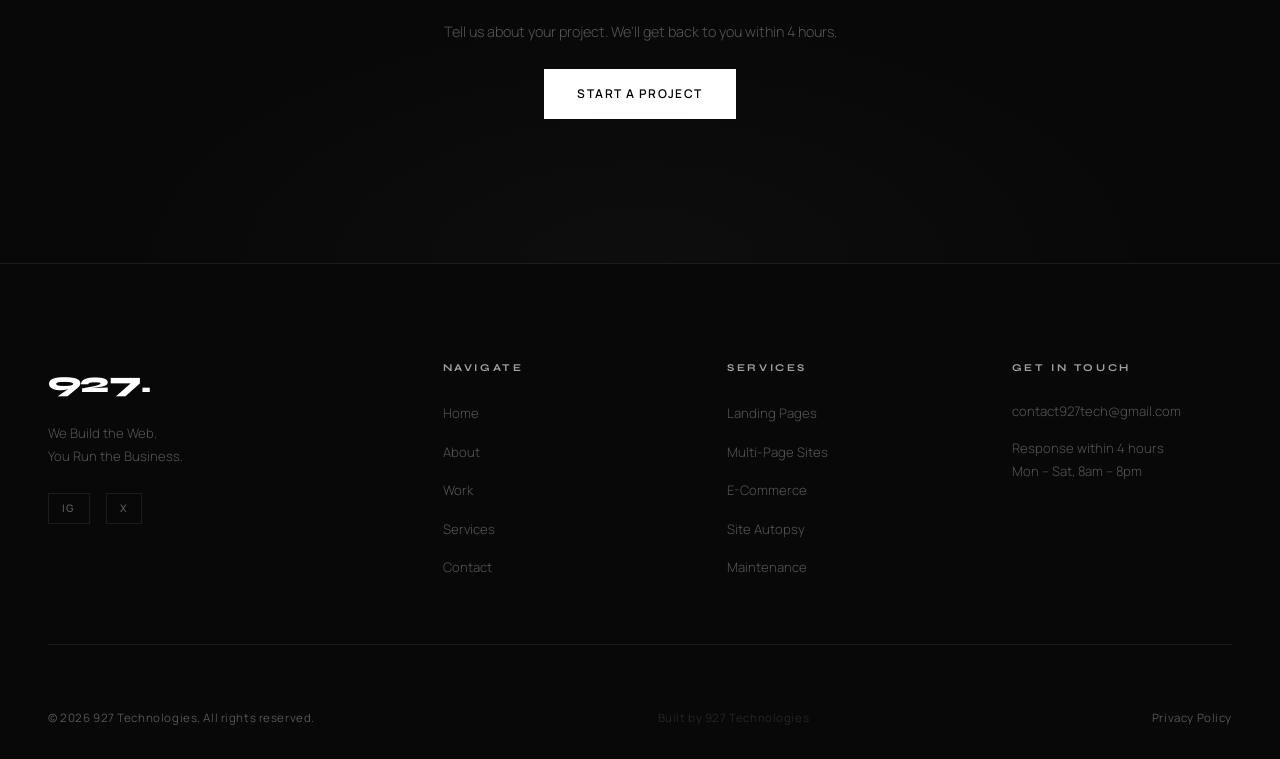
==== commit e267218d: "added privacy policy to webpages" ====
--- a/index.html
+++ b/index.html
@@ -35,16 +35,6 @@
   <link rel="stylesheet" href="927.css" />
   <link rel="stylesheet" href="modal.css" />
   <link rel="stylesheet" href="index.css" />
-
-  <!-- Google tag (gtag.js) -->
-<script async src="https://www.googletagmanager.com/gtag/js?id=G-HHPNHCK5K3"></script>
-<script>
-  window.dataLayer = window.dataLayer || [];
-  function gtag(){dataLayer.push(arguments);}
-  gtag('js', new Date());
-
-  gtag('config', 'G-HHPNHCK5K3');
-</script>
 </head>
 <body>
 
@@ -186,7 +176,11 @@
       <div class="footer-col"><h4>Services</h4><ul><li><a href="services.html#base-services">Landing Pages</a></li><li><a href="services.html#base-services">Multi-Page Sites</a></li><li><a href="services.html#base-services">E-Commerce</a></li><li><a href="services.html#site-autopsy">Site Autopsy</a></li><li><a href="services.html#maintenance">Maintenance</a></li></ul></div>
       <div class="footer-col"><h4>Get in Touch</h4><p><a href="mailto:contact927tech@gmail.com">contact927tech@gmail.com</a></p><p style="margin-top:0.8rem;">Response within 4 hours</p><p>Mon – Sat, 8am – 8pm</p></div>
     </div>
-    <div class="footer-bottom"><p>© 2026 927 Technologies. All rights reserved.</p><p class="footer-bottom-credit">Built by 927 Technologies</p></div>
+    <div class="footer-bottom">
+      <p>© 2026 927 Technologies. All rights reserved.</p>
+      <p class="footer-bottom-credit">Built by 927 Technologies</p>
+      <p><a href="privacy.html" style="color: var(--muted);">Privacy Policy</a></p>
+    </div>
   </footer>
 
   <!-- MODAL -->
